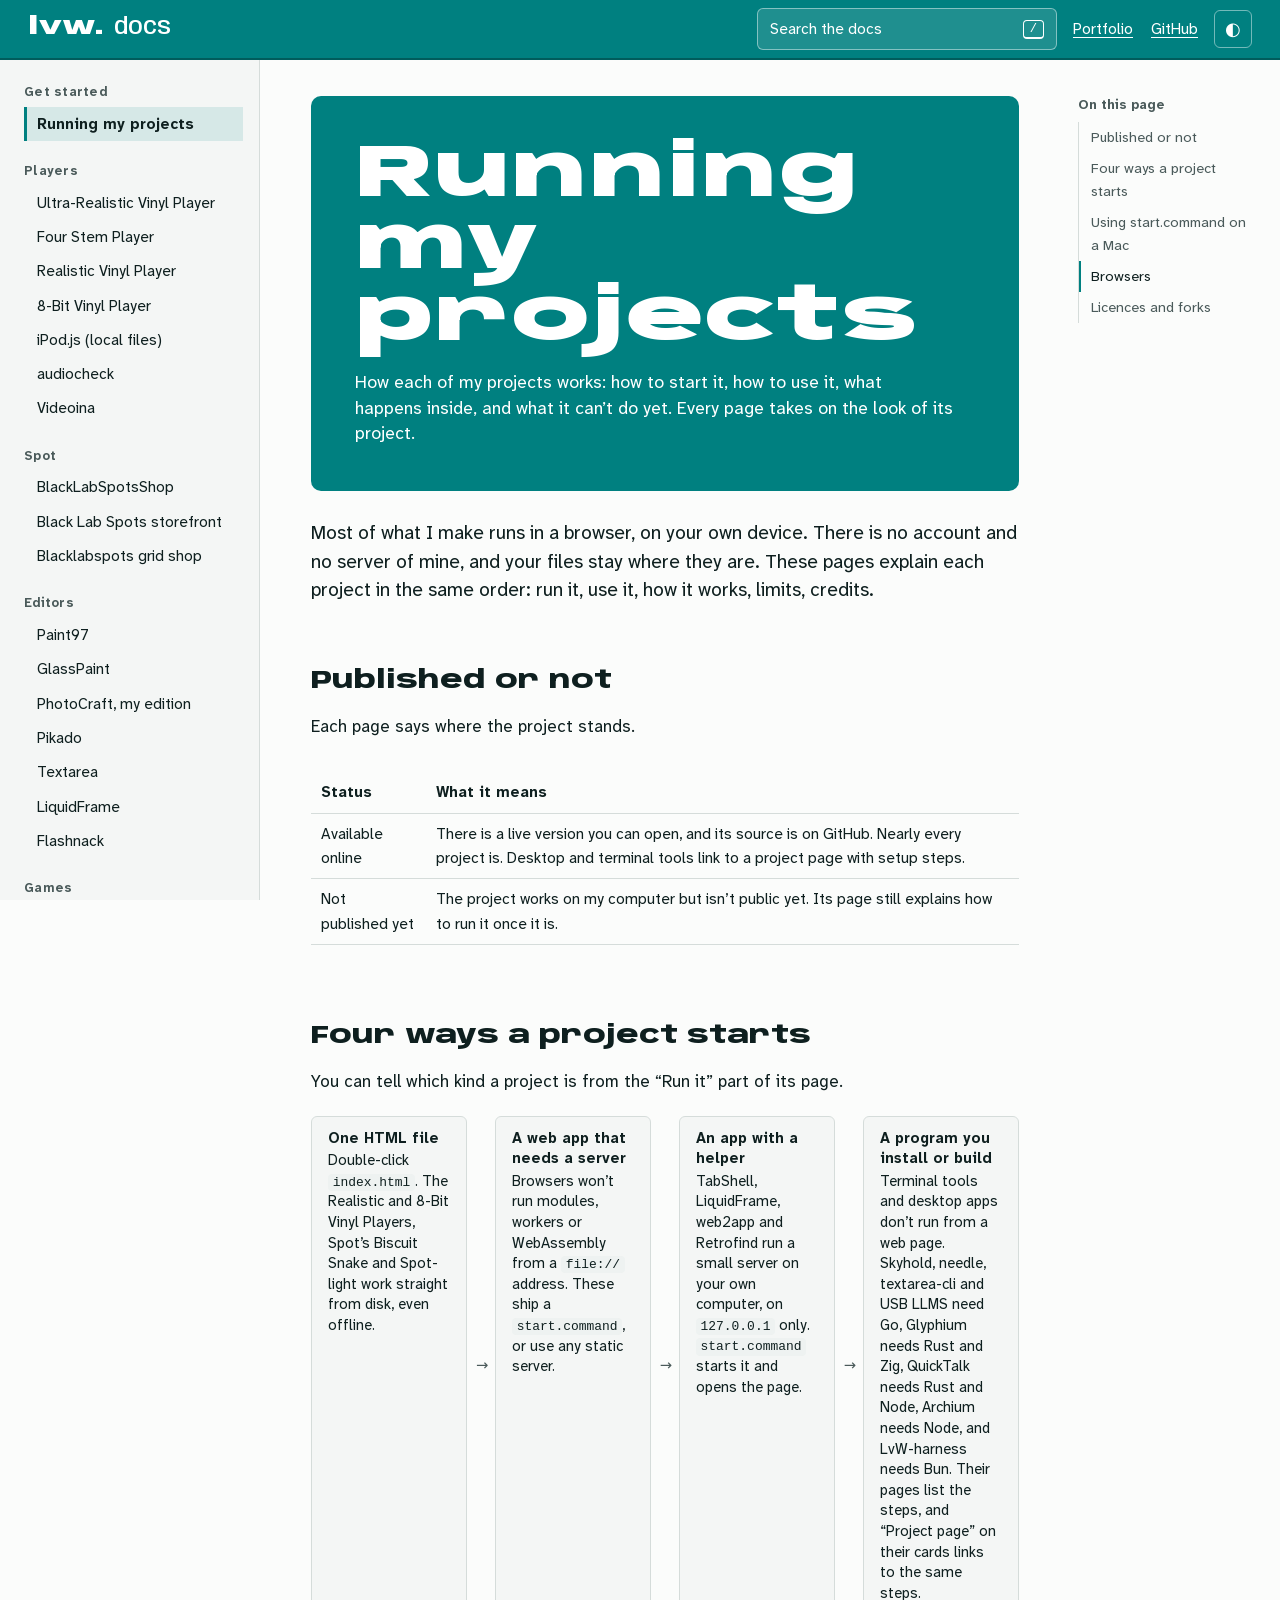
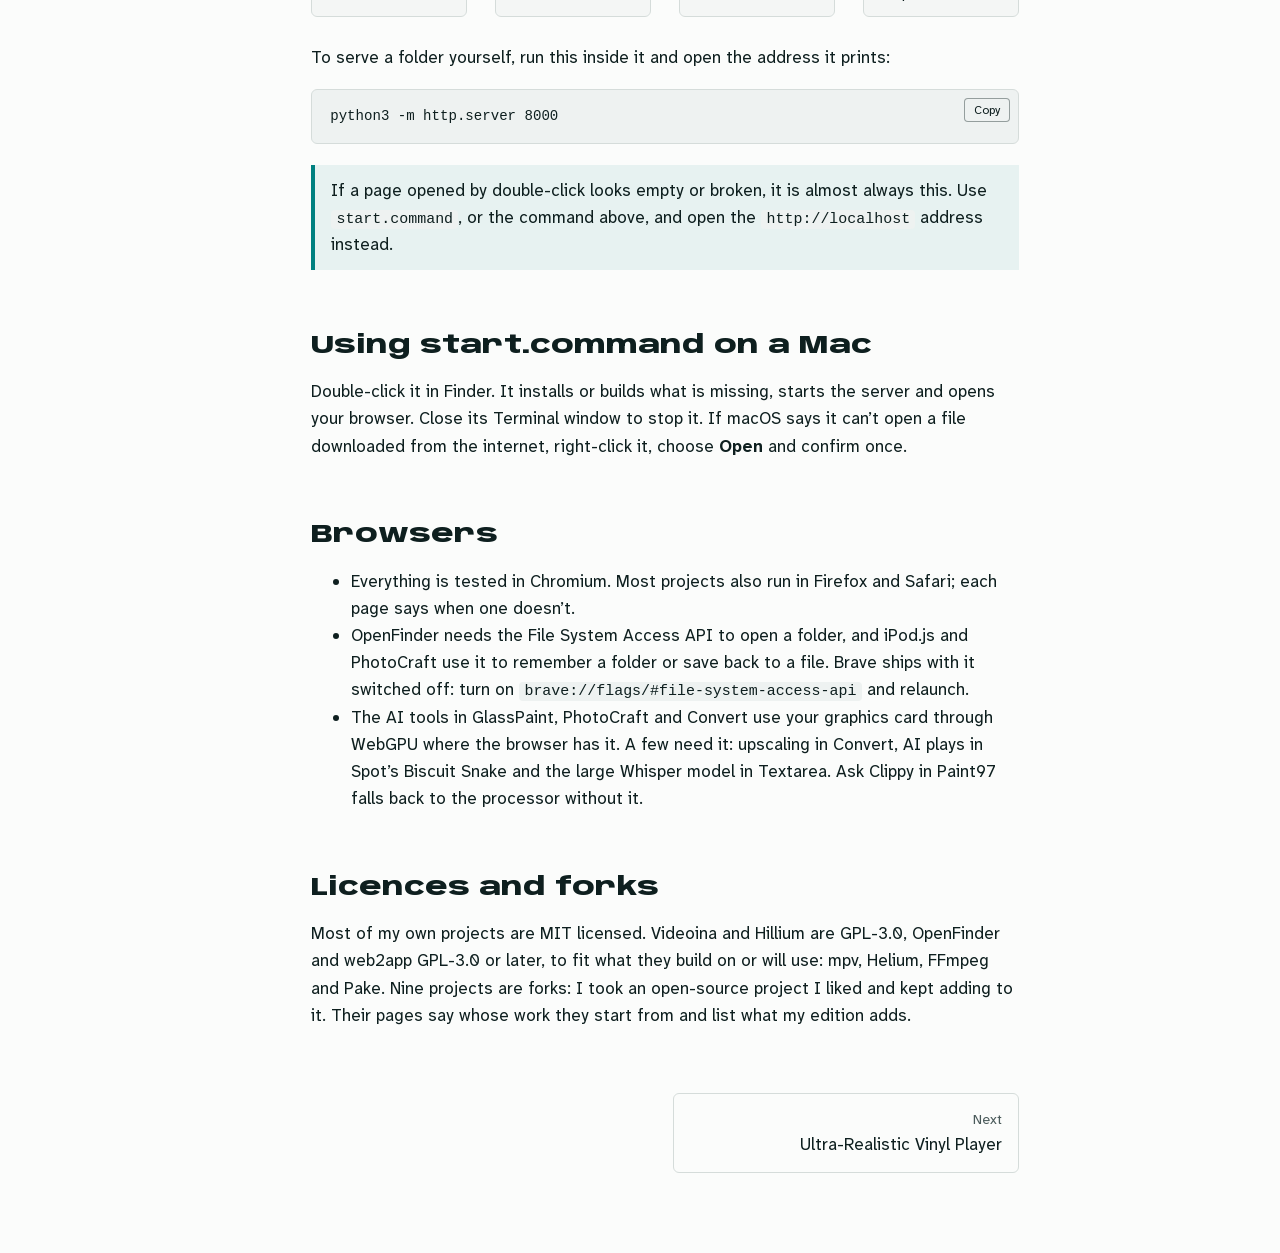
==== docs/index.html @ e8d312ee "Add Spot-light HD and web-pak Cards, docs pages and sidebar entries; check.mjs now expects 51 projec" ====
<!doctype html>
<html lang="en">
<head>
<meta charset="utf-8">
<meta name="viewport" content="width=device-width, initial-scale=1">
<title>Docs · Lucas van de Weerd</title>
<meta name="description" content="How each of Lucas van de Weerd's projects works: how to run it, how to use it, what happens inside, and its limits.">
<meta name="color-scheme" content="light dark">
<meta name="theme-color" content="#008080">
<link rel="canonical" href="https://gitguy268.github.io/docs/">
<link rel="icon" href="../favicon.svg" type="image/svg+xml">
<link rel="stylesheet" href="docs.css?v=20261102-1">
<script>try{const m=localStorage.getItem('lucas-docs-mode');if(m==='light'||m==='dark')document.documentElement.dataset.mode=m}catch{}</script>
</head>
<body>
<a class="skip" href="#main">Skip to the page</a>
<header class="topbar">
  <a class="brand" href="index.html">lvw. <span>docs</span></a>
  <button class="search-open" type="button" aria-label="Search the docs" aria-keyshortcuts="/ Control+K Meta+K" hidden><span>Search the docs</span> <kbd>/</kbd></button>
  <nav class="top-links" aria-label="Elsewhere"><a href="../index.html?view=website">Portfolio</a><a href="https://github.com/Gitguy268">GitHub</a></nav>
  <button class="mode" type="button" hidden></button>
</header>

<div class="layout">
<nav class="sidebar" aria-label="All pages">
  <details open>
    <summary>All pages</summary>
    <div>
      <h2>Get started</h2>
      <ul><li><a href="#start">Running my projects</a></li></ul>
      <h2>Players</h2>
      <ul>
        <li><a href="#ultra-realistic-vinyl-player">Ultra-Realistic Vinyl Player</a></li>
        <li><a href="#stem-player">Four Stem Player</a></li>
        <li><a href="#realistic-vinyl-player">Realistic Vinyl Player</a></li>
        <li><a href="#8-bit-vinyl-player">8-Bit Vinyl Player</a></li>
        <li><a href="#ipod">iPod.js (local files)</a></li>
        <li><a href="#audiocheck">audiocheck</a></li>
        <li><a href="#videoina">Videoina</a></li>
      </ul>
      <h2>Spot</h2>
      <ul>
        <li><a href="#blacklabspotsshop">BlackLabSpotsShop</a></li>
        <li><a href="#blacklabspots-storefront">Black Lab Spots storefront</a></li>
        <li><a href="#blacklab-store-yeezy">Blacklabspots grid shop</a></li>
      </ul>
      <h2>Editors</h2>
      <ul>
        <li><a href="#paint97">Paint97</a></li>
        <li><a href="#glasspaint">GlassPaint</a></li>
        <li><a href="#photocraft">PhotoCraft, my edition</a></li>
        <li><a href="#pikado">Pikado</a></li>
        <li><a href="#textarea">Textarea</a></li>
        <li><a href="#liquidframe">LiquidFrame</a></li>
        <li><a href="#flashnack">Flashnack</a></li>
      </ul>
      <h2>Games</h2>
      <ul>
        <li><a href="#retro-zip">retro-zip</a></li>
        <li><a href="#spot-fetch">Spot apporteert</a></li>
        <li><a href="#spot-snake">Spot’s Biscuit Snake</a></li>
        <li><a href="#spot-light">Spot-light</a></li>
        <li><a href="#spot-light-hd">Spot-light HD</a></li>
        <li><a href="#rubber-hose-revue">The Rubber Hose Revue</a></li>
      </ul>
      <h2>Tools</h2>
      <ul>
        <li><a href="#edu-code-camp">edu-code-camp</a></li>
        <li><a href="#xiao">Xiao</a></li>
        <li><a href="#archium">Archium</a></li>
        <li><a href="#web-pak">web-pak</a></li>
        <li><a href="#hillium">Hillium</a></li>
        <li><a href="#skyhold">Skyhold</a></li>
        <li><a href="#openfinder">OpenFinder</a></li>
        <li><a href="#convert">Convert to it!</a></li>
        <li><a href="#retrofind">Retrofind</a></li>
        <li><a href="#web2app">web2app</a></li>
        <li><a href="#qrer">Qrer</a></li>
        <li><a href="#qrcodeforeveryone">QRcodeforeveryone</a></li>
        <li><a href="#htmltopng">htmltopng</a></li>
        <li><a href="#better-aiko">Better Aiko</a></li>
        <li><a href="#clippy-choppy">Clippy Choppy</a></li>
      </ul>
      <h2>Terminal &amp; AI</h2>
      <ul>
        <li><a href="#lvw-harness">LvW-harness</a></li>
        <li><a href="#usb-llms">USB LLMS</a></li>
        <li><a href="#tabshell">TabShell</a></li>
        <li><a href="#needle">needle</a></li>
        <li><a href="#quicktalk">QuickTalk</a></li>
        <li><a href="#glyphium">Glyphium</a></li>
        <li><a href="#textarea-cli">textarea-cli</a></li>
        <li><a href="#opencode">opencode, my edition</a></li>
        <li><a href="#superfile">superfile, my edition</a></li>
        <li><a href="#container">container, my edition</a></li>
      </ul>
      <h2>Experiments</h2>
      <ul>
        <li><a href="#cozy-christmas-lab">Cozy Christmas Lab</a></li>
        <li><a href="#vinyl-player">Vinyl Player</a></li>
        <li><a href="#vinyl-player-for-spotify">Vinyl Player for Spotify</a></li>
      </ul>
    </div>
  </details>
</nav>

<main id="main" tabindex="-1">

<!-- ================================================================ Get started -->
<article class="doc" id="start" data-look="home">
  <header class="banner">
    <h1>Running my projects</h1>
    <p class="tagline">How each of my projects works: how to start it, how to use it, what happens inside, and what it can’t do yet. Every page takes on the look of its project.</p>
  </header>

  <p class="lede">Most of what I make runs in a browser, on your own device. There is no account and no server of mine, and your files stay where they are. These pages explain each project in the same order: run it, use it, how it works, limits, credits.</p>

  <h2 id="start-status">Published or not</h2>
  <p>Each page says where the project stands.</p>
  <div class="table-wrap"><table>
    <tr><th>Status</th><th>What it means</th></tr>
    <tr><td>Available online</td><td>There is a live version you can open, and its source is on GitHub. Nearly every project is. Desktop and terminal tools link to a project page with setup steps.</td></tr>
    <tr><td>Not published yet</td><td>The project works on my computer but isn’t public yet. Its page still explains how to run it once it is.</td></tr>
  </table></div>

  <h2 id="start-kinds">Four ways a project starts</h2>
  <p>You can tell which kind a project is from the “Run it” part of its page.</p>
  <ol class="flow">
    <li><strong>One HTML file</strong>Double-click <code>index.html</code>. The Realistic and 8-Bit Vinyl Players, Spot’s Biscuit Snake and Spot-light work straight from disk, even offline.</li>
    <li><strong>A web app that needs a server</strong>Browsers won’t run modules, workers or WebAssembly from a <code>file://</code> address. These ship a <code>start.command</code>, or use any static server.</li>
    <li><strong>An app with a helper</strong>TabShell, LiquidFrame, web2app and Retrofind run a small server on your own computer, on <code>127.0.0.1</code> only. <code>start.command</code> starts it and opens the page.</li>
    <li><strong>A program you install or build</strong>Terminal tools and desktop apps don’t run from a web page. Skyhold, needle, textarea-cli and USB LLMS need Go, Glyphium needs Rust and Zig, QuickTalk needs Rust and Node, Archium needs Node, and LvW-harness needs Bun. Their pages list the steps, and “Project page” on their cards links to the same steps.</li>
  </ol>
  <p>To serve a folder yourself, run this inside it and open the address it prints:</p>
  <pre><code>python3 -m http.server 8000</code></pre>
  <p class="note">If a page opened by double-click looks empty or broken, it is almost always this. Use <code>start.command</code>, or the command above, and open the <code>http://localhost</code> address instead.</p>

  <h2 id="start-start-command">Using start.command on a Mac</h2>
  <p>Double-click it in Finder. It installs or builds what is missing, starts the server and opens your browser. Close its Terminal window to stop it. If macOS says it can’t open a file downloaded from the internet, right-click it, choose <strong>Open</strong> and confirm once.</p>

  <h2 id="start-browsers">Browsers</h2>
  <ul>
    <li>Everything is tested in Chromium. Most projects also run in Firefox and Safari; each page says when one doesn’t.</li>
    <li>OpenFinder needs the File System Access API to open a folder, and iPod.js and PhotoCraft use it to remember a folder or save back to a file. Brave ships with it switched off: turn on <code>brave://flags/#file-system-access-api</code> and relaunch.</li>
    <li>The AI tools in GlassPaint, PhotoCraft and Convert use your graphics card through WebGPU where the browser has it. A few need it: upscaling in Convert, AI plays in Spot’s Biscuit Snake and the large Whisper model in Textarea. Ask Clippy in Paint97 falls back to the processor without it.</li>
  </ul>

  <h2 id="start-licences">Licences and forks</h2>
  <p>Most of my own projects are MIT licensed. Videoina and Hillium are GPL-3.0, OpenFinder and web2app GPL-3.0 or later, to fit what they build on or will use: mpv, Helium, FFmpeg and Pake. Nine projects are forks: I took an open-source project I liked and kept adding to it. Their pages say whose work they start from and list what my edition adds.</p>
</article>

<article class="doc" id="ultra-realistic-vinyl-player" data-look="vinyl" style="--accent:#d4893a">
  <header class="banner">
    <div class="banner-art" aria-hidden="true"></div>
    <h1>Ultra-Realistic Vinyl Player</h1>
    <p class="tagline">A Thorens TD 115 MK II in your browser: every part modelled in 3D from photographs, with a physically modelled motor, tonearm and playback chain.</p>
    <ul class="facts"><li>Players</li><li>MIT licence</li><li>Available online</li></ul>
  </header>
  <figure><img src="../images/ultra-realistic-vinyl-player.webp" width="1440" height="900" loading="lazy" alt="A 3D Thorens turntable with a dust cover raised and an orange-label record on the platter, next to panels of VU meters and sound controls"></figure>


  <h2 id="ultra-realistic-vinyl-player-run">Run it</h2>
  <p>Open the <a href="https://gitguy268.github.io/ultra-realistic-vinyl-player/">live version</a>, or run it yourself with Node 22.12 or newer:</p>
  <pre><code>npm ci
npm run dev</code></pre>
  <p>Open <code>http://localhost:5173/</code>, press <strong>Add files</strong>, then <strong>Start</strong>, or drag the headshell onto the record. Adding <code>?demo</code> to the address plays three synthesized tracks without touching your library. <code>npm start</code> builds and serves the production version. Opening <code>index.html</code> by double-click doesn’t work, and the page says so.</p>

  <h2 id="ultra-realistic-vinyl-player-use">Use it</h2>
  <ul>
    <li>The speed plate reads <code>78 45 OFF 33</code>, as on the real deck, and 78 stays locked until you press the pin beside it. Pitch is ±6 %, or ±8 % as an option.</li>
    <li>Strobe slots in the rim stand still under the neon lamp at exact speed, for 50 or 60 Hz mains.</li>
    <li>Your whole queue is laid on one record, with bands by length and loudness, gaps, a lead-in, a run-out and a locked groove. Sides of about 22 minutes turn over in 3D.</li>
    <li>Put a hand on the record to scratch it, forwards or backwards.</li>
    <li>Surface noise goes from Mint to Beat-up, and scratches tick exactly as their drawn mark passes the stylus.</li>
    <li>There is a Winamp ten-band EQ with 17 presets and <code>.eqf</code> import, a visualizer on the label, six finishes, and daylight and dusk lighting.</li>
    <li>The library keeps files in the browser, with tags, cover art and liner notes. It installs as an offline app.</li>
  </ul>

  <h2 id="ultra-realistic-vinyl-player-how">How it works</h2>
  <ol class="flow">
    <li><strong>The source</strong>A decoded file, or a streaming <code>&lt;audio&gt;</code> element for big files</li>
    <li><strong>The worklet</strong>RIAA stage, wow and flutter, scratch ticks and pops. It also holds the record’s true angle</li>
    <li><strong>Tone and EQ</strong>Bass, mid, treble and the ten graphic bands, with a trim so nothing clips</li>
    <li><strong>The cut chain</strong>Mono bass, crosstalk, roll-off and saturation, which you can bypass</li>
    <li><strong>The output</strong>Surface noise joins after the worklet, then volume and your speakers</li>
  </ol>
  <p>The drawn record locks to the worklet’s angle, so what you see and hear stay together. The maths for RIAA, the motor, the strobe and the arm lives in modules without DOM or Web Audio code, and is unit-tested. A check keeps 18 features of the model within 2 % of the plinth width against the reference photograph.</p>

  <h2 id="ultra-realistic-vinyl-player-limits">Limits</h2>
  <ul>
    <li>Scratching needs the file decoded in memory, so it is off for files over 150 MiB or 20 minutes, which play in streaming mode.</li>
    <li>Very slow or very fast hand movement sounds rougher than real vinyl.</li>
    <li>The sub-chassis springs, motor and belt aren’t modelled, because the platter doesn’t lift and nothing below it is ever seen.</li>
    <li>The 3D deck needs WebGL 2. Without it, a 2D deck with every control takes over.</li>
    <li>No real phone has been tested. Phone layouts are checked by emulation.</li>
  </ul>

  <h2 id="ultra-realistic-vinyl-player-credits">Credits</h2>
  <p>MIT licence, with third-party notices in the repository’s NOTICE. Thorens is a trademark of its owner, and this project isn’t affiliated with it. The deck’s name and wordmark appear on the model because this is a study of that object. Source: <a href="https://github.com/Gitguy268/ultra-realistic-vinyl-player">Gitguy268/ultra-realistic-vinyl-player</a>.</p>
</article>

<article class="doc" id="stem-player" data-look="glass" style="--accent:#b45309;--glow-1:#e7d3b3;--glow-2:#f0abfc">
  <header class="banner">
    <div class="pane">
      <h1>Four Stem Player</h1>
      <p class="tagline">An unofficial browser replica of both generations of the four-stem hardware music player, in real-time 3D. It splits any song into stems on your own machine.</p>
      <ul class="facts"><li>Players</li><li>MIT licence</li><li>Available online</li></ul>
    </div>
  </header>
  <figure><img src="../images/stem-player.webp" width="1440" height="900" loading="lazy" alt="A round tan handheld music player in 3D with four grooves of pink and purple lights forming a cross, on a pale background"></figure>


  <h2 id="stem-player-run">Run it</h2>
  <p>Open the <a href="https://gitguy268.github.io/stem-player/">live version</a>, or run it yourself with Node 22.12 or newer. On a Mac, double-click <code>start.command</code>. Elsewhere:</p>
  <pre><code>npm ci
npm start    # http://localhost:8791</code></pre>
  <p>Opening <code>index.html</code> by double-click can’t work, because browsers block the audio workers on local files. The page tells you this.</p>

  <h2 id="stem-player-use">Use it</h2>
  <div class="table-wrap"><table>
    <tr><th></th><th>Handheld (v1)</th><th>Speaker (v2)</th></tr>
    <tr><td>Controls</td><td>4 grooves with 16 lights, centre button, edge buttons</td><td>5 touch points, edge buttons, port panel</td></tr>
    <tr><td>Mix</td><td>Slide or isolate each stem</td><td>Isolate, or swap a stem in from another song</td></tr>
    <tr><td>Loops</td><td>¼ to 16 bars, locked or instant</td><td>¼ to 2 beats, slip or standard</td></tr>
    <tr><td>Speed</td><td>50 to 125 %, forward and reverse</td><td>Speed and pitch set separately, plus a scratch</td></tr>
    <tr><td>Extras</td><td>8 effects, 60 s recordings, 4 slots</td><td>Staged transitions, minimal mode, storage mode</td></tr>
  </table></div>
  <p>Drag the surface to turn the device, and press <kbd>L</kbd> for the library. You can add music by splitting any audio file, by importing four stem files, or with demo tracks that are synthesised when first played. The Help button lists each device’s full controls.</p>

  <h2 id="stem-player-how">How it works</h2>
  <ol class="flow">
    <li><strong>Spec</strong>Every number and mapping for both devices</li>
    <li><strong>Controllers</strong>Pure state machines, with no audio or graphics in them</li>
    <li><strong>Engine</strong>Web Audio: two decks of four stems on one clock, plus effects, pitch and a recorder</li>
    <li><strong>Scene</strong>Procedural geometry and LED shading, with no model files or product images</li>
    <li><strong>Separation</strong>Demucs in a worker through WebGPU, with the model cached in your browser</li>
  </ol>
  <p>Your music never leaves your computer. The first split downloads a model of about 172 MB.</p>

  <h2 id="stem-player-limits">Limits</h2>
  <ul>
    <li>Some details are best guesses, including the names of the 8 handheld effects. The repository’s <code>docs/PARITY.md</code> lists each one.</li>
    <li>Song links, streaming and online sessions are left out, since they need a backend.</li>
    <li>Splitting without WebGPU falls back to the processor, which is slower. On an Apple silicon Mac, 12 s of audio took 5 to 7 s on the graphics card and about 25 s on one processor thread.</li>
    <li>WebKit’s private file storage wasn’t available in testing, so songs may last only for the session there.</li>
    <li>A stem pack of 4 minutes takes around 340 MB of memory while playing, and double in reverse.</li>
  </ul>

  <h2 id="stem-player-credits">Credits</h2>
  <p>MIT licence. Not affiliated with or endorsed by the makers of the original devices, and no logos, product media or commercial music are in the repository. The separation model is downloaded at run time from a repository that states no licence, so it falls outside this project’s licence. Source: <a href="https://github.com/Gitguy268/stem-player">Gitguy268/stem-player</a>.</p>
</article>

<article class="doc" id="realistic-vinyl-player" data-look="vinyl" style="--accent:#d4893a">
  <header class="banner">
    <div class="banner-art" aria-hidden="true"></div>
    <h1>Realistic Vinyl Player</h1>
    <p class="tagline">A turntable in one HTML file. It plays your own audio files and tries to look, move and sound like a real deck.</p>
    <ul class="facts"><li>Players</li><li>MIT licence</li><li>Available online</li></ul>
  </header>
  <figure><img src="../images/realistic-vinyl-player.webp" width="1440" height="900" loading="lazy" alt="A dark turntable playing a record with an orange label, above a tracklist of three demo tracks and the transport buttons"></figure>

  <h2 id="realistic-vinyl-player-run">Run it</h2>
  <p>Open <code>index.html</code> in a browser. There is no build step and nothing to install, and it makes no network requests, so it works offline and from <code>file://</code>.</p>
  <p>Add <code>?demo</code> to the address to load three short synthesised tracks, so you can try it without files of your own. Demo tracks stay in memory and never touch your saved library.</p>

  <h2 id="realistic-vinyl-player-use">Use it</h2>
  <p>Drag audio files onto the page, or a cover image. Then press play, or drag the tonearm onto the record yourself.</p>
  <div class="table-wrap"><table>
    <tr><th>Control</th><th>What it does</th></tr>
    <tr><td>⏻</td><td>Motor on or off. With the stylus down, the music winds up or down with the platter.</td></tr>
    <tr><td>⏮ ▶ ⏭, 🔀 🔁</td><td>Previous, play or pause, next; shuffle; repeat off, one or all</td></tr>
    <tr><td>33⅓ / 45 / 78</td><td>Platter speed. The pitch follows it.</td></tr>
    <tr><td>Tonearm</td><td>Drag it and drop it on a groove to play from there, on a gap for the next track, or off the record to park it.</td></tr>
    <tr><td>Hand on the record</td><td>Scrub. With <strong>Scratch</strong> on you hear the track forwards and backwards under your hand.</td></tr>
    <tr><td>Pitch</td><td>±8%. Double-click to reset.</td></tr>
    <tr><td>Condition</td><td>Mint, Good, Worn or Beat-up: hiss, crackle, scratches, dust and treble loss.</td></tr>
    <tr><td>Theme</td><td>Minimal, Wood or Clear, in light or dark, or your own colours.</td></tr>
    <tr><td>Deck settings</td><td>Wow and flutter, auto-return, record sides of about 22 minutes, record size following speed.</td></tr>
    <tr><td>Side A ⇄</td><td>Flips the record when Record sides is on and the playlist needs more than one side</td></tr>
    <tr><td>Focus</td><td>A larger deck with a floating control bar</td></tr>
    <tr><td>♫ Visualizer</td><td>Off, MilkDrop or spectrum bars on the record label, upright as the record turns</td></tr>
  </table></div>
  <p>Keys: <kbd>Space</kbd> plays or pauses, <kbd>←</kbd> <kbd>→</kbd> skip 5 s, <kbd>↑</kbd> <kbd>↓</kbd> set the volume, <kbd>S</kbd> shuffles, <kbd>R</kbd> cycles repeat, <kbd>F</kbd> and <kbd>Esc</kbd> enter and leave focus mode. Media keys work too.</p>

  <h2 id="realistic-vinyl-player-how">How it works</h2>
  <ol class="flow">
    <li><strong>Your files</strong>Decoded into memory, two tracks at a time</li>
    <li><strong>The record</strong>Each track becomes a groove band sized by its length</li>
    <li><strong>Platter physics</strong>Spin-up, coast-down, wow and flutter set the playback rate</li>
    <li><strong>Cut-record sound</strong>EQ, mono bass, crosstalk, roll-off, generated surface noise</li>
  </ol>
  <ul>
    <li>Platter speed is exact: 33⅓ rpm is 200° per second. The motor takes about 1.4 s to reach speed and the platter coasts for about 3 s.</li>
    <li>The tonearm is a pivoted arm. Its angle comes from the pivot geometry, so the stylus traces the arc a real arm would.</li>
    <li>Surface noise is generated, not looped. Each record has its own scratches, which tick once per turn where they are drawn.</li>
    <li>The strobe marks on the platter stand still at the right speed and drift when the pitch is off. All textures are generated; there are no image files.</li>
  </ul>

  <h2 id="realistic-vinyl-player-limits">Limits</h2>
  <ul>
    <li>Formats the browser can’t decode into memory play through a plain media element: they follow the pitch but scrub silently and can’t play backwards.</li>
    <li>A decoded track takes about 0.18 MB of memory per second of stereo audio.</li>
    <li>Playing on with a locked phone screen hasn’t been confirmed on a real phone yet.</li>
  </ul>

  <h2 id="realistic-vinyl-player-credits">Credits</h2>
  <p>A remake of my earlier <a href="#vinyl-player">Vinyl Player</a>, with new materials, physics and sound. The MilkDrop visualiser is butterchurn by Jordan Berg (MIT). The bars visualiser follows Musializer by Alexey Kutepov (MIT).</p>
</article>

<article class="doc" id="8-bit-vinyl-player" data-look="pixel" style="--accent:#e4002b">
  <header class="banner">
    <div class="banner-art" aria-hidden="true"></div>
    <h1>8-Bit Vinyl Player</h1>
    <p class="tagline">A pixel-art turntable in one HTML file. It plays your own audio files in the colours of an NES, a Game Boy or a C64.</p>
    <ul class="facts"><li>Players</li><li>MIT licence</li><li>Available online</li></ul>
  </header>
  <figure><img src="../images/8-bit-vinyl-player.webp" width="1440" height="1777" loading="lazy" alt="The same turntable as pixel art in the NES palette, with a tracklist under it"></figure>

  <h2 id="8-bit-vinyl-player-run">Run it</h2>
  <p>Open <code>index.html</code>. Like the Realistic Vinyl Player it needs no build, makes no network requests and works from <code>file://</code>. <code>?demo</code> loads three synthesised tracks.</p>

  <h2 id="8-bit-vinyl-player-use">Use it</h2>
  <div class="table-wrap"><table>
    <tr><th>Control</th><th>What it does</th></tr>
    <tr><td>PWR</td><td>Motor on or off</td></tr>
    <tr><td>&lt;&lt; PLAY &gt;&gt;</td><td>Previous, play or pause, next</td></tr>
    <tr><td>33 / 45 / 78</td><td>Platter speed</td></tr>
    <tr><td>Palette</td><td>NES, Game Boy or C64, each with a light and a dark page</td></tr>
    <tr><td>Crush</td><td>8-bit sound: from 8 bits at 22 kHz down to 4 bits at 5.5 kHz. Zero leaves the signal untouched.</td></tr>
    <tr><td>FOCUS</td><td>A larger deck with a floating control bar</td></tr>
    <tr><td>VIZ</td><td>Off, MilkDrop, or spectrum bars on the record label</td></tr>
  </table></div>

  <h2 id="8-bit-vinyl-player-how">How it works</h2>
  <ol class="flow">
    <li><strong>Same deck</strong>The physics and sound chain of the Realistic Vinyl Player</li>
    <li><strong>Deck pixels</strong>An 84-pixel platter. Each deck pixel is 4 screen pixels on a desktop, 6 in focus mode and 3 on a phone</li>
    <li><strong>Five colours</strong>Four shades and one accent per palette</li>
  </ol>
  <p>The record is never a rotated picture. Its grooves are rings, which look the same at every angle, so they stay put. Only the cover, the label print, scratches and dust move, to one of 64 angles per turn, so no pixel is ever drawn tilted. Mechanical sounds are square waves, triangle waves and noise, like the channels of a sound chip.</p>

  <h2 id="8-bit-vinyl-player-credits">Credits</h2>
  <p>Text is set in Press Start 2P (SIL Open Font License), embedded in the file. Visualisers as in the Realistic Vinyl Player.</p>
</article>

<article class="doc" id="ipod" data-look="ipod" style="--accent:#2f7fd8">
  <header class="banner">
    <div class="screen">
      <div class="screen-top" aria-hidden="true">iPod</div>
      <div class="screen-body">
        <h1>iPod.js (local files)</h1>
        <p class="tagline">The iPod Classic, playing the music on your own computer. Point it at a folder and browse it with the click wheel.</p>
        <ul class="facts"><li>Players</li><li>Fork</li><li>MIT licence</li><li>Available online</li></ul>
      </div>
    </div>
    <div class="wheel" aria-hidden="true"></div>
  </header>
  <figure><img src="../images/ipod.webp" width="1440" height="697" loading="lazy" alt="The iPod in its Massive display mode, playing First Light, with the songs up next below the cover"></figure>

  <h2 id="ipod-run">Run it</h2>
  <p>You need Node.js and pnpm. From a copy of the repository:</p>
  <pre><code>pnpm install
pnpm dev        # then open http://localhost:3000/ipod</code></pre>
  <p><code>pnpm build</code> writes a static site to <code>out/</code>, meant to be served from the <code>/ipod</code> path. It has to be served from <code>https://</code> or <code>localhost</code>; it doesn’t work opened as a file.</p>

  <h2 id="ipod-use">Use it</h2>
  <ul>
    <li>Choose a folder from the iPod’s menu, the button at the top of the page, or by dragging it onto the window. Every audio file in it and its subfolders is added: mp3, m4a, aac, flac, wav, ogg, opus, aiff.</li>
    <li>Artist, album and track come from the tags. Untagged files fall back to <code>Artist/Album/01 Title.mp3</code> folder names. Artwork comes from the files, or from a <code>cover</code>, <code>folder</code>, <code>front</code> or <code>album</code> image beside them.</li>
    <li><code>.m3u</code> and <code>.m3u8</code> playlists in the folder appear under Playlists. Hold the centre button on a song for Play Next and Play Later.</li>
    <li>Media keys and the system’s now-playing panel control playback, and a reload puts back the song you were on.</li>
    <li>Albums have their own pages, and you can search the library or browse it by genre.</li>
    <li>Three display modes: Compact, which can pop out into a small window that stays on top, Full and Massive. The MilkDrop and Bars visualisers play along on the screen.</li>
  </ul>
  <div class="table-wrap"><table>
    <tr><th>Browser</th><th>Folder access</th></tr>
    <tr><td>Chrome, Edge</td><td>The folder is remembered. Later visits need one click to allow it again.</td></tr>
    <tr><td>Safari, Firefox, Brave</td><td>Choose or drag the folder in on each visit. The browser calls it an “upload”, but nothing leaves the computer.</td></tr>
  </table></div>

  <h2 id="ipod-how">How it works</h2>
  <ol class="flow">
    <li><strong>Your folder</strong>Read in the browser with the File System Access API</li>
    <li><strong>Tags and art</strong>music-metadata reads them; results are cached so only new files are read again</li>
    <li><strong>The iPod</strong>The original interface, now browsing your library</li>
  </ol>

  <h2 id="ipod-credits">Credits</h2>
  <p>Fork of <a href="https://github.com/tvillarete/ipod-classic-js">tvillarete/ipod-classic-js</a> by Tanner Villarete (MIT), with the Apple Music and Spotify integrations replaced by a local library. iPod is a trademark of Apple; this fan-made tribute is not affiliated with Apple.</p>
</article>

<article class="doc" id="audiocheck" data-look="spectrum" style="--accent:#f97316">
  <header class="banner">
    <div class="banner-art" aria-hidden="true"></div>
    <h1>audiocheck</h1>
    <p class="tagline">Checks whether a music file is as good as it claims: an MP3 dressed up as FLAC, or a hi-res file that is upsampled CD audio. No file leaves your device.</p>
    <ul class="facts"><li>Players</li><li>MIT licence</li><li>Available online</li></ul>
  </header>
  <figure><img src="../images/audiocheck.webp" width="1280" height="1422" loading="lazy" alt="A spectrogram with a dashed line where the sound stops at 16.6 kHz, with the findings for that file beside it"></figure>

  <h2 id="audiocheck-run">Run it</h2>
  <p>Needs Node 24 or newer. From a copy of the repository:</p>
  <pre><code>npm ci
npm run dev        # http://localhost:5173</code></pre>
  <p><code>npm run build</code> makes a static bundle in <code>dist/</code> that works from any path.</p>

  <h2 id="audiocheck-use">Use it</h2>
  <p>Drop files or a whole folder on the page, or use <strong>Choose files</strong> or <strong>Choose folder</strong>. Click a file name to see its spectrogram and findings. It analyses what your browser can decode: FLAC, WAV and MP3 are covered by the tests, other formats depend on the browser. For files it can’t decode, such as ALAC in Chromium, APE, WavPack or DSD, it still shows what the header says.</p>
  <div class="table-wrap"><table>
    <tr><th>Verdict</th><th>Meaning</th></tr>
    <tr><td>No problems found</td><td>Nothing tripped. This isn’t proof of a lossless source.</td></tr>
    <tr><td>Suspicious source</td><td>A lossless file with an encoder-style cutoff below 19.5 kHz</td></tr>
    <tr><td>Possibly lossy</td><td>A sharp cutoff between 19.5 and 21 kHz</td></tr>
    <tr><td>Fake hi-res</td><td>Upsampled, or 16-bit audio padded to 24 bits</td></tr>
    <tr><td>Clipping</td><td>Five or more flat tops</td></tr>
    <tr><td>Peaks over full scale</td><td>The true peak goes above 0 dBTP</td></tr>
    <tr><td>Damaged</td><td>Cut short, samples missing, checksum mismatch, or it won’t decode</td></tr>
  </table></div>

  <h2 id="audiocheck-how">How it works</h2>
  <ol class="flow">
    <li><strong>Decode</strong>The browser decodes at the file’s own sample rate, so nothing is resampled</li>
    <li><strong>Spectrum</strong>8192-sample FFT frames, averaged into 50 Hz bands</li>
    <li><strong>Find the edge</strong>A drop of 20 dB with nothing above it marks a lossy encoder</li>
    <li><strong>Verdict</strong>Worded as evidence, beside the numbers and the spectrogram</li>
  </ol>
  <ul>
    <li>The cutoff is matched against LAME’s low-pass per bitrate (128 kbps cuts at 17 kHz, 320 at 20.5 kHz), so the bitrate it names is an indication.</li>
    <li>Bit depth: every sample is turned back into an integer and all of them are OR-ed together. Low bits that stay zero were never used.</li>
    <li>For FLAC, the MD5 of the decoded samples is compared with the one stored in the file. A self-test at startup checks that the browser returns exact samples first.</li>
    <li>Loudness, loudness range and true peak follow ITU-R BS.1770, through loudness-worklet.</li>
  </ul>

  <h2 id="audiocheck-limits">Limits</h2>
  <ul>
    <li>A clean result is not proof: MP3 at LAME’s V0 preset has no low-pass, so there is no edge to find.</li>
    <li>Thresholds were set on generated noise. Quiet or treble-poor music can be misjudged, which is why the spectrogram is always shown.</li>
    <li>Brave scales decoded audio by a tiny random factor, so the bit-depth and checksum checks are skipped there.</li>
    <li>A file is decoded fully into memory: about 20 MB per minute of CD-quality stereo.</li>
    <li>Tested in Chromium and Brave. Firefox and Safari haven’t been tried yet.</li>
  </ul>

  <h2 id="audiocheck-credits">Credits</h2>
  <p>Built on music-metadata, fft.js, loudness-worklet and @noble/hashes (all MIT). The cutoff search follows the method of fakeflac by Maurits van der Schee.</p>
</article>

<article class="doc" id="videoina" data-look="glass" style="--accent:#7c3aed;--glow-1:#60a5fa;--glow-2:#fdba74">
  <header class="banner">
    <div class="pane">
      <h1>Videoina</h1>
      <p class="tagline">An IINA-style video player for Windows and Linux. It plays what mpv plays, with IINA’s shortcuts, under controls of liquid glass that bend the video behind them.</p>
      <ul class="facts"><li>Players</li><li>GPL-3.0 licence</li><li>Available online</li></ul>
    </div>
  </header>
  <figure><img src="../images/videoina.webp" width="1440" height="810" loading="lazy" alt="Videoina playing a colour-bar test video under a frosted glass control bar"></figure>

  <h2 id="videoina-run">Run it</h2>
  <div class="table-wrap"><table>
    <tr><th>System</th><th>File</th><th>How to run</th></tr>
    <tr><td>Windows 10/11 (x64)</td><td><code>Videoina-win64.zip</code></td><td>Unzip and run <code>videoina.exe</code>. It is unsigned, so SmartScreen may ask you to confirm.</td></tr>
    <tr><td>Linux (x86_64)</td><td><code>Videoina-x86_64.AppImage</code></td><td><code>chmod +x</code> it and run it</td></tr>
  </table></div>
  <p>The builds will be on the GitHub releases page once the repository is public. To build it yourself you need CMake 3.21+, Qt 6.5 or newer and libmpv:</p>
  <pre><code>cmake -S . -B build -G Ninja -DCMAKE_BUILD_TYPE=Release
cmake --build build
./build/videoina video.mkv</code></pre>
  <p>On macOS it builds for development only; Mac users should use IINA itself.</p>

  <h2 id="videoina-use">Use it</h2>
  <p>Drop files on the window or press Ctrl+O. Several files make a playlist. Controls and the cursor hide after 2.5 seconds without mouse movement. Double-click toggles full screen and the scroll wheel sets the volume. The playlist sidebar jumps to any file, and the subtitle and audio menus list every track with its language and codec.</p>
  <div class="table-wrap"><table>
    <tr><th>Key</th><th>Action</th></tr>
    <tr><td>Space</td><td>Play or pause</td></tr>
    <tr><td>← / →</td><td>Seek 5 s</td></tr>
    <tr><td>↑ / ↓</td><td>Volume ±5</td></tr>
    <tr><td>f, Enter / Esc</td><td>Full screen toggle, on, off</td></tr>
    <tr><td>Ctrl+← / Ctrl+→</td><td>Previous or next in the playlist</td></tr>
    <tr><td>. / ,</td><td>One frame forward or back</td></tr>
    <tr><td>Ctrl+[ / Ctrl+]</td><td>Half or double speed</td></tr>
    <tr><td>v</td><td>Show or hide subtitles</td></tr>
    <tr><td>Shift+Z / Shift+X</td><td>Subtitle delay −/+ 0.5 s</td></tr>
    <tr><td>Ctrl+Shift+S / Ctrl+Shift+A</td><td>Next subtitle or audio track</td></tr>
    <tr><td>Ctrl+s</td><td>Screenshot</td></tr>
  </table></div>
  <p>These are IINA’s default bindings with ⌘ mapped to Ctrl. The full list is in <code>config/input.conf</code>.</p>

  <h2 id="videoina-how">How it works</h2>
  <ol class="flow">
    <li><strong>libmpv</strong>Decodes and renders each frame through its OpenGL render API</li>
    <li><strong>Qt Quick scene</strong>The frame lands in Qt’s scene graph, not a separate window</li>
    <li><strong>Glass shader</strong>Each panel captures what is behind it, blurs and bends it at the edge</li>
  </ol>
  <p>Because the video is part of the scene, the glass reacts to it frame by frame. Key presses go to mpv as <code>keypress</code> commands, so <code>input.conf</code> decides what they do. CI builds on Windows and Linux, plays a generated test video in each build and keeps a screenshot.</p>

  <h2 id="videoina-limits">Limits</h2>
  <ul>
    <li>No plugins, picture-in-picture, online video or seek-bar thumbnails yet.</li>
    <li>Hardware decoding and HDR haven’t been tested on real Windows or Linux hardware. CI tests every build headlessly with software OpenGL.</li>
    <li>x86_64 only, and the builds are not code-signed.</li>
  </ul>

  <h2 id="videoina-credits">Credits</h2>
  <p>A separate project inspired by <a href="https://github.com/iina/iina">IINA</a>, sharing only its key-binding file, and not affiliated with IINA or Apple. Playback is <a href="https://mpv.io">mpv</a>, the interface is Qt.</p>
</article>

<article class="doc" id="blacklabspotsshop" data-look="spot" style="--accent:#d7263d;--banner-bg:linear-gradient(135deg, #1c1b20, #3b3a48)">
  <header class="banner">
    <div class="card">
      <h1>BlackLabSpotsShop</h1>
      <p class="tagline">A shop site for T-shirts and hoodies with Spot on them.</p>
      <ul class="facts"><li>Spot</li><li>MIT licence</li><li>Available online</li></ul>
    </div>
  </header>
  <figure><img src="../images/blacklabspotsshop.webp" width="1440" height="900" loading="lazy" alt="The shop's front page, headed Spot-powered style"></figure>

  <h2 id="blacklabspotsshop-run">Open it</h2>
  <p>Try it at <a href="https://blacklabspotsshop.lovable.app/">blacklabspotsshop.lovable.app</a>. The source is at <a href="https://github.com/Gitguy268/BlackLabSpotsShop">Gitguy268/BlackLabSpotsShop</a>.</p>
  <pre><code>git clone https://github.com/Gitguy268/BlackLabSpotsShop.git
cd BlackLabSpotsShop
npm install
npm run dev</code></pre>

  <h2 id="blacklabspotsshop-use">Use it</h2>
  <ul>
    <li>Browse product cards, then open Quick View for sizes and details.</li>
    <li>Save favourites to the wishlist; the count shows how many you have.</li>
    <li>Minecraft mode switches the whole look.</li>
  </ul>

  <h2 id="blacklabspotsshop-how">How it works</h2>
  <ol class="flow">
    <li><strong>React and Vite</strong>TypeScript, Tailwind CSS and shadcn-ui</li>
    <li><strong>Contexts</strong>Wishlist and Minecraft mode, memoised</li>
    <li><strong>Scroll hooks</strong>Progress bar, back to top and the floating Shop button, throttled</li>
  </ol>
  <p>A particle background sits behind the products. The wishlist is kept in <code>localStorage</code>.</p>
</article>

<article class="doc" id="blacklabspots-storefront" data-look="paper" style="--accent:#0f766e">
  <header class="banner">
    <h1>Black Lab Spots storefront</h1>
    <p class="tagline">A custom storefront for Black Lab Spots: the existing catalogue and Printify fulfilment, a Stripe checkout, and a fast Next.js site in warm paper and black type.</p>
    <ul class="facts"><li>Spot</li><li>MIT licence</li><li>Available online</li></ul>
  </header>
  <figure><img src="../images/blacklabspots-storefront.webp" width="1200" height="630" loading="lazy" alt="The Black Lab Spots share image: the headline Good things for good dogs in heavy black type on warm paper, with one teal dot"></figure>


  <h2 id="blacklabspots-storefront-run">Run it</h2>
  <p>There is no public shop at this address. To try it, install Node 22 or newer and pnpm, then:</p>
  <pre><code>pnpm install
cp .env.example .env.local
pnpm dev</code></pre>
  <p>Open <code>http://localhost:3000/</code>. Without Stripe keys the checkout validates the bag and shows a confirmation, but charges nobody. Without Printify keys, paid orders are logged and not forwarded.</p>

  <h2 id="blacklabspots-storefront-use">Use it</h2>
  <ul>
    <li>Browse the full catalogue with search and sorting, or by collection: apparel, home, accessories and personalized.</li>
    <li>Every current product accepts a free-text personalization request, shown in the cart, the order summary and the Stripe line item.</li>
    <li>Checkout collects a shipping address and charges a flat $6.95, free over $75.</li>
    <li><code>pnpm catalog:scrape</code> and <code>pnpm catalog:sync</code> refresh <code>data/catalog.json</code> from the public store and Printify.</li>
  </ul>

  <h2 id="blacklabspots-storefront-how">How it works</h2>
  <ol class="flow">
    <li><strong>Next.js</strong>App Router pages for the shop, products, cart and checkout</li>
    <li><strong>Stripe Checkout</strong>The server validates prices and creates the session</li>
    <li><strong>Webhook</strong>A paid order creates a Printify order and an optional confirmation email</li>
    <li><strong>Printify</strong>Orders start as drafts for review, until you turn on sending to production</li>
  </ol>

  <h2 id="blacklabspots-storefront-limits">Limits</h2>
  <ul>
    <li>It isn’t live. The repository’s checklist still lists a test purchase, tax handling, shipping rates and a legal review.</li>
    <li>Stripe Tax isn’t turned on.</li>
    <li>A failed Printify call is logged, not retried. A durable queue is still to be added.</li>
    <li>The flat shipping rate applies to every allowed country.</li>
  </ul>

  <h2 id="blacklabspots-storefront-credits">Credits</h2>
  <p>MIT licence for the code. Product photography and product names belong to Black Lab Spots. The design is inspired by minimal direct-to-consumer shops and uses no code, copy or assets from them. Source: <a href="https://github.com/Gitguy268/blacklabspots-storefront">Gitguy268/blacklabspots-storefront</a>.</p>
</article>

<article class="doc" id="blacklab-store-yeezy" data-look="note" style="--accent:#6b7280">
  <header class="banner">
    <h1>Blacklabspots grid shop</h1>
    <p class="tagline">A separate, buildless storefront inspired by a minimal product grid, with all 35 Black Lab Spots products as seen on 22 October 2026.</p>
    <ul class="facts"><li>Spot</li><li>MIT licence</li><li>Available online</li></ul>
  </header>
  <figure><img src="../images/blacklab-store-yeezy.webp" width="1440" height="900" loading="lazy" alt="A white product grid with mono labels showing a T-shirt, a hoodie and a cap with Spot on it, in three columns"></figure>


  <h2 id="blacklab-store-yeezy-run">Run it</h2>
  <p>Open the <a href="https://gitguy268.github.io/blacklab-store-yeezy/">live version</a>, or serve the <code>dist</code> folder yourself:</p>
  <pre><code>python3 -m http.server 8000 --directory dist</code></pre>

  <h2 id="blacklab-store-yeezy-use">Use it</h2>
  <ul>
    <li>Filter by category, search, and open a product in a dialog.</li>
    <li>To edit it, change <code>dist/products.json</code> for names, prices and links, <code>dist/style.css</code> for the layout, and <code>dist/app.js</code> for the behaviour.</li>
  </ul>

  <h2 id="blacklab-store-yeezy-how">How it works</h2>
  <p>It is static HTML, CSS and JavaScript with no build step. Product images are bundled locally, and there is no tracking or backend. The layout is an independent implementation of patterns visible on the public page that inspired it.</p>

  <h2 id="blacklab-store-yeezy-limits">Limits</h2>
  <ul>
    <li>The catalogue and prices are a snapshot, not live inventory.</li>
    <li>There is no cart or payment. Options, availability and purchases stay on the original store.</li>
  </ul>

  <h2 id="blacklab-store-yeezy-credits">Credits</h2>
  <p>MIT licence for the code. Products and photographs belong to Black Lab Spots. It contains none of the source, imagery, branding or backend of the Yeezy site it takes its look from, and isn’t affiliated with it. Source: <a href="https://github.com/Gitguy268/blacklab-store-yeezy">Gitguy268/blacklab-store-yeezy</a>.</p>
</article>

<article class="doc" id="paint97" data-look="win98" style="--accent:#1084d0">
  <header class="banner">
    <div class="window">
      <div class="titlebar"><span>Paint97</span><span aria-hidden="true"><i>_</i><i>□</i><i>×</i></span></div>
      <div class="window-body">
        <h1>Paint97</h1>
        <p class="tagline">A Windows 9x desktop in the browser, built around an Excalidraw whiteboard, with a Start menu, Notepad, Minesweeper, Calculator and Clippy.</p>
        <ul class="facts"><li>Editors</li><li>MIT licence</li><li>Available online</li></ul>
      </div>
    </div>
  </header>
  <figure><img src="../images/paint97.webp" width="1440" height="900" loading="lazy" alt="A teal Windows 9x desktop with a drawing program open on a flowchart, Minesweeper and Calculator in front of it, and Clippy in the corner"></figure>

  <h2 id="paint97-run">Run it</h2>
  <p>Needs Node 20.19 or newer, and git the first time. From a copy of the repository:</p>
  <pre><code>npm ci
npm run dev        # http://localhost:7891</code></pre>
  <p>The first run fetches JS Paint at a pinned commit into <code>public/jspaint/</code> (about 13 MB). <code>npm run build</code> makes a static, installable site that reloads offline.</p>

  <h2 id="paint97-use">What’s on the desktop</h2>
  <div class="table-wrap"><table>
    <tr><th>App</th><th>What it does</th></tr>
    <tr><td>Paint97</td><td>Excalidraw behind a Win98 tool strip and 28-colour palette. Save <code>.excalidraw</code>, export PNG or SVG, copy a share link that carries the whole drawing, or send it to another device on the same Wi-Fi.</td></tr>
    <tr><td>JS Paint</td><td>Isaiah Odhner’s remake of MS Paint, for pixels, served from this site and working offline</td></tr>
    <tr><td>My Drawings</td><td>Folders, rename, move, a Recycle Bin, undo, and previous versions of each drawing</td></tr>
    <tr><td>Notepad, Calculator, Minesweeper, Clock</td><td>Small apps, each in its own window</td></tr>
    <tr><td>PC Emulator</td><td>An x86 PC on v86 that boots FreeDOS, or a disk image of your own</td></tr>
    <tr><td>Control Panel</td><td>Wallpaper, volume, Liquid Glass, English or Dutch, Clippy’s personality and size, reduced motion, and one JSON backup of all local data</td></tr>
    <tr><td>Ask Clippy</td><td>Chat with MiniCPM-V 4.7 1B, on your graphics card or else the processor. Tick <strong>Look at my drawing</strong> and Clippy sees the canvas. <strong>Diagram</strong> turns a description such as “login flow” into a Mermaid diagram that lands on the canvas as shapes. Nothing is drawn until you press Apply.</td></tr>
  </table></div>
  <p>Windows drag, resize, snap, minimise and maximise. Alt+Tab (or Alt+`) switches windows and the Win key opens Start.</p>

  <h2 id="paint97-how">How it works</h2>
  <ol class="flow">
    <li><strong>App registry</strong>One table drives icons, the Start menu, taskbar and windows</li>
    <li><strong>Window manager</strong>One store for every window, its layout restored on reload</li>
    <li><strong>Local storage</strong>BrowserFS and IndexedDB hold drawings and notes</li>
  </ol>
  <p>Clippy is meant to look like 1998, so his engine holds “choppy rules” as constants: 8 to 12 frames per second, no tweens or CSS transitions, integer pixel scale, five teleport jumps to move. Clippy’s model runs through a bundled build of wllama. It downloads from Hugging Face at a pinned revision in 64 MiB pieces, each checked against its SHA-256 before it is cached, so a download can be paused and resumed. Send to a device connects two tabs directly over WebRTC with no server between them, paired by scanning QR codes, and the receiver accepts before anything is sent.</p>

  <h2 id="paint97-limits">Limits</h2>
  <ul>
    <li>Ask Clippy downloads a 1573 MB model from Hugging Face once. Without WebGPU it runs on the processor, which is much slower.</li>
    <li>Send to a device works only between devices on the same network, and hasn’t been tried on a real phone yet.</li>
  </ul>

  <h2 id="paint97-credits">Credits</h2>
  <p>Excalidraw (MIT), JS Paint by Isaiah Odhner (MIT), v86 (BSD-2-Clause), wllama (MIT), MiniCPM-V 4.7 by OpenBMB (Apache-2.0). Clippy’s artwork, animations and sounds belong to Microsoft and aren’t covered by the MIT licence; this project isn’t affiliated with Microsoft.</p>
</article>

<article class="doc" id="glasspaint" data-look="glass" style="--accent:#0284c7;--glow-1:#a5f3fc;--glow-2:#c4b5fd">
  <header class="banner">
    <div class="pane">
      <h1>GlassPaint</h1>
      <p class="tagline">miniPaint with a glass interface, and tools that run a model on your own device: background removal, object selection and upscaling.</p>
      <ul class="facts"><li>Editors</li><li>Fork</li><li>MIT licence</li><li>Available online</li></ul>
    </div>
  </header>
  <figure><img src="../images/glasspaint.webp" width="1440" height="900" loading="lazy" alt="An image editor with translucent glass toolbars and panels around an empty canvas"></figure>

  <h2 id="glasspaint-run">Run it</h2>
  <pre><code>npm install
npm run server     # development server, opens the browser
npm run build      # production build in dist/</code></pre>

  <h2 id="glasspaint-use">What my edition adds</h2>
  <div class="table-wrap"><table>
    <tr><th>Where</th><th>What</th></tr>
    <tr><td>AI › Remove Background</td><td>U-2-Netp (5 MB) or IS-Net (179 MB), with feather and decontaminate sliders. Gives a cut-out and a mask layer as one undo step.</td></tr>
    <tr><td>AI › Select Object</td><td>Click an object to get its mask with SlimSAM. Shift+click adds a point, Alt+click excludes one.</td></tr>
    <tr><td>AI › Upscale 2x</td><td>Swin2SR, in tiles. Up to 1280 px with WebGPU, 768 px with WebAssembly.</td></tr>
    <tr><td>Open a PSD</td><td>Each layer with pixels becomes a layer with its name, position, opacity and blend mode</td></tr>
    <tr><td>Image › White Balance</td><td>Automatic, from a picked neutral colour, or by hand</td></tr>
    <tr><td>History panel</td><td>Every undoable step; click one to jump to it</td></tr>
  </table></div>
  <p>Tool settings are remembered between visits. The <code>auto</code> theme follows your system’s light or dark setting.</p>

  <h2 id="glasspaint-how">How it works</h2>
  <ol class="flow">
    <li><strong>First use</strong>Transformers.js loads, then the model downloads once from Hugging Face</li>
    <li><strong>Cache Storage</strong>The model is kept, so later runs need no network</li>
    <li><strong>WebGPU</strong>Runs on the graphics card, or WebAssembly on the processor</li>
  </ol>
  <p>The glass is all in <code>src/css/glass.css</code>, driven by CSS variables, with SVG displacement-map refraction on the toolbar and dialog rims in Chromium. Firefox and Safari get plain blur. Reduced transparency gives opaque panels.</p>

  <h2 id="glasspaint-credits">Credits</h2>
  <p>Fork of <a href="https://github.com/viliusle/miniPaint">viliusle/miniPaint</a> (MIT). Every model’s source, licence and size is listed in <code>MODELS.md</code>; all are Apache-2.0.</p>
</article>

<article class="doc" id="photocraft" data-look="glass" style="--accent:#2563eb;--glow-1:#1e3a8a;--glow-2:#93c5fd">
  <header class="banner">
    <div class="pane">
      <h1>PhotoCraft, my edition</h1>
      <p class="tagline">PhotoCraft is an open-source image editor written in Rust, with layers, masks and real PSD files. This is its web version with my additions; the PhotoCraft team doesn’t publish or endorse it.</p>
      <ul class="facts"><li>Editors</li><li>Fork</li><li>MIT licence</li><li>Available online</li></ul>
    </div>
  </header>
  <figure><img src="../images/photocraft.webp" width="1440" height="900" loading="lazy" alt="An image editor with Hokusai's Great Wave open, a caption card over it, and a curves editor drawn over the histogram"></figure>

  <h2 id="photocraft-run">Run it</h2>
  <p>Double-click <code>start.command</code>: it builds the web version if needed, serves it on port 8780 and opens the browser. By hand, with Rust’s wasm32 target and trunk installed:</p>
  <pre><code>cd apps/photocraft-web
trunk build --release
python3 -m http.server 8780 -d ../../dist/web</code></pre>

  <h2 id="photocraft-use">What my edition adds</h2>
  <div class="table-wrap"><table>
    <tr><th>Feature</th><th>How to use it</th></tr>
    <tr><td>Liquid Glass theme</td><td>The default, dark and light. Panels show a blurred view of your image. Reduce transparency in Preferences › Interface.</td></tr>
    <tr><td>Remove Background</td><td>Layer menu, Properties, the task bar or the command palette. The app asks before downloading the 4.4 MB model.</td></tr>
    <tr><td>AI Upscale 2x / 4x</td><td>Filter › AI › AI Upscale, with Real-ESRGAN</td></tr>
    <tr><td>AI Denoise</td><td>Filter › AI › AI Denoise, with SCUNet</td></tr>
    <tr><td>Object Selection by clicking</td><td>With MobileSAM installed; ⇧ adds, ⌥ subtracts</td></tr>
    <tr><td>Remove tool</td><td>With LaMa installed, fills what you paint over</td></tr>
    <tr><td>Plain-language commands</td><td>Edit › Search (⌘F): “blur 5” or “make it brighter”, in English or Dutch</td></tr>
    <tr><td>Autosave</td><td>Unsaved documents survive a crash or reload</td></tr>
    <tr><td>Save back to the file</td><td>Where the browser has the File System Access API</td></tr>
    <tr><td>Contextual Task Bar</td><td>Under the canvas: Remove Background, Select Subject, AI Upscale and AI Denoise. Window › Contextual Task Bar hides it.</td></tr>
    <tr><td>AI model manager</td><td>Filter › AI › AI Models installs and removes the models</td></tr>
  </table></div>
  <p>On 17 October 2026 the fork merged upstream 0.9.0. That brought in, among much else, playing Photoshop action sets (<code>.atn</code>), Krita (<code>.kra</code>) import, CMYK TIFF and JPEG export, and the Pro Light and Soft Dark and Light themes beside Liquid Glass.</p>

  <h2 id="photocraft-how">How it works</h2>
  <ol class="flow">
    <li><strong>Rust engine</strong>The same editor as the desktop app</li>
    <li><strong>WebAssembly</strong>Compiled with trunk to run in the browser</li>
    <li><strong>Local models</strong>Downloaded only after you agree, then run on your device</li>
    <li><strong>IndexedDB</strong>Keeps autosaves; a service worker makes it work offline</li>
  </ol>

  <h2 id="photocraft-limits">Limits</h2>
  <p>The AI tools are slow on large images in the browser: LaMa takes 10 to 25 seconds per stroke and about 2 GB of memory. Without a model, each tool falls back to the built-in method.</p>

  <h2 id="photocraft-credits">Credits</h2>
  <p>Fork of <a href="https://github.com/storytold/photocraft">storytold/photocraft</a>, which is MIT OR Apache-2.0; this edition takes the MIT option. I keep it up to date with upstream by merging.</p>
</article>

<article class="doc" id="pikado" data-look="glass" style="--accent:#db2777;--glow-1:#fbcfe8;--glow-2:#a78bfa">
  <header class="banner">
    <div class="pane">
      <h1>Pikado</h1>
      <p class="tagline">A raster and vector image editor in the spirit of Photopea. My fork gives the menus and dialogs a glass look.</p>
      <ul class="facts"><li>Editors</li><li>Fork</li><li>MIT licence</li><li>Available online</li></ul>
    </div>
  </header>
  <figure><img src="../images/pikado.webp" width="1440" height="900" loading="lazy" alt="An image editor with a photo open: tools down the left, the canvas in the middle, and layer and colour panels on the right"></figure>

  <h2 id="pikado-run">Run it</h2>
  <pre><code>npm install
npm run dev      # http://localhost:5173
npm run build    # production bundle in dist/</code></pre>
  <p>Or with Docker, which serves the bundle from nginx:</p>
  <pre><code>docker build -t pikado .
docker run --rm -p 8080:80 pikado</code></pre>

  <h2 id="pikado-how">How it works</h2>
  <ol class="flow">
    <li><strong>Plain ES modules</strong>No framework and no TypeScript; Vite bundles them</li>
    <li><strong>One dependency</strong>The HEIC decoder, downloaded only when you open a HEIC</li>
    <li><strong>Glass</strong>The design tokens of LiquidGlass-UI, as one CSS file</li>
  </ol>
  <p>Three things reach the network, and only these: Generative Fill (off until you supply your own API key, and it asks first), Google web fonts when you use one, and an image you drag in from another tab.</p>

  <h2 id="pikado-credits">Credits</h2>
  <p>Fork of <a href="https://github.com/koneb71/pikado">koneb71/pikado</a> by Neiell Care L. Paradiang (MIT). Its CHANGELOG lists everything the fork changes.</p>
</article>

<article class="doc" id="textarea" data-look="note" style="--accent:#7c3aed">
  <header class="banner">
    <h1>Textarea</h1>
    <p class="tagline">A minimalist text editor. Notes live in the URL, in your own document library, or in a file you export.</p>
    <ul class="facts"><li>Editors</li><li>Fork</li><li>MIT licence</li><li>Available online</li></ul>
  </header>
  <figure><img src="../images/textarea.webp" width="1440" height="1032" loading="lazy" alt="A note with headings, nested bullets and a link, highlighted as Markdown, with a menu open beside it"></figure>

  <h2 id="textarea-run">Run it</h2>
  <p>There is no build step. Double-click <code>start.command</code>, which serves it and opens the browser, or serve the folder with any static server. It installs as an app and works offline. You can also use it online at <a href="https://gitguy268.github.io/textarea/">gitguy268.github.io/textarea</a>, or <a href="https://gitguy268.github.io/textarea-plus/">Textarea Plus</a> with tasks, databases and meetings. The online copies leave out the large Whisper and MiniCPM models, which are too big for GitHub; run it locally to have them.</p>

  <h2 id="textarea-use">Use it</h2>
  <h3>Where a note lives</h3>
  <ul>
    <li>In the URL: the text is compressed with deflate into the address, so copying the URL shares the note.</li>
    <li>In My documents, a searchable library in this browser, with pins, tags, a trash that keeps notes for 30 days, and an activity calendar.</li>
    <li>In a folder you pick, mirrored both ways as Markdown files.</li>
    <li>Behind a password, as an encrypted link (AES-256-GCM).</li>
  </ul>
  <h3>Writing</h3>
  <ul>
    <li>Find and replace with Ctrl/⌘+F; a quick switcher on Ctrl/⌘+K.</li>
    <li><code>[[Link]]</code> to another note by title, with backlinks; <code>- [ ]</code> becomes a checkbox; <code>#tag</code> is counted and filterable.</li>
    <li>Writing tools (improve, shorten, summarise, fix, make casual) and speech to text with Whisper, both on models that run on your machine.</li>
    <li>Every action in one filterable list on Ctrl/⌘+Shift+P, once the command palette is switched on in Settings.</li>
  </ul>
  <h3>Models</h3>
  <div class="table-wrap"><table>
    <tr><th>Model</th><th>Size</th><th>For</th></tr>
    <tr><td>Gemma 3 270M</td><td>253 MB</td><td>Quick rewrites; the default</td></tr>
    <tr><td>MiniCPM5 2B</td><td>1.56 GB</td><td>The best writing of the three</td></tr>
    <tr><td>MiniCPM-V 4.7 1B</td><td>1.57 GB</td><td>Reads pictures: adds <strong>Describe image</strong> and <strong>Read text from image</strong></td></tr>
    <tr><td>Whisper small</td><td>249 MB</td><td>Speech to text, runs everywhere</td></tr>
    <tr><td>Whisper large v3 turbo</td><td>1.65 GB</td><td>More accurate speech to text, on the graphics card</td></tr>
  </table></div>
  <h3>In and out</h3>
  <p>Open text, ZIP and PDF files. Save as text, Markdown, HTML, JSON, CSV, XML, RTF, LaTeX or YAML. Export to a QR code, a ZIP, or straight to another device on the same Wi-Fi: Send to a device pairs the two by QR code and connects them over WebRTC with no server between them.</p>

  <h2 id="textarea-how">How it works</h2>
  <ol class="flow">
    <li><strong>You type</strong>In one textarea, highlighted as Markdown</li>
    <li><strong>Deflate</strong>The text is compressed into the URL hash</li>
    <li><strong>Library</strong>Each note is also kept in browser storage, and in your folder if you chose one</li>
  </ol>
  <p>Nothing is uploaded and there is no account or server. The models ship with the app in checksum-verified pieces and are cached after the first use, so they work offline.</p>

  <h2 id="textarea-credits">Credits</h2>
  <p>Fork of <a href="https://github.com/antonmedv/textarea">antonmedv/textarea</a> by Anton Medvedev (MIT).</p>
</article>

<article class="doc" id="liquidframe" data-look="finder" style="--accent:#0a84ff;--glow-1:#bfdbfe;--glow-2:#fde68a">
  <header class="banner">
    <div class="mac-window">
      <div class="mac-side" aria-hidden="true">Library<br>Favorites<br>People &amp; Pets<br>Places<br>Memories</div>
      <div class="mac-main">
        <h1>LiquidFrame</h1>
        <p class="tagline">A photo and video library in the style of Photos. Your pictures, reversible edits, AI tools and catalogue all stay on your computer.</p>
        <ul class="facts"><li>Editors</li><li>MIT licence</li><li>Development preview 0.2</li><li>Available online</li></ul>
      </div>
    </div>
  </header>
  <figure><img src="../images/liquidframe.webp" width="1440" height="900" loading="lazy" alt="A photo library with a sidebar of library sections and a grid of twelve pictures"></figure>

  <h2 id="liquidframe-run">Run it</h2>
  <p>You need 64-bit Python 3.11 or newer and Node.js 22 for the first build. Set it up once, then start it with the launcher for your system:</p>
  <pre><code>python3 scripts/setup.py
./start.command    # macOS; start.cmd on Windows, ./start.sh on Linux</code></pre>
  <p>It opens at <code>http://127.0.0.1:4320</code>. Optional tools add more formats: FFmpeg, Tesseract, ExifTool, ImageMagick 7, and darktable for RAW files.</p>

  <h2 id="liquidframe-use">Use it</h2>
  <ul>
    <li>Connect a folder or paste its path. Subfolders are indexed and originals stay where they are.</li>
    <li>Click selects, double-click or Enter opens the viewer, and <strong>Edit</strong> opens the editor.</li>
    <li>Browse by Years, Months or All Photos; rate, flag, favourite, add keywords, make albums and smart albums.</li>
    <li>Edits are reversible recipes: light and colour, curves, black and white, crop and perspective, retouching, and presets.</li>
    <li>Local AI: background removal, cleanup, upscaling, and optional search by description, people, pets and text in photos.</li>
    <li>RAW files are developed with LibRaw. Live Photos and RAW+JPEG pairs become stacks, with Loop, Bounce and Long Exposure effects.</li>
    <li>Video trimming and speed, slideshows, an offline map and contact sheets.</li>
    <li>Photobooks: send up to 100 selected photos to the Ente Photobook companion, which opens in a new tab and exports a PDF or a ZIP of PNGs.</li>
  </ul>

  <h2 id="liquidframe-how">How it works</h2>
  <ol class="flow">
    <li><strong>Browser</strong>The Photos-style interface with Liquid Glass controls</li>
    <li><strong>Helper on 127.0.0.1</strong>A Python server that only works inside your connected folders</li>
    <li><strong>Catalogue</strong>SQLite, recipes, previews and models in a data folder</li>
  </ol>
  <p>Exports make new copies by default. Replacing an original needs your confirmation and a verified backup first. Removed items wait 30 days in the catalogue trash, and source files are never deleted automatically. Private views lock with a local passcode.</p>

  <h2 id="liquidframe-limits">Limits</h2>
  <p>A development preview: some advanced workflows aren’t finished, and it doesn’t claim to match everything Photos does. The setup and the first model downloads need internet; after that it works offline. Photos are limited to 160 megapixels.</p>

  <h2 id="liquidframe-credits">Credits</h2>
  <p>LiquidFrame’s own code is MIT. The photobook companion is <a href="https://github.com/ente-toys/photobook">Ente Photobook</a>, a separate program under AGPL-3.0; its source and my changes to it are kept apart in <code>companions/photobook/</code>.</p>
</article>

<article class="doc" id="flashnack" data-look="reel" style="--accent:#b45309">
  <header class="banner">
    <h1>Flashnack</h1>
    <p class="tagline">Develop your Flashback ONE35 photos in the browser. Drop a roll, pick a film look, export.</p>
    <ul class="facts"><li>Editors</li><li>GPL-3.0 licence</li><li>Port of LoFi Logic</li><li>Available online</li></ul>
  </header>
  <figure><img src="../images/flashnack.webp" width="1440" height="900" loading="lazy" alt="Flashnack showing a viaduct photo in the Rangefinder look, five film looks on the right and a strip of negatives below"></figure>

  <h2 id="flashnack-run">Run it</h2>
  <p>Open <a href="https://gitguy268.github.io/flashnack/">gitguy268.github.io/flashnack</a>. To run it yourself you need Node.js 20 or newer:</p>
  <pre><code>npm ci
npm run build
npx vite preview --port 5292    # or double-click start.command on a Mac</code></pre>

  <h2 id="flashnack-use">Use it</h2>
  <ul>
    <li>Drop ONE35 V2 DNG files, a V1 negatives .zip from the Flashback app, other RAWs or JPEGs. A whole folder works too.</li>
    <li>Pick one of five looks: Disposable, Point &amp; Shoot, Rangefinder, Monochrome and Flashback Classic. Keys 1 to 5 switch.</li>
    <li>Exposure, warmth, tint and push/pull per photo; grain, halation, bloom and the other film effects under Fine-tune the look.</li>
    <li>Click the tick on a frame in the film strip to leave it out, then export a zip of JPEGs.</li>
    <li>Hold Space to compare, Z for full screen with drag gestures, Cmd+C and Cmd+V to copy settings between photos.</li>
  </ul>

  <h2 id="flashnack-how">How it works</h2>
  <ol class="flow">
    <li><strong>Develop</strong>A worker turns the RAW into a linear ACEScg image with halation baked in</li>
    <li><strong>Render</strong>LoFi Logic's WGSL shaders on WebGPU, or the same stages in JavaScript without it</li>
    <li><strong>Export</strong>MozJPEG in WebAssembly, zipped in the browser</li>
  </ol>
  <p>On four ONE35 V2 DNGs the renders match the desktop app to within 0.00001 in all five looks.</p>

  <h2 id="flashnack-credits">Credits</h2>
  <p>A GPL-3.0 port of <a href="https://github.com/lofilogic/flashback-raw-editor">LoFi Logic</a>: its colour pipeline, shaders, LUTs, grain and look settings. Not affiliated with LoFi Logic or Flashback.</p>
</article>

<article class="doc" id="retro-zip" data-look="pixel" style="--accent:#db2777;--banner-bg:#1e1b4b">
  <header class="banner">
    <div class="banner-art" aria-hidden="true"></div>
    <h1>retro-zip</h1>
    <p class="tagline">A retro game library with two modes: emulated games in the browser, and six original games in a real terminal or on a CRT-style screen.</p>
    <ul class="facts"><li>Games</li><li>GPL-3.0 licence</li><li>Available online</li></ul>
  </header>
  <figure><img src="../images/retro-zip.webp" width="1280" height="860" loading="lazy" alt="A neon pink and purple arcade page with a pixel-art retro-zip wordmark, a game on a small screen and a line-up of games to play"></figure>


  <h2 id="retro-zip-run">Run it</h2>
  <p>On a Mac, double-click <code>start.command</code>. Elsewhere, with Node 22 or newer:</p>
  <pre><code>npm install
npm run vendor    # downloads about 310 MB, keeps about 85 MB
npm start         # http://127.0.0.1:8642</code></pre>
  <p>Terminal mode, from the repository folder, in a window of at least 80×24:</p>
  <pre><code>node bin/retro-zip.mjs              # menu
node bin/retro-zip.mjs play rocks   # one game</code></pre>

  <h2 id="retro-zip-use">Use it</h2>
  <div class="table-wrap"><table>
    <tr><th>What you can play</th><th>Where it comes from</th></tr>
    <tr><td>Rocks, Snake, Swarm, Bricks, Paddle, Hop</td><td>Built in</td></tr>
    <tr><td>Doom shareware episode</td><td>Built into the Doom engine</td></tr>
    <tr><td>36 homebrew and free arcade games, including Freedoom</td><td>Each author’s permitted source</td></tr>
    <tr><td>Your own files, including the Top 500 list</td><td>Your copies, kept in your browser</td></tr>
  </table></div>
  <p>retro-zip doesn’t download commercial games. They are listed so you can add your own copy. Doom III runs as a native Mac app through dhewm3 with your own game files.</p>

  <h2 id="retro-zip-how">How it works</h2>
  <ol class="flow">
    <li><strong>Local server</strong>Listens on <code>127.0.0.1</code> only, and accepts a catalogue ID, never an address</li>
    <li><strong>Downloads</strong>HTTPS from approved hosts, with exact size and SHA-256 checked</li>
    <li><strong>Games</strong>Run in a sandboxed iframe with no origin, so they can’t reach your library or other sites</li>
  </ol>
  <p>The emulators need <code>unsafe-eval</code>, so that permission exists only inside the sandbox. Zip files are unpacked in memory with caps on count and size, and program files are refused.</p>

  <h2 id="retro-zip-limits">Limits</h2>
  <ul>
    <li>The browser Doom engine has no sound.</li>
    <li>Nintendo 64, Saturn, DS, Dreamcast, PSP and PlayStation 2 aren’t supported, and GameCube and Wii files are refused.</li>
    <li>PlayStation games may need BIOS files that aren’t included.</li>
    <li>Your library lives in one browser’s storage, so clearing site data deletes it.</li>
    <li>Several emulator cores restrict commercial use, so retro-zip must not be sold.</li>
  </ul>

  <h2 id="retro-zip-credits">Credits</h2>
  <p>GPL-3.0 licence, with the emulators and game sources listed in the repository’s NOTICE. Built on EmulatorJS and doom.wasm. Not affiliated with any game publisher. Source: <a href="https://github.com/Gitguy268/retro-zip">Gitguy268/retro-zip</a>.</p>
</article>

<article class="doc" id="spot-fetch" data-look="spot" style="--accent:#d7263d">
  <header class="banner">
    <div class="card">
      <h1>Spot apporteert</h1>
      <p class="tagline">A fetch game. Throw a ball across a park for Spot, a black labrador, and look after him: he gets tired, hungry and thirsty.</p>
      <ul class="facts"><li>Games</li><li>In Dutch</li><li>MIT licence</li><li>Available online</li></ul>
    </div>
  </header>
  <figure><img src="../images/spot-fetch.webp" width="1440" height="810" loading="lazy" alt="Spot, a black labrador, running back across the grass with a tennis ball in his mouth"></figure>

  <h2 id="spot-fetch-run">Run it</h2>
  <p>Needs Node 20.19 or newer. From a copy of the repository:</p>
  <pre><code>npm ci
npm run dev</code></pre>
  <p><code>npm run build</code> makes a static bundle in <code>dist/</code> for any static host.</p>

  <h2 id="spot-fetch-use">Play</h2>
  <p>Drag the ball upwards and let go to throw. Aim for the flag: a throw scores up to 100 points, more the closer its first bounce lands, and nothing beyond 6 m. Tap Spot to pet him.</p>
  <div class="table-wrap"><table>
    <tr><th>Button</th><th>What it does</th></tr>
    <tr><td>Zit, Blijf, Bring, Aus</td><td>Sit, stay, fetch, drop. The bar under each shows how well Spot has learnt it.</td></tr>
    <tr><td>Beloon</td><td>Reward him</td></tr>
    <tr><td>Voer, Water</td><td>Fill his bowls</td></tr>
    <tr><td>Foto</td><td>Photo mode: move around Spot, set a lens from 14 to 200 mm and the exposure from −2 to +2 EV, pick one of five filters, save a PNG</td></tr>
    <tr><td>Geluid, Volledig scherm</td><td>Sound on or off, full screen on or off. The full-screen button hides where the browser can’t do it, as on an iPhone.</td></tr>
  </table></div>
  <p>The four bars in the corner are his energy, hunger, thirst and trust. He listens better the more he trusts you. The park has a day and night cycle and weather; <code>?tijd=18</code> fixes the hour, <code>?weer=helder</code>, <code>regen</code> or <code>sneeuw</code> the weather, and <code>?reset</code> starts without the saved game.</p>

  <h2 id="spot-fetch-how">How it works</h2>
  <ol class="flow">
    <li><strong>three.js</strong>Draws the park, Spot and his fur, all generated in code</li>
    <li><strong>Physics</strong>The throw, the bounces and Spot’s run are unit tested</li>
    <li><strong>localStorage</strong>Keeps Spot’s state and your best throw; no network requests</li>
  </ol>
</article>

<article class="doc" id="spot-snake" data-look="spot" style="--accent:#d7263d;--banner-bg:repeating-conic-gradient(#7cc057 0 25%, #6aac48 0 50%) 0 0 / 44px 44px">
  <header class="banner">
    <div class="card">
      <h1>Spot’s Biscuit Snake</h1>
      <p class="tagline">A snake game in one HTML file. Spot licks up biscuits to grow, and has to mind the fence, the flowers and his own tail.</p>
      <ul class="facts"><li>Games</li><li>MIT licence</li><li>Available online</li></ul>
    </div>
  </header>
  <figure><img src="../images/spot-snake.webp" width="1272" height="1298" loading="lazy" alt="Spot, a black labrador with a red collar, winding across a lawn towards a biscuit"></figure>

  <h2 id="spot-snake-run">Run it</h2>
  <p>Open <code>index.html</code> in a browser. There is nothing to install or build.</p>

  <h2 id="spot-snake-use">Controls</h2>
  <div class="table-wrap"><table>
    <tr><th>Input</th><th>What it does</th></tr>
    <tr><td><kbd>↑</kbd> <kbd>↓</kbd> <kbd>←</kbd> <kbd>→</kbd> or <kbd>W</kbd> <kbd>A</kbd> <kbd>S</kbd> <kbd>D</kbd></td><td>Steer</td></tr>
    <tr><td><kbd>Space</kbd></td><td>Pause and resume</td></tr>
    <tr><td><kbd>M</kbd></td><td>Sound: all, effects only, off</td></tr>
    <tr><td>Gamepad</td><td>D-pad or left stick; A or Start pauses. It rumbles on a crash and on a golden biscuit.</td></tr>
    <tr><td>Phone</td><td>Swipe on the lawn, or use the on-screen pad</td></tr>
    <tr><td>AI plays</td><td>Spot steers himself. Any steering key, a swipe or a second press takes over again.</td></tr>
  </table></div>
  <p>Pick a speed first: Puppy, Normal or Zoomies. Spot speeds up as the biscuits add up, and gold ones score 5.</p>

  <h2 id="spot-snake-how">How it works</h2>
  <ol class="flow">
    <li><strong>Input queue</strong>Turns wait their turn; reversing into yourself is refused</li>
    <li><strong>Tile grid</strong>The tail leaves a cell before the head arrives</li>
    <li><strong>Biscuits</strong>Dropped only on empty cells, with crumbs flying off</li>
  </ol>
  <p>The best score per speed and your settings stay in <code>localStorage</code>. Until you press AI plays, the only request is for two Google Fonts, with fonts on your device as the fallback.</p>

  <h2 id="spot-snake-ai">AI plays</h2>
  <p>The moves come from <a href="https://huggingface.co/convaiinnovations/laya">Laya</a>, a small decision model by Convai Innovations that scores a list of options instead of writing text. Each step the game keeps the moves that don’t crash Spot and leave him room, describes each one (“goes toward the biscuit, leaves 212 open squares”) and lets Laya pick. On its own Laya tends to walk in circles, which is why the game narrows the options first.</p>
  <ul>
    <li>It needs WebGPU. Without it the button is greyed out.</li>
    <li>The first press downloads the model, about 851 MB, from Hugging Face and loads ONNX Runtime Web and tokenizers.js from jsDelivr. The model stays in Cache Storage, so later presses start in a few seconds.</li>
    <li>Spot waits on each square while Laya thinks, so the speed buttons don’t apply.</li>
  </ul>

  <h2 id="spot-snake-credits">Credits</h2>
  <p>Ideas from epidemian/snake (Unlicense), janbodnar/Java-Snake-Game (BSD-2-Clause) and Phaser (MIT), written from scratch. Fonts: Press Start 2P and VT323 (SIL Open Font License). AI plays runs Laya by Convai Innovations (Apache-2.0) on ONNX Runtime Web (MIT), with tokenizers.js (Apache-2.0).</p>
</article>

<article class="doc" id="spot-light" data-look="spot" style="--accent:#d7263d;--banner-bg:repeating-linear-gradient(#c8925a 0 34px, #a87645 34px 36px)">
  <header class="banner">
    <div class="card">
      <h1>Spot-light</h1>
      <p class="tagline">Spot chases a laser dot around the living room, and you keep it out of his paws. Three games, in 2D or 3D, and in 8-bit if you like.</p>
      <ul class="facts"><li>Games</li><li>MIT licence</li><li>Available online</li></ul>
    </div>
  </header>
  <figure><img src="../images/spot-light.webp" width="1440" height="900" loading="lazy" alt="Spot, a black labrador with a red collar, chasing a red laser dot across a rug on a wooden floor"></figure>

  <h2 id="spot-light-run">Run it</h2>
  <p>Double-click <code>index.html</code>. It is one file with three.js beside it in <code>vendor/</code>, so it runs from disk with nothing to install.</p>

  <h2 id="spot-light-use">Play</h2>
  <p>The pointer is the laser. Move it and Spot runs after the dot.</p>
  <div class="table-wrap"><table>
    <tr><th>Game</th><th>Goal</th></tr>
    <tr><td>Dodge</td><td>60 seconds and 3 lives. Keep the dot out of his paws. He gets faster as the clock runs down.</td></tr>
    <tr><td>Endless</td><td>No clock. Count how often he gets it, and beat your longest dodge streak.</td></tr>
    <tr><td>Lure</td><td>90 seconds to steer him into the cup, the sock and the ball.</td></tr>
  </table></div>
  <div class="table-wrap"><table>
    <tr><th>Key</th><th>What it does</th></tr>
    <tr><td><kbd>V</kbd></td><td>Switch between 2D and 3D</td></tr>
    <tr><td><kbd>B</kbd></td><td>Switch between Normal and 8-bit</td></tr>
    <tr><td><kbd>Esc</kbd></td><td>Pause</td></tr>
  </table></div>

  <h2 id="spot-light-how">How it works</h2>
  <ol class="flow">
    <li><strong>The dot</strong>Follows your pointer across the room</li>
    <li><strong>Spot</strong>Chases it, faster with time in Dodge</li>
    <li><strong>Two renderers</strong>A 2D canvas and a three.js 3D room show the same game</li>
  </ol>
  <p>8-bit draws at a fifth of the resolution and scales up without smoothing; in 2D it also snaps every colour to a 16-colour palette.</p>

  <h2 id="spot-light-limits">Limits</h2>
  <p>No sound, touch controls or saved high scores yet. The fonts come from Google Fonts, with fonts on your device as the fallback when offline.</p>
</article>

<article class="doc" id="spot-light-hd" data-look="spot" style="--accent:#d7263d;--banner-bg:repeating-linear-gradient(#8a5a32 0 34px, #6e4526 34px 36px)">
  <header class="banner">
    <div class="card">
      <h1>Spot-light HD</h1>
      <p class="tagline">The realistic Spot-light: a furred Spot chases your laser dot through a living room, a garden and a snowy cabin.</p>
      <ul class="facts"><li>Games</li><li>MIT licence</li><li>Available online</li></ul>
    </div>
  </header>
  <figure><img src="../images/spot-light-hd.webp" width="1440" height="900" loading="lazy" alt="Spot, a furred black labrador with a red collar, running across a wooden floor in a living room at dusk"></figure>

  <h2 id="spot-light-hd-run">Run it</h2>
  <p>Double-click <code>index.html</code>: the whole game is built into that one file. <code>start.command</code> serves it locally so the browser can install it for offline play.</p>

  <h2 id="spot-light-hd-use">Play</h2>
  <p>Mouse, finger, keyboard or gamepad steer the dot. Every game ends with a treat for Spot.</p>
  <div class="table-wrap"><table>
    <tr><th>Game</th><th>Goal</th></tr>
    <tr><td>Dodge</td><td>60 seconds and 3 lives.</td></tr>
    <tr><td>Endless</td><td>Count his catches and your longest dodge.</td></tr>
    <tr><td>Lure</td><td>Knock over the cup, the sock and the ball.</td></tr>
    <tr><td>Fetch</td><td>Point at a ball, then lead him to his bed. Five balls.</td></tr>
    <tr><td>Zoomies</td><td>Lead him through eight rings against the clock.</td></tr>
    <tr><td>Hide &amp; seek</td><td>Keep the dot where he can't see it.</td></tr>
    <tr><td>Relax</td><td>No score; he naps when he is tired.</td></tr>
  </table></div>
  <div class="table-wrap"><table>
    <tr><th>Key</th><th>What it does</th></tr>
    <tr><td><kbd>Space</kbd></td><td>Laser on or off</td></tr>
    <tr><td><kbd>C</kbd></td><td>Camera: room, follow, low, top</td></tr>
    <tr><td><kbd>P</kbd></td><td>Photo mode</td></tr>
    <tr><td><kbd>T</kbd></td><td>Day, evening, night</td></tr>
    <tr><td><kbd>B</kbd></td><td>8-bit look</td></tr>
  </table></div>

  <h2 id="spot-light-hd-how">How it works</h2>
  <ol class="flow">
    <li><strong>His body</strong>Tubes with shell fur and IK legs that plant on the floor, from Spot apporteert</li>
    <li><strong>His brain</strong>Grip per floor, line of sight around furniture, pounces, barking, energy and naps</li>
    <li><strong>The rooms</strong>Textures painted in code, real-time shadows, ambient occlusion and bloom</li>
  </ol>

  <h2 id="spot-light-hd-limits">Limits</h2>
  <p>It needs WebGL 2 and wants a recent GPU on High; the Auto preset steps down by itself. The original game lives on in <code>classic/</code>.</p>
</article>

<article class="doc" id="web-pak" data-look="finder" style="--accent:#c9781f">
  <header class="banner">
    <div class="card">
      <h1>web-pak</h1>
      <p class="tagline">A file archiver in the browser: compress, extract, encrypt, browse, preview, edit and convert archives. Nothing is uploaded.</p>
      <ul class="facts"><li>Tools</li><li>MIT licence (7-Zip: LGPL)</li><li>Available online</li></ul>
    </div>
  </header>
  <figure><img src="../images/web-pak.webp" width="1440" height="900" loading="lazy" alt="web-pak with an encrypted 7z archive open and a preview of a packing list"></figure>

  <h2 id="web-pak-run">Run it</h2>
  <p>Use the live site, or double-click <code>start.command</code>, which serves the built <code>app/</code> folder on localhost. Opening <code>index.html</code> straight from disk doesn't work: browsers only run its WebAssembly engine from a web address.</p>

  <h2 id="web-pak-use">Use it</h2>
  <p>Drop files or folders to compress them, drop an archive to open it. It makes 7z, zip, tar, tar.gz/bz2/xz/zst/br/lz4, wim, gz, bz2, xz, zst, br, lz4 and age, and opens everything 7-Zip reads, including rar, iso, dmg and split volumes.</p>
  <div class="table-wrap"><table>
    <tr><th>Key</th><th>What it does</th></tr>
    <tr><td><kbd>c</kbd></td><td>Compress view</td></tr>
    <tr><td><kbd>o</kbd></td><td>Open an archive</td></tr>
    <tr><td><kbd>x</kbd></td><td>Extract all</td></tr>
    <tr><td><kbd>/</kbd></td><td>Search in the archive</td></tr>
    <tr><td><kbd>?</kbd></td><td>All shortcuts</td></tr>
  </table></div>

  <h2 id="web-pak-how">How it works</h2>
  <ol class="flow">
    <li><strong>7-Zip in WebAssembly</strong>A fresh instance per job, reading your files lazily in a worker</li>
    <li><strong>Extra codecs</strong>zstd, brotli, lz4 and age, which 7-Zip lacks</li>
    <li><strong>The app</strong>A queue of workers, previews that never trust the archive, saving to a folder or as downloads</li>
  </ol>

  <h2 id="web-pak-limits">Limits</h2>
  <p>What 7-Zip writes is held in browser memory until you save it, so very large archives suit the terminal version, pakket, better. Saving into a folder needs a Chromium browser.</p>
</article>

<article class="doc" id="rubber-hose-revue" data-look="reel" style="--accent:#b45309">
  <header class="banner">
    <h1>The Rubber Hose Revue</h1>
    <p class="tagline">A programme in two parts: a rooftop cartoon with a musical saw, and Cannonball Capers, an asteroids game drawn the same way.</p>
    <ul class="facts"><li>Games</li><li>MIT licence</li><li>Available online</li></ul>
  </header>

  <h2 id="rubber-hose-revue-run">Run it</h2>
  <p>Open <code>index.html</code> and pick the picture or the game. Everything, including the music and the crackle, is made in the page; there are no image or sound files.</p>

  <h2 id="rubber-hose-revue-use">Controls</h2>
  <div class="table-wrap"><table>
    <tr><th>Key</th><th>The picture</th><th>The game</th></tr>
    <tr><td>Click</td><td>Start</td><td></td></tr>
    <tr><td>Arrows</td><td></td><td>Steer and thrust</td></tr>
    <tr><td>Space</td><td></td><td>Fire</td></tr>
    <tr><td>P</td><td></td><td>Pause</td></tr>
    <tr><td>M</td><td>Mute</td><td>Mute</td></tr>
    <tr><td>S</td><td>Sepia on or off</td><td>Sepia on or off</td></tr>
    <tr><td>F</td><td>Steady the picture</td><td>Steady the picture</td></tr>
  </table></div>
  <p>The game has buttons on touch screens, and a gamepad works too.</p>

  <h2 id="rubber-hose-revue-how">How it works</h2>
  <ol class="flow">
    <li><strong>Drawing</strong>Rubber-hose characters drawn in code</li>
    <li><strong>Film</strong>Sepia and a wobbling picture, which F steadies</li>
    <li><strong>Sound</strong>A narrow band like a gramophone horn, over surface crackle</li>
  </ol>
</article>

<article class="doc" id="edu-code-camp" data-look="win98" style="--accent:#0f766e">
  <header class="banner">
    <div class="window">
      <div class="titlebar"><span>edu-code-camp</span><span aria-hidden="true"><i>_</i><i>□</i><i>×</i></span></div>
      <div class="window-body">
        <h1>edu-code-camp</h1>
        <p class="tagline">Learn to code by writing real code. Short lessons, hidden tests, XP and a local AI tutor, all offline in your browser.</p>
        <ul class="facts"><li>Tools</li><li>MIT licence</li><li>Available online</li></ul>
      </div>
    </div>
  </header>
  <figure><img src="../images/edu-code-camp.webp" width="1440" height="900" loading="lazy" alt="A Windows 98 style learning dashboard on a teal background, with XP progress, daily quests, a streak, and courses in JavaScript, Python, SQL and Linux"></figure>


  <h2 id="edu-code-camp-run">Run it</h2>
  <p>Open the <a href="https://gitguy268.github.io/edu-code-camp/">live version</a>. On a Mac, you can also double-click <code>start.command</code>. With Node 20 or newer:</p>
  <pre><code>npm ci
npm run build
npx vite preview   # http://localhost:5281</code></pre>
  <p>Opening <code>index.html</code> by double-click doesn’t work, because browsers block the code runners on <code>file://</code> pages. The page tells you so.</p>

  <h2 id="edu-code-camp-use">Use it</h2>
  <div class="table-wrap"><table>
    <tr><th>Track</th><th>Lessons</th><th>Runs on</th></tr>
    <tr><td>JavaScript basics</td><td>8</td><td>A Web Worker, stopped after 4 s if a loop never ends</td></tr>
    <tr><td>Python basics</td><td>8</td><td>Pyodide</td></tr>
    <tr><td>SQL basics</td><td>6</td><td>sql.js, with a fresh database per run</td></tr>
    <tr><td>Linux command line</td><td>6</td><td>Alpine Linux in v86, booted in the tab</td></tr>
    <tr><td>Project: camp to-do list</td><td>5 steps</td><td>Python</td></tr>
    <tr><td>Project: shell scavenger hunt</td><td>4 steps</td><td>Linux</td></tr>
  </table></div>
  <p>Passing earns XP, keeps your streak going and fills your chest. There are also 17 badges and three daily quests, and <strong>Settings</strong> has eight looks plus export and import of your progress.</p>
  <p><strong>Spot the tutor</strong> is a black labrador with a red collar who gives hints, not answers. His model is a 672 MB download, made only when you press <strong>Download Spot</strong>.</p>

  <h2 id="edu-code-camp-how">How it works</h2>
  <ol class="flow">
    <li><strong>Lessons</strong>A folder each: <code>lesson.md</code>, a starter file, hidden tests and a solution</li>
    <li><strong>Runners</strong>One Web Worker per language. A run that takes too long is stopped by ending the worker</li>
    <li><strong>Linux</strong>Alpine i386 in v86. Checks go over the serial port, so they never show in your terminal</li>
    <li><strong>Spot</strong>MiniCPM-V 4.7 1B through wllama, with every 64 MiB part checked against a pinned SHA-256</li>
    <li><strong>Offline</strong>A service worker precaches the app, Pyodide and sql.js on the first visit</li>
  </ol>

  <h2 id="edu-code-camp-limits">Limits</h2>
  <ul>
    <li>Building it yourself without the Linux image (<code>npm run image</code>, needs Docker) leaves out the Linux lessons and the scavenger hunt.</li>
    <li>Your code, progress and the Linux VM stay in this browser until you clear it, so export a backup to move them.</li>
    <li>The leaderboard only lists campers on this device.</li>
  </ul>

  <h2 id="edu-code-camp-credits">Credits</h2>
  <p>MIT licence, and all lessons are original. Pyodide is MPL-2.0, the Linux image contains GPL software, and Spot’s model is Apache-2.0 and not part of the MIT grant. Not affiliated with freeCodeCamp, boot.dev or Microsoft. Source: <a href="https://github.com/Gitguy268/edu-code-camp">Gitguy268/edu-code-camp</a>.</p>
</article>

<article class="doc" id="xiao" data-look="paper" style="--accent:#b91c1c">
  <header class="banner">
    <h1>Xiao</h1>
    <p class="tagline">A calm, private browser built on Zen: ad and tracker blocking built into the browser, stricter privacy settings, Tor tabs, and a search of your own.</p>
    <ul class="facts"><li>Tools</li><li>MPL-2.0 licence</li><li>Available online</li></ul>
  </header>
  <figure><img src="../images/xiao.webp" width="1440" height="900" loading="lazy" alt="A dark file library with a search box, a sidebar of downloads, notes and collections, and a long list of PDF, image and archive files"></figure>


  <h2 id="xiao-run">Install</h2>
  <p>Xiao comes as a kit that makes its own copy of the Zen you already have, with a profile of its own. Your normal Zen isn’t touched. Download <code>xiao-kit.zip</code> from the <a href="https://github.com/Gitguy268/xiao/releases/latest">latest release</a>, unzip it and run:</p>
  <pre><code>sh install.sh --tor --search                    # macOS and Linux
powershell -ExecutionPolicy Bypass -File install.ps1 -Tor   # Windows</code></pre>
  <p>Then open <strong>Xiao</strong> from your applications. <code>--uninstall</code> removes everything it added.</p>

  <h2 id="xiao-use">Use it</h2>
  <ul>
    <li>Blocking is built into the browser, with a per-site switch on the Xiao button.</li>
    <li>82 settings are hardened, and strict mode adds 10 more, including fingerprinting resistance.</li>
    <li>Tor tabs are a container with a circuit per site. If Tor stops they fail, and never fall back to a direct connection.</li>
    <li>Search goes through SearXNG by default, or through your own local copy with Xiao Search.</li>
    <li>Silent mode makes the browser connect to nothing by itself. A 10-minute idle test logs every connection and finds none.</li>
    <li>Optional features stay off until you add them: a Library of your files built from OpenFinder, a sticky note, Send to a device, a reader, a converter and PDF tools.</li>
    <li>The start page has four styles: Normal, Liquid glass, Terminal and Retrofind.</li>
  </ul>

  <h2 id="xiao-how">How it works</h2>
  <ol class="flow">
    <li><strong>The kit</strong>Copies Zen, adds the loader and Xiao’s code, and swaps the name and icons</li>
    <li><strong>The loader</strong>Firefox’s AutoConfig loads Xiao’s code from the app folder before any window opens</li>
    <li><strong>The blocker</strong>Matches every request against Ghostery’s engine in the parent process</li>
    <li><strong>The launcher</strong>Rebuilds the copy when Zen updates, starts Tor and search, and stops them when Xiao quits</li>
  </ol>
  <p>Updates are signed with Xiao’s own key, installed at the next start, and undone if that start fails.</p>

  <h2 id="xiao-limits">Limits</h2>
  <ul>
    <li>It isn’t anonymity. Tor tabs hide your address, but Xiao doesn’t look like Tor Browser. Use Tor Browser when that matters.</li>
    <li>Fingerprint noise isn’t invisibility, and web workers aren’t covered.</li>
    <li>Silent mode has a cost: new bad sites and revoked certificates stop being caught, and security fixes wait until you check.</li>
    <li>Windows is tested only by CI, and has no Xiao Search. NixOS and Alpine aren’t supported.</li>
    <li>Full builds from Zen’s source are set up, but none has been compiled yet.</li>
  </ul>

  <h2 id="xiao-credits">Credits</h2>
  <p>Mozilla Public License 2.0, built on <a href="https://github.com/zen-browser/desktop">Zen Browser</a> and Firefox. Blocking is <a href="https://github.com/ghostery/adblocker">Ghostery’s engine</a>, and Xiao Search is <a href="https://github.com/searxng/searxng">SearXNG</a>. Not affiliated with or endorsed by Zen, Mozilla, Mullvad, the Tor Project, Ghostery, SearXNG or The Browser Company. Source: <a href="https://github.com/Gitguy268/xiao">Gitguy268/xiao</a>.</p>
</article>

<article class="doc" id="archium" data-look="glass" style="--accent:#7c3aed;--glow-1:#c4b5fd;--glow-2:#fbcfe8">
  <header class="banner">
    <div class="pane">
      <h1>Archium</h1>
      <p class="tagline">An Arc and Zen style browser with Helium’s privacy defaults, for Linux (Arch) and macOS. It runs on Electron’s Chromium rather than a Helium build.</p>
      <ul class="facts"><li>Tools</li><li>MIT licence</li><li>Available online</li></ul>
    </div>
  </header>
  <figure><img src="../images/archium.webp" width="1440" height="900" loading="lazy" alt="A browser with a purple sidebar of tabs and spaces next to a Wikipedia article about liquids"></figure>


  <h2 id="archium-run">Run it</h2>
  <p>With Node 24 or newer. On a Mac you can double-click <code>app/start.command</code>. The first run installs Electron and the ad blocker, about 350 MB.</p>
  <pre><code>cd app
npm ci
npm start</code></pre>
  <p>On Arch Linux, <code>npm run dist:linux</code> builds a package that <code>makepkg -si</code> in <code>packaging/arch</code> installs. Spaces import from Arc or Zen, and bookmarks from Chrome, Brave, Helium, Vivaldi or Chromium.</p>

  <h2 id="archium-use">Use it</h2>
  <ul>
    <li><strong>Spaces</strong> each have a name, an emoji and a colour gradient, and can have their own cookies and logins. Favourites sit on top, with pinned tabs and folders under them.</li>
    <li><strong>Today</strong> tabs go to an archive after 12 hours, a day or a week.</li>
    <li><kbd>⌘T</kbd> opens a command bar that searches tabs in every space, history, the archive and commands.</li>
    <li>Also: Glance and Peek, split view of up to four pages, compact mode, and Boosts and Zap for changing a site.</li>
    <li>Four looks: Arc, Zen, Liquid Glass and Retro 98.</li>
    <li>Turn on Settings › Agents, and the <code>archium-cli</code> command and an MCP server let AI apps list, open and read your tabs. Private windows stay invisible to them.</li>
  </ul>

  <h2 id="archium-how">How it works</h2>
  <p>A transparent window holds the interface, with one Chromium view per visible tab placed in the card. A single request filter runs per session.</p>
  <ul>
    <li>Blocking uses Ghostery’s engine with EasyList, EasyPrivacy, uBlock Origin’s lists and cookie notices.</li>
    <li>68 tracking parameters are removed before a page loads, and http addresses are tried over HTTPS first.</li>
    <li>Third parties get no cookies, and caches, connections and storage are kept per site.</li>
    <li>On a subset of privacytests.org’s tests it passes 67 of 76. Electron with its defaults passes 11 of 63.</li>
  </ul>

  <h2 id="archium-limits">Limits</h2>
  <ul>
    <li>It is Electron, not Helium, so Chromium updates arrive with Electron releases.</li>
    <li>There is no fingerprint noise. Use Tor Browser when you need to be anonymous.</li>
    <li>No Chrome extensions, password saving or sync yet.</li>
    <li>It is unsigned on macOS, so right-click and choose Open the first time.</li>
    <li>Arc wasn’t decompiled. Its features are rebuilt from how Arc behaves.</li>
  </ul>

  <h2 id="archium-credits">Credits</h2>
  <p>MIT licence. Files from <a href="https://github.com/zen-browser/desktop">Zen</a> stay MPL-2.0, and the glass is by Archis Vaze (MIT). The repository’s NOTICE lists everything it uses. Not affiliated with The Browser Company, Zen, imputnet, Brave or Ghostery. Source: <a href="https://github.com/Gitguy268/archium">Gitguy268/archium</a>.</p>
</article>

<article class="doc" id="hillium" data-look="glass" style="--accent:#6b3fa0;--glow-1:#c4b5fd;--glow-2:#5eead4">
  <header class="banner">
    <div class="pane">
      <h1>Hillium</h1>
      <p class="tagline">A privacy layer for the Helium browser: an offline new tab, search that runs on your own Mac, a Tor switch with a kill switch, and a URL cleaner. Plus Hillium Browser, a runnable browser with the same protection, three looks, Glance and a local assistant.</p>
      <ul class="facts"><li>Tools</li><li>GPL-3.0 licence</li><li>macOS</li><li>Available online</li></ul>
    </div>
  </header>
  <figure><img src="../images/hillium.webp" width="1440" height="855" loading="lazy" alt="A browser new tab page with a clock, a search box and quick links"></figure>
  <p class="note">Hillium is a companion kit for now: an extension and scripts on top of a stock <a href="https://helium.computer">Helium</a> release, not a browser you download. Its own builds are planned.</p>

  <h2 id="hillium-run">Install</h2>
  <p>You need macOS, Helium and Homebrew.</p>
  <ol>
    <li>Start local search: double-click <code>searxng/install.command</code>. SearXNG starts now and at every login, on <code>127.0.0.1:8888</code>, without Docker.</li>
    <li>In Helium open <code>chrome://extensions</code>, turn on Developer mode, click Load unpacked and choose the <code>extension</code> folder.</li>
    <li>Add a search engine with the URL <code>http://127.0.0.1:8888/search?q=%s</code> and make it the default.</li>
    <li>For Tor, run <code>brew install tor &amp;&amp; brew services start tor</code>, then pick Tor in the Hillium popup.</li>
  </ol>

  <h2 id="hillium-use">Features</h2>
  <div class="table-wrap"><table>
    <tr><th>Feature</th><th>What it does</th></tr>
    <tr><td>Offline new tab</td><td>Clock, search box and quick links, with no network requests</td></tr>
    <tr><td>Private search</td><td>SearXNG on your Mac, with a public instance as the fallback</td></tr>
    <tr><td>URL cleaner</td><td>27 rules strip <code>utm_*</code>, <code>fbclid</code>, <code>gclid</code> and other tracking parameters</td></tr>
    <tr><td>Tor or proxy switch</td><td>One click routes all traffic through your own Tor or a proxy</td></tr>
    <tr><td>Kill switch</td><td>When Tor stops, pages fail to load; they never fall back to a direct connection</td></tr>
    <tr><td>WebRTC block</td><td>Stops WebRTC leaking your address, forced on while proxied</td></tr>
    <tr><td>Own Helium services</td><td>Optional: <code>services/run-local.sh</code> runs Helium’s services server on your Mac, so filter lists, !bangs and extensions never come through imputnet’s servers. Needs Docker and mkcert.</td></tr>
  </table></div>

  <h2 id="hillium-how">How it works</h2>
  <ol class="flow">
    <li><strong>Popup</strong>Your choices go into extension storage</li>
    <li><strong>Background worker</strong>Applies the proxy, WebRTC policy and redirect rules</li>
    <li><strong>Chromium</strong>Never falls back to a direct connection from a fixed proxy</li>
  </ol>
  <p>Chromium never sends loopback traffic through a proxy, so in Tor mode a redirect rule sends local searches to the public instance, through Tor. The extension asks for access to all sites only because redirect rules need it; it has no content scripts and never reads pages.</p>

  <h2 id="hillium-limits">Limits</h2>
  <ul>
    <li>Tor through a Chromium browser is not Tor Browser. It hides your IP from sites, but your browser fingerprint still identifies you.</li>
    <li>Local SearXNG queries Google, Bing and others from your IP outside Tor mode.</li>
    <li>Nothing is compiled into the browser yet, so the extension can be switched off.</li>
  </ul>

  <h2 id="hillium-credits">Credits</h2>
  <p>Builds on <a href="https://github.com/imputnet/helium">Helium</a> by imputnet, which builds on ungoogled-chromium. Search is SearXNG. Not affiliated with any of them, Google or the Tor Project.</p>
</article>

<article class="doc" id="skyhold" data-look="glass" style="--accent:#0369a1;--glow-1:#bae6fd;--glow-2:#fde68a">
  <header class="banner">
    <div class="pane">
      <h1>Skyhold</h1>
      <p class="tagline">Stage files, back them up to any cloud, then drop the local copies. One Go binary with a command line, a terminal UI and a web UI.</p>
      <ul class="facts"><li>Tools</li><li>MIT licence</li><li>Available online</li></ul>
    </div>
  </header>
  <figure><img src="../images/skyhold.webp" width="1440" height="900" loading="lazy" alt="The Skyhold web interface with a cloud remote configured, a list of photo files ticked for staging and an Add to vault button"></figure>


  <h2 id="skyhold-run">Install</h2>
  <p>You need Go 1.27 or newer. The first build downloads the rclone backends and takes a few minutes.</p>
  <pre><code>go install github.com/Gitguy268/skyhold/cmd/skyhold@latest</code></pre>
  <p>A first backup:</p>
  <pre><code>skyhold init                                # release password, then write down the cloud key
skyhold remote add b2 b2:my-bucket/skyhold  # any rclone remote
skyhold add ~/Documents/Taxes
skyhold push
skyhold verify
skyhold release                             # lists every file, then asks for the password</code></pre>

  <h2 id="skyhold-use">Use it</h2>
  <ul>
    <li>Run <code>skyhold</code> with no command for the terminal UI, or <code>skyhold serve</code> for the web UI on <code>127.0.0.1:7480</code>.</li>
    <li>S3, Backblaze B2, Google Drive, OneDrive, Dropbox, WebDAV, SFTP and about 60 more work through rclone.</li>
    <li><code>skyhold restore</code> brings files back to their original paths. <code>skyhold recover</code> restores everything on a new machine with only the cloud key and the remote.</li>
  </ul>

  <h2 id="skyhold-how">How it works</h2>
  <ol class="flow">
    <li><strong>Stage</strong>Each file is encrypted into the vault with its path, size, mode and SHA-256 recorded</li>
    <li><strong>Upload</strong>Files go to every cloud, encrypted again with the cloud key</li>
    <li><strong>Verify</strong>Each cloud copy is downloaded and compared</li>
    <li><strong>Release</strong>After your password and another check, the vault key, the vault and the originals are deleted</li>
  </ol>
  <p>Two keys are kept apart. The vault key lives only in the OS keychain, and release destroys it. The cloud key is separate, so destroying the vault key can’t lock you out of your backup. Nothing is deleted unless every file is verified on every cloud at the moment of release, and an original that changed since you added it is kept.</p>

  <h2 id="skyhold-limits">Limits</h2>
  <ul>
    <li>Originals are deleted normally, and on SSDs a deleted file can’t be guaranteed unrecoverable. Release checks for full-disk encryption and warns if it’s off.</li>
    <li>Time Machine and other snapshots may still hold the originals.</li>
    <li>After release, the cloud copy is the only copy. Without the cloud key, encrypted copies can’t be decrypted by you or anyone else.</li>
    <li>Verifying encrypted copies downloads them, which costs money on clouds that charge for it.</li>
    <li>The SMB backend is left out because of its licence. Use SFTP or WebDAV for a NAS.</li>
  </ul>

  <h2 id="skyhold-credits">Credits</h2>
  <p>MIT licence. Skyhold compiles in <a href="https://rclone.org">rclone</a> and other libraries under their own licences, listed in the repository’s NOTICE. Encryption uses <a href="https://age-encryption.org">age</a>. Source: <a href="https://github.com/Gitguy268/skyhold">Gitguy268/skyhold</a>.</p>
</article>

<article class="doc" id="openfinder" data-look="finder" style="--accent:#0a84ff;--glow-1:#a5b4fc;--glow-2:#f9a8d4">
  <header class="banner">
    <div class="mac-window">
      <div class="mac-side" aria-hidden="true">Favorites<br>Desktop<br>Documents<br>Sandbox<br>Tags</div>
      <div class="mac-main">
        <h1>OpenFinder</h1>
        <p class="tagline">A file manager that runs in your browser, styled after the Finder with liquid glass. It works on real folders on your computer, and inside the <a href="#xiao">Xiao</a> browser it is the Library.</p>
        <ul class="facts"><li>Tools</li><li>GPL-3.0-or-later licence</li><li>Available online</li></ul>
      </div>
    </div>
  </header>
  <figure><img src="../images/openfinder.webp" width="1280" height="800" loading="lazy" alt="A Finder-style window with a glass sidebar of favourites, and folders shown as icons"></figure>

  <h2 id="openfinder-run">Run it</h2>
  <pre><code>npm install
npm run build
npm start        # then open http://localhost:4627</code></pre>
  <p>On a Mac, <code>start.command</code> does all three and opens the browser. Use Chrome, Edge, Brave, Opera or Arc.</p>

  <h2 id="openfinder-use">Use it</h2>
  <p>Click <strong>Allow File Access…</strong>, pick a folder and start working. There is no account, database or config file, and your files never leave your computer. The <strong>Sandbox</strong> is private storage inside the browser, for trying it without your own files.</p>
  <div class="table-wrap"><table>
    <tr><th>Milestone</th><th>Contents</th><th>State</th></tr>
    <tr><td>1</td><td>Window, glass sidebar and toolbar, folder access, Sandbox, light and dark</td><td>Done</td></tr>
    <tr><td>2</td><td>Icon, List, Column and Gallery views, Quick Look, Get Info, tags, file operations</td><td>Next</td></tr>
    <tr><td>3–7</td><td>Search, archives, conversion, sharing, offline app</td><td>Planned</td></tr>
  </table></div>

  <h2 id="openfinder-how">How it works</h2>
  <ol class="flow">
    <li><strong>Folder picker</strong>You grant one folder through the File System Access API</li>
    <li><strong>The page</strong>Reads and lists it directly; nothing is uploaded</li>
    <li><strong>Glass</strong>Edge refraction adapted from Liquid Glass Studio</li>
  </ol>

  <h2 id="openfinder-limits">Limits</h2>
  <ul>
    <li>Chromium browsers only: Firefox and Safari don’t offer folder access.</li>
    <li>Brave ships with folder access off; enable <code>brave://flags/#file-system-access-api</code>.</li>
    <li>Browsers refuse Home, Desktop, Documents and Downloads themselves. Pick a folder inside one.</li>
    <li>Permission is asked again after a browser restart.</li>
  </ul>

  <h2 id="openfinder-credits">Credits</h2>
  <p>Not affiliated with Apple. Feature ideas from FileBrowser Quantum (no code used). Icons from Lucide (ISC).</p>
</article>

<article class="doc" id="convert" data-look="glass" style="--accent:#0d9488;--glow-1:#99f6e4;--glow-2:#fde68a">
  <header class="banner">
    <div class="pane">
      <h1>Convert to it!</h1>
      <p class="tagline">A file converter that works between almost any two formats without uploading anything. My fork adds output settings for each conversion, and much more.</p>
      <ul class="facts"><li>Tools</li><li>Fork</li><li>GPL-2.0 licence</li><li>Available online</li></ul>
    </div>
  </header>
  <figure><img src="../images/convert.webp" width="1440" height="900" loading="lazy" alt="A file converter with an MP4 file loaded and GIF chosen as the output format"></figure>

  <h2 id="convert-run">Run it</h2>
  <p>On a Mac with <a href="https://bun.sh/">Bun</a>, double-click <code>start.command</code>: it builds when needed, serves on <code>http://localhost:4319</code> and opens the browser. <code>bun run start</code> does the same anywhere. Opened straight from disk, the page explains why that can’t work.</p>

  <h2 id="convert-use">Use it</h2>
  <ol>
    <li>Add files. Files of different types can go together, and you can add more to a selection that is already open.</li>
    <li>Pick an output for each type, or click one file to choose its own.</li>
    <li>Press <strong>Settings</strong> for options that fit the format: quality, frame rate, bitrate, size, start and end time, metadata removal, a zip password.</li>
    <li>Convert. Several outputs arrive as one zip.</li>
  </ol>
  <h3>What my edition adds</h3>
  <ul>
    <li>A Tools row: read text (OCR), remove background, upscale 2×, contact sheet, check audio, make a video, merge or split PDFs.</li>
    <li>Compress: converts a file to its own format and keeps whichever is smaller.</li>
    <li>Cutting video and audio without re-encoding, the way LosslessCut does.</li>
    <li>PDF tools: pages to keep, rotation, passwords, page numbers, watermarks.</li>
    <li>More formats: 3D models, subtitles, spreadsheets, Outlook messages, vCards and about 65 more image formats, including camera RAW.</li>
    <li>Audio edits: even out loudness to −14 LUFS, fade in and out, mix down to mono, play backwards, trim silence, and change the speed without changing the pitch.</li>
    <li>A liquid glass action bar and dialogs, made with LiquidGlass UI and Liquid Glass Studio.</li>
  </ul>

  <h2 id="convert-how">How it works</h2>
  <ol class="flow">
    <li><strong>Your file</strong>Read in the page, never uploaded</li>
    <li><strong>Route</strong>A chain of tools is found from input to output</li>
    <li><strong>Tools</strong>FFmpeg, ImageMagick, mediabunny, mupdf and others, in WebAssembly</li>
    <li><strong>Download</strong>One file, or one zip, optionally AES-256 encrypted</li>
  </ol>
  <p>When the page is cross-origin isolated, encoding uses several cores: an 8-second 720p clip encodes in 3.1 s instead of 11.5 s. A Content Security Policy keeps converted HTML, SVG or EPUB files from loading anything or running script.</p>

  <h2 id="convert-limits">Limits</h2>
  <ul>
    <li>Output settings are read by six of the conversion tools. When a conversion ends in another one, the result says the settings weren’t applied.</li>
    <li>Upscaling needs WebGPU. OCR downloads about 10 MB and background removal about 58 MB on first use.</li>
    <li>Windows Explorer and macOS Archive Utility can’t open AES-encrypted zips; 7-Zip and Keka can.</li>
  </ul>

  <h2 id="convert-credits">Credits</h2>
  <p>Fork of <a href="https://github.com/p2r3/convert">p2r3/convert</a> (GPL-2.0). Ideas from VERT, Stirling-PDF, LosslessCut, ConvertX and others are named in its README.</p>
</article>

<article class="doc" id="retrofind" data-look="win98" style="--accent:#1084d0;--banner-bg:radial-gradient(ellipse at 20% 30%, #fff 0 10%, transparent 28%), radial-gradient(ellipse at 78% 72%, #fff 0 9%, transparent 26%), linear-gradient(#2f6fd0, #79b0ee)">
  <header class="banner">
    <div class="window">
      <div class="titlebar"><span>Retrofind</span><span aria-hidden="true"><i>_</i><i>□</i><i>×</i></span></div>
      <div class="window-body">
        <h1>Retrofind</h1>
        <p class="tagline">Private web search on your own Mac, in the style of 1998. SearXNG runs underneath without Docker, under a start page modelled on early Google in a Windows 98 window of liquid glass.</p>
        <ul class="facts"><li>Tools</li><li>macOS</li><li>MIT licence</li><li>Available online</li></ul>
      </div>
    </div>
  </header>
  <figure><img src="../images/retrofind.webp" width="1440" height="912" loading="lazy" alt="A Windows 98 window over a cloudy sky showing a 1998-style search page with a multicoloured Retrofind wordmark and an I'm Feeling Lucky button"></figure>

  <h2 id="retrofind-run">Install</h2>
  <p>You need macOS and Homebrew. Run <code>brew install uv</code>, then double-click <code>start.command</code> in a copy of the repository. The first run installs SearXNG, which takes a few minutes; after that it opens <code>http://127.0.0.1:8898/</code>. Both services start again when you log in.</p>
  <p>To make it your browser’s search engine, add a site search with this address:</p>
  <pre><code>http://127.0.0.1:8898/search?q=%s</code></pre>
  <p><code>sh searxng/uninstall.sh</code> stops both services and deletes everything the installer made.</p>

  <h2 id="retrofind-use">Use it</h2>
  <ul>
    <li>The start page has a wordmark with a drop shadow, <strong>I’m Feeling Lucky</strong>, and a choice of Web or News.</li>
    <li>Results come in a blue “Searched the web for…” bar, with green addresses and a “Retroooofind” strip of pages at the bottom.</li>
    <li>The window frame, title bar, taskbar and Start button are liquid glass that bends the sky behind them. Results stay on solid white, so they are easy to read.</li>
  </ul>

  <h2 id="retrofind-how">How it works</h2>
  <ol class="flow">
    <li><strong>The page</strong>Plain HTML, CSS and JavaScript on <code>127.0.0.1:8898</code></li>
    <li><strong>server.py</strong>Python’s standard library only. It passes on the query, the page and the category, nothing else</li>
    <li><strong>SearXNG</strong>On <code>127.0.0.1:8893</code>, asking several search engines at once</li>
  </ol>
  <p>SearXNG lives in a Python environment made with uv and is kept running by two LaunchAgents, so there is no Docker. <code>server.py</code> strips every result down to its title, link, snippet and engine names. Only <code>http</code> and <code>https</code> links reach the page, and results are inserted as text, never as HTML.</p>

  <h2 id="retrofind-limits">Limits</h2>
  <ul>
    <li>No image search, on purpose: 1998 had none, and the thumbnails would load from other servers.</li>
    <li>No result totals, because SearXNG doesn’t report them.</li>
    <li>Search engines sometimes block or slow down your address, so results can come from fewer engines.</li>
    <li>The glass bends only in Chromium browsers; Safari and Firefox get glass that doesn’t bend.</li>
    <li>macOS only, because the installer uses LaunchAgents.</li>
  </ul>

  <h2 id="retrofind-credits">Credits</h2>
  <p>Search is <a href="https://github.com/searxng/searxng">SearXNG</a> (AGPL-3.0), downloaded at a pinned commit and run unchanged as a separate program. Liquid glass from kwlck/liquid-glass-web and the edge highlights of kevinbism/liquid-glass-effect (both MIT). The cloud wallpaper is Qrer’s. The wordmark, icon and Windows chrome are original drawings; Retrofind isn’t affiliated with Google or Microsoft.</p>
</article>

<article class="doc" id="web2app" data-look="paper" style="--accent:#1c5d33">
  <header class="banner">
    <h1>web2app</h1>
    <p class="tagline">Turn any website into a small Mac app. A page on your own Mac for the Pake command-line tool, with a build queue, a history, offline builds and phone pairing.</p>
    <ul class="facts"><li>Tools</li><li>macOS</li><li>GPL-3.0-or-later licence</li><li>Available online</li></ul>
  </header>
  <figure><img src="../images/web2app.webp" width="1440" height="900" loading="lazy" alt="A page headed Turn any website into a Mac app, with buttons for popular apps and a build form"></figure>

  <h2 id="web2app-run">Run it</h2>
  <p>Double-click <code>start.command</code>. It installs Pake the first time, starts the server and opens <code>http://localhost:7417</code>. Building apps needs Rust; web2app tells you if it’s missing.</p>

  <h2 id="web2app-use">Use it</h2>
  <ol>
    <li>Start from a popular app, enter a web address, or choose files on this device.</li>
    <li>Set the name, window size, zoom, title bar, dark mode, tray icon and the other Pake options. The page shows the exact <code>pake</code> command it will run.</li>
    <li>Press <strong>Build app</strong>. Builds wait in a queue and run one at a time.</li>
    <li>Download the <code>.dmg</code> or <code>.app</code>, or install it straight away. Every build stays in History.</li>
  </ol>
  <p><strong>Use on phone</strong> lets a phone on the same Wi-Fi start builds: scan the QR code on the Mac, then type the 6-digit code it shows. It is off until you turn it on. In History you can cancel a build, build it again, open the app or show it in Finder.</p>

  <h2 id="web2app-how">How it works</h2>
  <ol class="flow">
    <li><strong>The page</strong>Your options become Pake flags</li>
    <li><strong>server.js</strong>A plain Node server on 127.0.0.1 queues the build</li>
    <li><strong>Pake</strong>Wraps the site in a Tauri app with Rust</li>
    <li><strong>History</strong>Each build keeps its folder and log</li>
  </ol>
  <p>One file lists every flag the form may set, and both the server and the page read it, so the command shown is always the command run. Builds work offline once Pake and its Rust cache are installed: about 45 seconds for an app.</p>

  <h2 id="web2app-limits">Limits</h2>
  <p>Mac only. Phone access needs the macOS firewall to allow Node.</p>

  <h2 id="web2app-credits">Credits</h2>
  <p>A front end for <a href="https://github.com/tw93/Pake">tw93/Pake</a>. It has its own name because Pake asks derived tools not to use its name or logo.</p>
</article>

<article class="doc" id="qrer" data-look="win98" style="--accent:#1084d0;--banner-bg:radial-gradient(ellipse at 20% 30%, #fff 0 10%, transparent 28%), radial-gradient(ellipse at 78% 72%, #fff 0 9%, transparent 26%), radial-gradient(ellipse at 60% 10%, #fff 0 6%, transparent 20%), linear-gradient(#2f6fd0, #79b0ee)">
  <header class="banner">
    <div class="window">
      <div class="titlebar"><span>Qrer: QR Editor</span><span aria-hidden="true"><i>_</i><i>□</i><i>×</i></span></div>
      <div class="window-body">
        <h1>Qrer</h1>
        <p class="tagline">A QR code editor that looks like Windows 98, with liquid glass on its title bar and taskbar over a cloud desktop. It reads codes as well as making them. Version 2.7 adds an Art look and animated codes, saved as GIF.</p>
        <ul class="facts"><li>Tools</li><li>MIT licence</li><li>Available online</li></ul>
      </div>
    </div>
  </header>
  <figure><img src="../images/qrer.webp" width="1440" height="900" loading="lazy" alt="A Windows 98 window titled Qrer, QR Editor, over a cloud wallpaper, showing a QR code and export buttons"></figure>

  <h2 id="qrer-run">Run it</h2>
  <p>Double-click <code>start.command</code>, or serve the folder:</p>
  <pre><code>python3 serve.py --port 4317    # http://127.0.0.1:4317/</code></pre>
  <p>There is no build step and no runtime dependency. Clipboard and offline use need HTTPS or localhost.</p>

  <h2 id="qrer-use">Use it</h2>
  <div class="table-wrap"><table>
    <tr><th>Tab</th><th>What you set</th></tr>
    <tr><td>Content</td><td>A link, Unicode text, Wi-Fi credentials or an email draft</td></tr>
    <tr><td>Style</td><td>Six presets, module, corner and eye shapes, colours, and a caption, outline or card frame. Photo look puts the code over a picture and checks it still scans.</td></tr>
    <tr><td>Logo</td><td>A local image in the middle; error correction goes up automatically</td></tr>
  </table></div>
  <p>Export PNG or SVG at exactly 512, 1024 or 2048 pixels, copy to the clipboard, or make a 1080 × 1440 share card. Ctrl/⌘+Z undoes up to 30 style changes. <strong>Read QR…</strong> reads a code from an image or the camera and never opens links by itself. <strong>Check this code</strong> scans your export.</p>
  <p>The desktop works like Windows 98: drag the window by its title, minimise to the taskbar, use the Start menu. View › Float export toolbar detaches the export controls.</p>

  <h2 id="qrer-how">How it works</h2>
  <ol class="flow">
    <li><strong>Encode</strong>Your content becomes a QR matrix in the page</li>
    <li><strong>Style</strong>Shapes, colours and frames are drawn on top</li>
    <li><strong>Verify</strong>Photo look decodes the result before it can be exported; any other export is scanned when you press Check this code</li>
  </ol>
  <p>Glass goes only on chrome that sits over the wallpaper, because glass bends what is behind it and a flat grey panel gives it nothing to bend. Chromium refracts the live backdrop; WebKit and Gecko refract a copy of the painted cloud wallpaper. The code itself is never under glass. After the first visit everything works offline.</p>

  <h2 id="qrer-limits">Limits</h2>
  <p>Custom colours, shapes and logos can make a code harder to scan: always test it on the device and at the size you’ll print. Anyone who receives a Wi-Fi code can read the password in it.</p>

  <h2 id="qrer-credits">Credits</h2>
  <p>Clean codes are encoded with Nayuki’s QR Code generator and read with Nimiq QR Scanner (both MIT). Liquid glass from kwlck/liquid-glass-web, gentpan/liquidglass and Liquid Glass Studio (all MIT). The taskbar and controls adapt Windows 98 Web Edition (MIT), and the Start menu follows WIN98-template (Unlicense). The icons and wallpapers are original; no Windows media is bundled.</p>
</article>

<article class="doc" id="qrcodeforeveryone" data-look="note" style="--accent:#0f766e">
  <header class="banner">
    <h1>QRcodeforeveryone</h1>
    <p class="tagline">Free QR codes that don’t expire. Pick the colours and put a logo in the middle.</p>
    <ul class="facts"><li>Tools</li><li>MIT licence</li><li>Available online</li></ul>
  </header>
  <figure><img src="../images/qrcodeforeveryone.webp" width="1440" height="900" loading="lazy" alt="A QR code generator with fields for the content, two colours and a logo"></figure>

  <h2 id="qrcodeforeveryone-run">Open it</h2>
  <p>Use it at <a href="https://qrcodeforeveryone.vercel.app">qrcodeforeveryone.vercel.app</a>. It is one static page. A copy runs from any static server, but it needs an internet connection, because qrcodejs loads from cdnjs:</p>
  <pre><code>git clone https://github.com/Gitguy268/QRcodeforeveryone.git
cd QRcodeforeveryone
python3 -m http.server 8000</code></pre>

  <h2 id="qrcodeforeveryone-use">Use it</h2>
  <ol>
    <li>Type or paste a link or short text. It is encoded as plain text, so a Wi-Fi password won’t make phones offer to join the network.</li>
    <li>Choose the dark and light colours, and add a logo for the centre if you like.</li>
    <li>The code redraws as you type. Right-click it to save the image.</li>
  </ol>

  <h2 id="qrcodeforeveryone-how">How it works</h2>
  <ol class="flow">
    <li><strong>Your text</strong>Stays in the page</li>
    <li><strong>qrcodejs</strong>Draws the code in your browser</li>
    <li><strong>The image</strong>Encodes the content itself, so there is nothing to expire</li>
  </ol>
  <p>There is no redirect service in between: a link in the code keeps working for as long as the website it points to exists.</p>
</article>

<article class="doc" id="htmltopng" data-look="terminal" style="--accent:#f59e0b">
  <header class="banner">
    <p class="prompt" aria-hidden="true">~ $ open page.html --as png</p>
    <h1>htmltopng</h1>
    <p class="tagline">Turns an HTML file into a PNG image.</p>
    <ul class="facts"><li>Tools</li><li>MIT licence</li><li>Available online</li></ul>
  </header>
  <figure><img src="../images/htmltopng.webp" width="1440" height="900" loading="lazy" alt="A code editor beside a preview pane, with a button to capture the preview as a PNG"></figure>

  <h2 id="htmltopng-run">Open it</h2>
  <p>Use it at <a href="https://htmltopngconverter.vercel.app/">htmltopngconverter.vercel.app</a>. The source is at <a href="https://github.com/Gitguy268/htmltopng">Gitguy268/htmltopng</a>.</p>

  <h2 id="htmltopng-use">Use it</h2>
  <ol>
    <li>Paste or write HTML in the editor, or upload local <code>.html</code>, <code>.css</code> and <code>.js</code> files, which are combined into one preview.</li>
    <li>Press <strong>Update Preview</strong> to render it in the pane beside it.</li>
    <li>Press <strong>Capture as PNG</strong> to download the preview as an image.</li>
  </ol>

  <h2 id="htmltopng-how">How it works</h2>
  <ol class="flow">
    <li><strong>Editor</strong>Your HTML</li>
    <li><strong>Sandboxed iframe</strong>Renders it beside the editor. Its scripts run, but they can’t reach the tool’s page</li>
    <li><strong>html-to-image</strong>Runs inside the preview and sends the PNG back to the tool, which saves it</li>
  </ol>
  <p>The picture is drawn by the browser itself, through an SVG copy of the page, so it matches the preview closely. Text previews are drawn with html2canvas.</p>
</article>

<article class="doc" id="better-aiko" data-look="note" style="--accent:#2563eb">
  <header class="banner">
    <h1>Better Aiko</h1>
    <p class="tagline">Refined icons for the AI era. A fork of Aiko with 101 more icons, every icon named, and a page to browse, recolour and download them.</p>
    <ul class="facts"><li>Tools</li><li>Fork</li><li>MIT licence</li><li>Available online</li></ul>
  </header>
  <figure><img src="../images/better-aiko.webp" width="1440" height="900" loading="lazy" alt="A page of line icons in a grid with their names underneath, a search box at the top and a Better Aiko logo"></figure>


  <h2 id="better-aiko-run">Run it</h2>
  <p>Open the <a href="https://gitguy268.github.io/better-aiko/">live page</a>, or serve the folder yourself, because the page loads its icons with <code>fetch</code>. On a Mac, double-click <code>start.command</code>. Elsewhere:</p>
  <pre><code>python3 -m http.server 8794</code></pre>

  <h2 id="better-aiko-use">Use it</h2>
  <ul>
    <li>Search by name, category or tag, and change colours on the fly.</li>
    <li>Copy the SVG code, or download single SVG or PNG files.</li>
    <li>There are new icons in AI (26), Developer (25), Files (25) and UI (25).</li>
    <li>The 132 upstream icons that showed up as “Icon 1a24f4” now have names, categories and search tags.</li>
  </ul>

  <h2 id="better-aiko-how">How it works</h2>
  <p>Icons live as stroked sources in <code>icons-src/</code>. <code>scripts/build-icons.py</code> turns them into the filled paths in <code>assets/icons.svg</code> and the metadata in <code>index.html</code>, and CI checks that the two stay in sync. New icons use upstream’s 20×20 grid with the same 1.33 stroke, round caps and corner radius.</p>

  <h2 id="better-aiko-limits">Limits</h2>
  <ul>
    <li>The page needs a web server, so it won’t work from a <code>file://</code> address.</li>
    <li>Many upstream glyphs appear to derive from OpenAI’s icon assets, and the sprite includes OpenAI and Y Combinator marks. Those are outside the MIT grant.</li>
  </ul>

  <h2 id="better-aiko-credits">Credits</h2>
  <p>Fork of <a href="https://github.com/tw93/aiko">tw93/aiko</a> by Tw93, under its MIT licence. Not affiliated with OpenAI or Tw93. Source: <a href="https://github.com/Gitguy268/better-aiko">Gitguy268/better-aiko</a>.</p>
</article>

<article class="doc" id="clippy-choppy" data-look="win98" style="--accent:#1084d0">
  <header class="banner">
    <div class="window">
      <div class="titlebar"><span>Clippy Choppy</span><span aria-hidden="true"><i>_</i><i>□</i><i>×</i></span></div>
      <div class="window-body">
        <h1>Clippy Choppy</h1>
        <p class="tagline">Clippy on your web page, in plain JavaScript. An unofficial fan project, not affiliated with or endorsed by Microsoft.</p>
        <ul class="facts"><li>Tools</li><li>MIT licence</li><li>Available online</li></ul>
      </div>
    </div>
  </header>

  <h2 id="clippy-choppy-run">Run it</h2>
  <p>Copy <code>clippy-choppy.js</code>, <code>style.css</code> and the <code>assets</code> folder into your site, then add them to your page:</p>
  <pre><code>&lt;link rel=&quot;stylesheet&quot; href=&quot;style.css&quot;&gt;
&lt;script src=&quot;clippy-choppy.js&quot;&gt;&lt;/script&gt;</code></pre>
  <p>Serve the folder, because the animation data loads over HTTP:</p>
  <pre><code>python3 -m http.server 8000</code></pre>

  <h2 id="clippy-choppy-use">Use it</h2>
  <p>Once the script is on a page, Clippy appears on it. There is nothing to install and no framework involved.</p>

  <h2 id="clippy-choppy-how">How it works</h2>
  <p>It is one JavaScript file and one stylesheet. The animation data and the character artwork load from the <code>assets</code> folder.</p>

  <h2 id="clippy-choppy-limits">Limits</h2>
  <ul>
    <li>It has to be served over HTTP, so it won’t work from a <code>file://</code> address.</li>
    <li>The MIT licence doesn’t cover the Clippy artwork in <code>assets/clippy/</code>.</li>
  </ul>

  <h2 id="clippy-choppy-credits">Credits</h2>
  <p>MIT licence for the code. The Clippy character artwork belongs to its owner. Not affiliated with or endorsed by Microsoft. Source: <a href="https://github.com/Gitguy268/clippy-choppy">Gitguy268/clippy-choppy</a>.</p>
</article>

<article class="doc" id="lvw-harness" data-look="terminal" style="--accent:#34d399">
  <header class="banner">
    <p class="prompt" aria-hidden="true">~ $ lvw model pull hf:owner/model:Q4_K_M</p>
    <h1>LvW-harness</h1>
    <p class="tagline">A local-first AI agent with a one-command model manager for Hugging Face, GitHub and GitLab.</p>
    <ul class="facts"><li>Terminal &amp; AI</li><li>MIT licence</li><li>Available online</li></ul>
  </header>
  <figure><img src="../images/lvw-harness.webp" width="1440" height="900" loading="lazy" alt="The LvW web interface on its Skills page, with an install box and a list of installed skills such as code review, research and test-driven development"></figure>


  <h2 id="lvw-harness-run">Install</h2>
  <p>You need Bun 1.4 or newer on macOS (Apple silicon) or Linux. On a Mac you can also double-click <code>start.command</code> for the web UI.</p>
  <pre><code>bun install
bun link     # puts lvw on your PATH
lvw setup    # downloads llama-server, offers a starter model
lvw doctor   # checks disk, memory, runtimes, browser and tokens</code></pre>

  <h2 id="lvw-harness-use">Use it</h2>
  <pre><code>lvw chat                           # terminal chat; asks before it changes anything
lvw run "add a --verbose flag and run the tests"
lvw research "how do llama.cpp quant types compare?"
lvw serve                          # web UI on http://127.0.0.1:7878</code></pre>
  <ul>
    <li><code>lvw model pull</code> takes Hugging Face, GitHub and GitLab releases, any URL or Ollama. <code>lvw model rm</code> removes a model with every file it brought.</li>
    <li>Downloads resume, check sha256 where the host publishes it, and refuse to leave less than 2 GB free.</li>
    <li>By default it asks before writes and commands that change things. <code>--auto</code>, <code>--readonly</code> and <code>--sandbox docker</code> change that.</li>
    <li>18 skills are bundled, and tasks, routines, approvals, MCP servers and plugins are built in.</li>
  </ul>

  <h2 id="lvw-harness-how">How it works</h2>
  <ol class="flow">
    <li><strong>Models</strong>Run locally through llama.cpp or Ollama. Cloud models work if you add a key</li>
    <li><strong>Agent</strong>File, shell, web, browser, memory and skill tools, with budgets per run</li>
    <li><strong>Memory</strong>Markdown notes with full-text search, plus <code>AGENTS.md</code> or <code>CLAUDE.md</code> as project rules</li>
    <li><strong>Web UI</strong>Chat, Models, Tasks, Memory, Skills and Compare. It loads nothing from the internet</li>
  </ol>
  <p>The server listens on <code>127.0.0.1</code> unless you say otherwise, and any other address needs a login token.</p>

  <h2 id="lvw-harness-limits">Limits</h2>
  <ul>
    <li>Small local models handle short tasks well, but get unreliable over long chains of tool calls.</li>
    <li>Only GGUF models run locally. Other formats are stored, not run.</li>
    <li><code>--sandbox docker</code> covers shell commands only, and file tools still work directly in your folder.</li>
    <li>The Telegram bot and <code>lvw improve</code> are experimental.</li>
  </ul>

  <h2 id="lvw-harness-credits">Credits</h2>
  <p>MIT licence. Bundled skills keep their own MIT licences, and models keep theirs. Ideas from other projects are credited in the repository’s NOTICE.md. Not affiliated with Hugging Face, GitHub, GitLab, Telegram or Ollama. Source: <a href="https://github.com/Gitguy268/LvW-harness">Gitguy268/LvW-harness</a>.</p>
</article>

<article class="doc" id="usb-llms" data-look="terminal" style="--accent:#22c55e">
  <header class="banner">
    <p class="prompt" aria-hidden="true">~ $ usb-llms setup --model llama-3.2-3b</p>
    <h1>USB LLMS</h1>
    <p class="tagline">Run AI models from a USB stick on macOS, Windows and Linux, with or without the internet.</p>
    <ul class="facts"><li>Terminal &amp; AI</li><li>MIT licence</li><li>Available online</li></ul>
  </header>
  <figure><img src="../images/usb-llms.webp" width="1180" height="760" loading="lazy" alt="The USB LLMS model manager in a browser, listing the models on the drive with sizes and a catalogue of suggested models to add"></figure>


  <h2 id="usb-llms-run">Start</h2>
  <ol>
    <li>Format the stick as exFAT, so all three systems can use it. Plan for at least 16 GB.</li>
    <li>Copy the release folder onto it.</li>
    <li>While online, open <code>start.command</code> (macOS), <code>start.bat</code> (Windows) or <code>sh start.sh</code> (Linux), and choose <strong>Set up this computer</strong>.</li>
  </ol>
  <p>Each computer type needs its engine once, and models are shared between all of them. To build it yourself, with Go 1.24 or newer:</p>
  <pre><code>go build -o usb-llms .
./usb-llms --home ./drive setup --lean --model smollm2-135m</code></pre>

  <h2 id="usb-llms-use">Use it</h2>
  <div class="table-wrap"><table>
    <tr><th>Interface</th><th>Command</th></tr>
    <tr><td>Terminal menus</td><td><code>usb-llms</code></td></tr>
    <tr><td>Chat and models in a browser</td><td><code>usb-llms web</code></td></tr>
    <tr><td>The same page in its own window</td><td><code>usb-llms app</code></td></tr>
    <tr><td>The real Ollama commands, against the drive</td><td><code>usb-llms run</code>, <code>list</code>, <code>ps</code></td></tr>
    <tr><td>Ollama’s API on port 11435</td><td><code>usb-llms serve</code></td></tr>
    <tr><td>The full Open WebUI, kept on the drive</td><td><code>usb-llms webui install</code></td></tr>
  </table></div>
  <p><code>usb-llms pull</code> takes a catalogue id, <code>hf:</code> and <code>gh:</code> names, a link, a local file or the Ollama library. <code>usb-llms mode offline</code> blocks outside connections, and it can also carry <a href="#lvw-harness">LvW-harness</a>. Stop the engine before you eject the stick.</p>

  <h2 id="usb-llms-how">How it works</h2>
  <p>The program finds the folder from its own location, so the drive letter doesn’t matter. The drive holds launchers, a program per system, an Ollama engine per system, shared models and your data. The engine’s home and temp files stay on the drive, so it leaves no files on the computer.</p>
  <p>Offline mode refuses USB LLMS’s own requests, turns off Ollama’s cloud features, and gives the engine, Open WebUI and LvW-harness a dead proxy address. For remote services, only the name of the key’s variable is saved, so a lost stick can’t leak it.</p>

  <h2 id="usb-llms-limits">Limits</h2>
  <ul>
    <li><strong>Windows and Linux</strong> build and have CI jobs, but have never been run.</li>
    <li>It has been tested on an exFAT disk image, not a real USB stick. Real sticks are slower.</li>
    <li>Intel Macs and NVIDIA and AMD GPUs are untested, because no such hardware was available.</li>
    <li>The drive isn’t encrypted.</li>
    <li>Offline mode isn’t a firewall. It stops programs that respect proxy settings.</li>
    <li>Only GGUF models run. Models labelled uncensored have had safety refusals removed, and can produce harmful or false text.</li>
  </ul>

  <h2 id="usb-llms-credits">Credits</h2>
  <p>MIT licence, written from scratch to replace USB-Uncensored-LLM and Portable-AI-USB by techjarves. Ollama, Open WebUI and the models keep their own licences and are downloaded separately. Source: <a href="https://github.com/Gitguy268/usb-llms">Gitguy268/usb-llms</a>.</p>
</article>

<article class="doc" id="tabshell" data-look="terminal" style="--accent:#4ade80">
  <header class="banner">
    <p class="prompt" aria-hidden="true">~ $ apk add python3</p>
    <h1>TabShell</h1>
    <p class="tagline">A real Linux terminal in a browser tab. Install packages, play terminal games, then press Reset and it’s as if nothing happened.</p>
    <ul class="facts"><li>Terminal &amp; AI</li><li>MIT licence</li><li>Available online</li></ul>
  </header>
  <figure><img src="../images/tabshell.webp" width="1440" height="864" loading="lazy" alt="A Linux terminal in a browser tab showing uname and the Alpine release, with Browser VM, Docker and Reset buttons above it"></figure>

  <h2 id="tabshell-run">Run it</h2>
  <p>On a Mac, double-click <code>start.command</code>. It starts Docker Desktop, builds what’s missing (a few minutes the first time), serves TabShell on <code>http://localhost:8686</code> and opens it. Elsewhere, with Node.js 20+ and Docker:</p>
  <pre><code>npm ci
npm run image                           # Alpine VM image
docker build -t tabshell-ubuntu docker  # Ubuntu image for Docker mode
npm run build
npm start                               # http://localhost:8686</code></pre>

  <h2 id="tabshell-use">Use it</h2>
  <div class="table-wrap"><table>
    <tr><th></th><th>Browser VM</th><th>Docker</th></tr>
    <tr><td>Linux</td><td>Alpine 3.21, 32-bit</td><td>Ubuntu 24.04, 64-bit</td></tr>
    <tr><td>Runs in</td><td>Your browser, on v86</td><td>A container on your computer</td></tr>
    <tr><td>Install packages</td><td><code>apk add python3</code></td><td><code>sudo apt install python3</code>, Homebrew</td></tr>
    <tr><td>Kept until Reset</td><td>Saved in IndexedDB</td><td>The container stays</td></tr>
  </table></div>
  <pre><code>apk add python3        # about 30 s through the default relay
snek                   # arrow keys to steer, q to quit</code></pre>
  <p><strong>Reset</strong> throws the machine away and starts a fresh one. <strong>Clear</strong> only clears the screen. <strong>Network</strong> sets the relay the Browser VM uses.</p>

  <h2 id="tabshell-how">How it works</h2>
  <ol class="flow">
    <li><strong>xterm.js</strong>One terminal for both modes, drawn with WebGL</li>
    <li><strong>Browser VM</strong>v86 runs Alpine from a 9p filesystem, fetched file by file</li>
    <li><strong>Docker</strong>server.mjs proxies to ttyd and bash in Ubuntu</li>
  </ol>
  <ul>
    <li>The VM saves its whole state (memory, devices, changed files) 5 seconds after the screen goes quiet, and when the tab is hidden.</li>
    <li>The VM reaches the internet through a Wisp relay over a WebSocket.</li>
    <li>The Docker server listens on 127.0.0.1 only, refuses other Host headers and origins, and adds a random per-container password for ttyd. The container has no access to your files.</li>
  </ul>

  <h2 id="tabshell-limits">Limits</h2>
  <ul>
    <li>No Homebrew in the Browser VM: v86 emulates a 32-bit PC.</li>
    <li>It’s an emulator, so compiling or installing large packages is slow.</li>
    <li>A saved VM with Python is about 150 MB of browser storage.</li>
  </ul>

  <h2 id="tabshell-credits">Credits</h2>
  <p>Built on xterm.js, v86 and ttyd. The VM’s default relay is Mercury Workshop’s public Wisp server.</p>
</article>

<article class="doc" id="needle" data-look="terminal" style="--accent:#e0af68">
  <header class="banner">
    <p class="prompt" aria-hidden="true">~ $ needle play ~/Music/Jazz</p>
    <h1>needle</h1>
    <p class="tagline">A terminal music player with a full-screen TUI, a no-TUI mode that keeps your shell, a background daemon and a JSON-lines interface for scripts.</p>
    <ul class="facts"><li>Terminal &amp; AI</li><li>MIT licence</li><li>Available online</li></ul>
  </header>
  <figure><img src="../images/needle.webp" width="1440" height="850" loading="lazy" alt="A dark terminal music player with columns of artists, albums and tracks, half-block cover art and a progress bar"></figure>


  <h2 id="needle-run">Install</h2>
  <p>needle needs mpv. On a Mac it can also play through the built-in <code>afplay</code>, with fewer controls. Then install it with Go 1.27 or newer:</p>
  <pre><code>brew install mpv          # or: sudo apt install mpv
go install github.com/Gitguy268/needle@latest</code></pre>

  <h2 id="needle-use">Use it</h2>
  <div class="table-wrap"><table>
    <tr><th>Mode</th><th>Command</th><th>What you get</th></tr>
    <tr><td>TUI</td><td><code>needle</code></td><td>Library in three columns, queue, live search, cover art</td></tr>
    <tr><td>Inline</td><td><code>needle play &lt;files&gt;</code></td><td>A few live lines under your prompt</td></tr>
    <tr><td>Plain</td><td><code>needle play &lt;files&gt; | cat</code></td><td>One line per track, for pipes and logs</td></tr>
    <tr><td>Daemon</td><td><code>needle daemon --background</code></td><td>No UI. <code>needle next</code>, <code>status</code>, <code>seek</code> and <code>vol</code> control it</td></tr>
    <tr><td>JSON lines</td><td><code>needle --headless</code></td><td>Commands on stdin, events on stdout</td></tr>
  </table></div>
  <p>The control commands reach whichever needle is running. Optional Pedalboard effects (<code>--fx bass</code>, <code>vocal</code>, <code>warm</code>, <code>loud</code>) start Python only when you ask for them. Nujabes and Ye: Graduation themes are built in, as unofficial tributes.</p>

  <h2 id="needle-how">How it works</h2>
  <ol class="flow">
    <li><strong>core</strong>Owns the queue, shuffle, repeat and events, and knows nothing about terminals</li>
    <li><strong>Backends</strong>mpv as a child process, or afplay per track, behind one interface</li>
    <li><strong>proto</strong>The JSON-lines protocol, used by the daemon socket, <code>--headless</code> and <code>--raw</code></li>
    <li><strong>Library</strong>SQLite through pure Go, indexed in parallel and incrementally</li>
  </ol>
  <p>Tags and stream titles are stripped of control characters before they reach the screen.</p>

  <h2 id="needle-limits">Limits</h2>
  <ul>
    <li>macOS and Linux only.</li>
    <li>No gapless playback.</li>
    <li>The afplay fallback can’t seek or play URLs, and volume changes apply from the next track.</li>
    <li>Effects are rendered before a track plays, so the first play is slower. Streams play without them.</li>
    <li>Kitty, iTerm2 and Sixel art is limited to <code>needle art</code>, and hasn’t been tried in those terminals yet.</li>
  </ul>

  <h2 id="needle-credits">Credits</h2>
  <p>MIT licence. The design borrows ideas, not code, from cliamp, musikcube, listnr, Kronos and haskell-player, credited in the repository’s NOTICE. Pedalboard is GPL-3.0 and is only used as a separate, optional Python program. Source: <a href="https://github.com/Gitguy268/needle">Gitguy268/needle</a>.</p>
</article>

<article class="doc" id="quicktalk" data-look="note" style="--accent:#0891b2">
  <header class="banner">
    <h1>QuickTalk</h1>
    <p class="tagline">A quiet place for your voice. Local-first desktop dictation and meeting notes, built with Rust, Tauri 2 and Svelte 5.</p>
    <ul class="facts"><li>Terminal &amp; AI</li><li>MIT licence</li><li>Available online</li></ul>
  </header>

  <h2 id="quicktalk-run">Run it</h2>
  <p>You need Node 22 or newer, current stable Rust, Python 3, Git, CMake and a C++ toolchain. Then:</p>
  <pre><code>npm ci
python3 scripts/build-engine.py
npm run tauri -- dev</code></pre>
  <p>In the app, choose <strong>Settings → Speech models → Everyday → Download</strong>.</p>

  <h2 id="quicktalk-use">Use it</h2>
  <ul>
    <li>Press <kbd>Cmd/Ctrl+Shift+Space</kbd> to start and stop dictation. QuickTalk only inserts text if the original app is still active, and the transcript is always saved.</li>
    <li><strong>Meetings</strong> records the microphone and, optionally, computer audio. Transcription runs after you finish.</li>
    <li>Import 16-bit WAV audio, and export Markdown, text, SRT or JSON.</li>
    <li>Add Whisper GGML models from Hugging Face, checked by size and SHA-256.</li>
    <li>Optional summaries and meeting questions use Ollama or a service you choose. Only text you submit is sent.</li>
  </ul>

  <h2 id="quicktalk-how">How it works</h2>
  <ol class="flow">
    <li><strong>Capture</strong>A bounded queue writes audio to disk</li>
    <li><strong>Chunks</strong>Transcription reads 30 seconds at a time, in a separate model process for each</li>
    <li><strong>Unload</strong>Models leave memory right after processing, and silence is skipped</li>
    <li><strong>Storage</strong>Transcripts go in SQLite in the app-data folder</li>
  </ol>
  <p>There is no telemetry or account. Keys and tokens use the OS credential store.</p>

  <h2 id="quicktalk-limits">Limits</h2>
  <ul>
    <li>This is a 0.1 development build. There is no live meeting transcript, pause and resume, or editable speaker names yet.</li>
    <li>Local transcripts aren’t encrypted by QuickTalk.</li>
    <li>Windows and Linux builds are automated, but CI isn’t evidence of a completed test on them.</li>
    <li>On Wayland, text isn’t inserted automatically, so you copy the transcript yourself.</li>
    <li>Calendar connections need your own OAuth registration and live account testing.</li>
  </ul>

  <h2 id="quicktalk-credits">Credits</h2>
  <p>Original code is MIT licensed, and the repository’s THIRD_PARTY_NOTICES.md lists its dependencies. Speech runs on whisper.cpp. Source: <a href="https://github.com/Gitguy268/quicktalk">Gitguy268/quicktalk</a>.</p>
</article>

<article class="doc" id="glyphium" data-look="terminal" style="--accent:#7dd3fc">
  <header class="banner">
    <p class="prompt" aria-hidden="true">~ $ cargo run --release -p glyphium</p>
    <h1>Glyphium</h1>
    <p class="tagline">A GPU-rendered terminal emulator in Rust, built on libghostty-vt. Early development.</p>
    <ul class="facts"><li>Terminal &amp; AI</li><li>MIT licence</li><li>Available online</li></ul>
  </header>

  <h2 id="glyphium-run">Run it</h2>
  <p>You need Rust and Zig, which builds the terminal core. Then, from the repository:</p>
  <pre><code>git clone https://github.com/ghostty-org/ghostty.git .tools/ghostty
git -C .tools/ghostty checkout cec8b92
(cd .tools/ghostty &amp;&amp; zig build -Demit-lib-vt -Doptimize=ReleaseFast)
cargo run --release -p glyphium</code></pre>
  <p>The first build takes several minutes. Close the window to quit.</p>

  <h2 id="glyphium-use">Use it</h2>
  <p>It opens as a desktop terminal window. There is no packaged release yet, so for now you build it to try it.</p>

  <h2 id="glyphium-how">How it works</h2>
  <ol class="flow">
    <li><strong>libghostty-vt</strong>Ghostty’s terminal core, built with Zig at a pinned commit</li>
    <li><strong>Rust</strong>The desktop app around it, drawn on the GPU</li>
  </ol>
  <p>The repository’s <code>docs/adr/0001-core.md</code> records why it uses this core, and <code>docs/PROGRESS.md</code> records where the work stands.</p>

  <h2 id="glyphium-limits">Limits</h2>
  <ul>
    <li>This is early development. Milestone 1 is closed, which means the app builds, passes real-window end-to-end scripts, and the core passes fuzz tests.</li>
    <li>You have to build it from source.</li>
  </ul>

  <h2 id="glyphium-credits">Credits</h2>
  <p>MIT licence, with third-party notices in the repository’s NOTICE. The terminal core comes from <a href="https://github.com/ghostty-org/ghostty">Ghostty</a>. Source: <a href="https://github.com/Gitguy268/glyphium">Gitguy268/glyphium</a>.</p>
</article>

<article class="doc" id="textarea-cli" data-look="terminal" style="--accent:#a78bfa">
  <header class="banner">
    <p class="prompt" aria-hidden="true">~ $ text buy milk #home</p>
    <h1>textarea-cli</h1>
    <p class="tagline">Textarea in the terminal. Type text for a menu, or text buy milk to jot something down without opening anything.</p>
    <ul class="facts"><li>Terminal &amp; AI</li><li>MIT licence</li><li>Available online</li></ul>
  </header>
  <figure><img src="../images/textarea-cli.webp" width="1440" height="597" loading="lazy" alt="A terminal menu for textarea with numbered rows for a new note, quick capture, today, search, tasks, tags, sync and settings"></figure>


  <h2 id="textarea-cli-run">Install</h2>
  <p>With Go 1.27 or newer. It is pure Go, so it also cross-compiles for Linux, macOS and Windows.</p>
  <pre><code>go install github.com/Gitguy268/textarea-cli/cmd/text@latest</code></pre>

  <h2 id="textarea-cli-use">Use it</h2>
  <pre><code>text                          # the menu
text buy milk #home           # capture a note
echo "from a script" | text - # capture from stdin
text today called the bank    # a timestamped line in today's note</code></pre>
  <ul>
    <li>Open notes with a fuzzy filter, and edit them in the built-in editor or <code>$EDITOR</code>.</li>
    <li>Search with words, <code>#tag</code>, <code>on:2026-10-25</code>, <code>is:pinned</code> and <code>is:archived</code>.</li>
    <li><code>text tasks</code> lists every open <code>- [ ]</code> across your notes, and <kbd>x</kbd> ticks one.</li>
    <li>Share a note as a link, optionally with a password, and export it to nine formats.</li>
    <li>Optional speech to text with whisper.cpp, and writing tools with llama.cpp, a llamafile or Ollama, all on your machine.</li>
  </ul>

  <h2 id="textarea-cli-how">How it works</h2>
  <p>The library is a folder, <code>~/Documents/Textarea</code> by default, and each note is a Markdown file with a short front matter block. It uses the format that the web app’s Folder sync writes, so nothing needs converting. Sync follows the same decision table as the web app, translated to Go and tested against it.</p>
  <pre><code>text sync --add folder --path ~/Dropbox/Notes
text sync --add obsidian
text sync --add applenotes
text sync --dry-run</code></pre>
  <p>The newest edit wins. Files that sync never created are only imported, never removed, and the first sync deletes nothing.</p>

  <h2 id="textarea-cli-limits">Limits</h2>
  <ul>
    <li>Apple Notes sync is macOS only, and formatting Markdown can’t express doesn’t survive the round trip.</li>
    <li>Sync runs when you ask, or while <code>text sync --watch</code> is running. There is no background service.</li>
    <li>Speech and writing tools need separate programs, and are untested in CI.</li>
  </ul>

  <h2 id="textarea-cli-credits">Credits</h2>
  <p>MIT licence. Parts are Go translations of textarea’s code, with its copyright lines kept. The repository’s NOTICE lists its libraries and inspirations. Source: <a href="https://github.com/Gitguy268/textarea-cli">Gitguy268/textarea-cli</a>.</p>
</article>

<article class="doc" id="opencode" data-look="terminal" style="--accent:#fab283">
  <header class="banner">
    <p class="prompt" aria-hidden="true">~ $ opencode</p>
    <h1>opencode, my edition</h1>
    <p class="tagline">The opencode coding agent with nine additions for the terminal and the desktop app, from session goals to a shell sandbox.</p>
    <ul class="facts"><li>Terminal &amp; AI</li><li>Fork</li><li>MIT licence</li><li>Available online</li></ul>
  </header>

  <h2 id="opencode-run">Run it</h2>
  <p>Build it like upstream opencode, with Bun. Local builds are versioned <code>0.0.0-&lt;branch&gt;-&lt;date&gt;</code>, which OpenCode Zen’s free tier refuses, so connect your own provider with <code>/connect</code>.</p>

  <h2 id="opencode-use">What my edition adds</h2>
  <div class="table-wrap"><table>
    <tr><th>Feature</th><th>How to use it</th></tr>
    <tr><td>Session goals</td><td><code>/goal &lt;text&gt;</code> sets a goal and starts work. The agent keeps going until it calls <code>goal_complete</code>, you run <code>/goal clear</code>, or 20 unattended turns pass.</td></tr>
    <tr><td>Context breakdown</td><td><code>/context</code> estimates the tokens used by the system prompt, each instruction source, each tool and the messages, with the session cost.</td></tr>
    <tr><td>Transcript search</td><td><code>/find</code> searches the conversation and jumps to the message</td></tr>
    <tr><td>Inline skills</td><td>Type <code>$skill-name</code> in a prompt to load that skill</td></tr>
    <tr><td>Claude Code hooks</td><td>Runs PreToolUse, PostToolUse, UserPromptSubmit and Stop hooks from <code>~/.claude/settings.json</code>. A project’s own hooks run only with <code>"experimental": { "claude_hooks": "all" }</code>.</td></tr>
    <tr><td>Auto mode</td><td><code>"experimental": { "auto_mode": true }</code> lets the model approve routine permission prompts; risky ones still ask</td></tr>
    <tr><td>Subagent cap</td><td><code>"experimental": { "subagent_parallel": 2 }</code></td></tr>
    <tr><td>Shell sandbox (macOS)</td><td><code>"experimental": { "sandbox": true }</code>: shell commands may write only to the project, temp folders and package caches</td></tr>
    <tr><td>SearXNG search</td><td>Set <code>SEARXNG_URL</code> and choose <code>"websearch": { "provider": "searxng" }</code></td></tr>
  </table></div>

  <h2 id="opencode-how">How it works</h2>
  <ol class="flow">
    <li><strong>TUI or app</strong>Both talk to the same local server</li>
    <li><strong>Server</strong>Runs the session, the tools and the permission checks</li>
    <li><strong>Your provider</strong>The model you connected answers</li>
  </ol>

  <h2 id="opencode-limits">Limits</h2>
  <ul>
    <li>Session goals and auto mode were tested with stubbed models only, never against a live model.</li>
    <li>The sandbox covers the shell tool only, and only on macOS.</li>
    <li>A UserPromptSubmit hook can’t block a prompt; its reason is added as context.</li>
  </ul>

  <h2 id="opencode-credits">Credits</h2>
  <p>Fork of <a href="https://github.com/anomalyco/opencode">anomalyco/opencode</a> (MIT). Not built by or affiliated with the OpenCode team.</p>
</article>

<article class="doc" id="superfile" data-look="terminal" style="--accent:#c084fc">
  <header class="banner">
    <p class="prompt" aria-hidden="true">~ $ spf</p>
    <h1>superfile, my edition</h1>
    <p class="tagline">The superfile terminal file manager with eleven fixes and features: six from open upstream pull requests and five of my own.</p>
    <ul class="facts"><li>Terminal &amp; AI</li><li>Fork</li><li>MIT licence</li><li>Available online</li></ul>
  </header>

  <h2 id="superfile-run">Run it</h2>
  <p>Build it from source with Go 1.26 or newer:</p>
  <pre><code>./build.sh
./bin/spf</code></pre>
  <p><code>make build</code> also runs golangci-lint, so it needs that installed.</p>

  <h2 id="superfile-use">What my edition adds</h2>
  <div class="table-wrap"><table>
    <tr><th>Change</th><th>From</th></tr>
    <tr><td>Copy (<kbd>T</kbd>) or move (<kbd>M</kbd>) items straight into the next panel</td><td>New</td></tr>
    <tr><td>A <code>terminal</code> theme that uses your terminal’s 16 colours</td><td>New</td></tr>
    <tr><td>Search and sort show up at once in folders with 300+ files</td><td>New</td></tr>
    <tr><td>Binaries named like man pages (<code>bin.3</code>) are no longer previewed as text</td><td>New</td></tr>
    <tr><td>Docs for the <code>--chooser-file</code> file picker</td><td>New</td></tr>
    <tr><td>Copy and paste files through the system clipboard (<kbd>C</kbd> / <kbd>V</kbd>)</td><td>Upstream PR</td></tr>
    <tr><td><code>theme = "auto"</code> picks light or dark from the terminal background</td><td>Upstream PR</td></tr>
    <tr><td><code>bat_flags</code> option for the bat previewer</td><td>Upstream PR</td></tr>
    <tr><td><code>cd_on_quit</code> works with any install</td><td>Upstream PR</td></tr>
    <tr><td>Cut and paste no longer overwrites a same-named file</td><td>Upstream PR</td></tr>
    <tr><td>The Nix flake builds again</td><td>Upstream PR</td></tr>
  </table></div>
  <p>Merged pull requests keep their original authors on the commits.</p>

  <h2 id="superfile-how">How it works</h2>
  <ol class="flow">
    <li><strong>Panels</strong>Several folders side by side, plus preview and process panels</li>
    <li><strong>Bubble Tea</strong>Go’s terminal UI framework draws them</li>
    <li><strong>Config</strong>TOML files for settings, hotkeys and themes</li>
  </ol>

  <h2 id="superfile-credits">Credits</h2>
  <p>Fork of <a href="https://github.com/yorukot/superfile">yorukot/superfile</a> (MIT). It follows upstream; everything not listed here is upstream’s work.</p>
</article>

<article class="doc" id="container" data-look="terminal" style="--accent:#38bdf8">
  <header class="banner">
    <p class="prompt" aria-hidden="true">~ $ container here alpine uname -a</p>
    <h1>container, my edition</h1>
    <p class="tagline">Apple’s tool for running Linux containers on a Mac, with a VM that lives inside your terminal, a full-screen dashboard, and a set of fixes and new options.</p>
    <ul class="facts"><li>Terminal &amp; AI</li><li>Fork</li><li>macOS 26, Apple silicon</li><li>Apache-2.0 licence</li><li>Available online</li></ul>
  </header>
  <figure><img src="../images/container.webp" width="1100" height="688" loading="lazy" alt="A terminal dashboard listing four containers with their image, state, IP address, CPU and memory, and key hints along the bottom"></figure>

  <h2 id="container-run">Run it</h2>
  <p>You need a Mac with Apple silicon on macOS 26. The Command Line Tools are enough to build it. Keep the copy out of Documents and Desktop, because of a vmnet bug:</p>
  <pre><code>cd ~/container
make all                  # builds and signs into ./bin and ./libexec
bin/container here alpine echo hello</code></pre>

  <h2 id="container-use">What my edition adds</h2>
  <div class="table-wrap"><table>
    <tr><th>Change</th><th>What it does</th></tr>
    <tr><td><code>container here</code></td><td>Runs a container in a VM inside your terminal, with no <code>container system start</code> and no background services. Close the tab and the VM is gone. The tty is detected, pipes work, and the exit code comes back.</td></tr>
    <tr><td><code>container dash</code></td><td>A full-screen dashboard of containers, images, machines, volumes and networks, with live CPU and memory. Start, stop, restart, open a shell, read logs or delete without leaving it.</td></tr>
    <tr><td>Terminal fix</td><td><code>exec -it</code> and <code>run -it</code> no longer break tmux and other full-screen programs</td></tr>
    <tr><td>Safer commands</td><td><code>export -o &lt;dir&gt;</code> no longer deletes the folder, <code>kernel set --force</code> keeps the old kernel until the copy succeeds, and relative mount targets are refused instead of mounted at <code>/</code></td></tr>
    <tr><td>New options</td><td><code>container wait</code>, <code>system prune</code>, <code>ls --filter label=</code>, <code>--pids-limit</code>, <code>--sysctl</code>, a <code>ps</code> alias, and CPU % in <code>stats --format json</code></td></tr>
    <tr><td>Backups</td><td>Image snapshots and root filesystems are left out of Time Machine</td></tr>
  </table></div>
  <p>In the dashboard: <kbd>↑</kbd> <kbd>↓</kbd> or <kbd>j</kbd> <kbd>k</kbd> select, <kbd>Tab</kbd> switches tabs, <kbd>s</kbd> starts or stops, <kbd>e</kbd> opens a shell, <kbd>l</kbd> shows logs, <kbd>d</kbd> deletes after asking, <kbd>/</kbd> filters and <kbd>q</kbd> quits.</p>

  <h2 id="container-how">How it works</h2>
  <ol class="flow">
    <li><strong>Pull</strong>The CLI process fetches and unpacks the image itself</li>
    <li><strong>Boot</strong>Containerization and Virtualization.framework start the VM in that process</li>
    <li><strong>Clean up</strong>The VM and its files go when the command ends or the terminal closes</li>
  </ol>
  <p>For that the <code>container</code> binary is signed with Apple’s virtualization entitlement. <code>here</code> keeps its images in a store of its own, so it never writes at the same time as the API server.</p>

  <h2 id="container-limits">Limits</h2>
  <ul>
    <li><code>container here</code> has no port publishing, named volumes or private registries, and its VMs don’t show up in <code>container ls</code> or the dashboard.</li>
    <li>Images you pulled with <code>container image pull</code> are pulled again the first time <code>here</code> uses them.</li>
  </ul>

  <h2 id="container-credits">Credits</h2>
  <p>Fork of <a href="https://github.com/apple/container">apple/container</a> (Apache-2.0), built on Apple’s <a href="https://github.com/apple/containerization">Containerization</a> package. Not affiliated with or endorsed by Apple.</p>
</article>

<article class="doc" id="cozy-christmas-lab" data-look="pixel" style="--accent:#c81d25;--banner-bg:#0f2a1d">
  <header class="banner">
    <div class="banner-art" aria-hidden="true"></div>
    <h1>Cozy Christmas Lab</h1>
    <p class="tagline">An 8-bit room with a labrador, a Christmas tree and snow falling outside, on a screen of 256 by 144 pixels.</p>
    <ul class="facts"><li>Experiments</li><li>MIT licence</li><li>Available online</li></ul>
  </header>

  <h2 id="cozy-christmas-lab-about">About it</h2>
  <p>A small pixel-art scene: a room at Christmas with a labrador, a tree, and snow falling outside the window, on a screen of 256 × 144 pixels.</p>
  <h2 id="cozy-christmas-lab-run">Run it</h2>
  <p>It is one <code>index.html</code>: double-click it. There is nothing to install or build.</p>
</article>

<article class="doc" id="vinyl-player" data-look="vinyl" style="--accent:#e8562a">
  <header class="banner">
    <div class="banner-art" aria-hidden="true"></div>
    <h1>Vinyl Player</h1>
    <p class="tagline">An earlier record player in one HTML file, for your own audio files: a draggable tonearm, scratching, three speeds and a three-band EQ.</p>
    <ul class="facts"><li>Experiments</li><li>MIT licence</li><li>Available online</li></ul>
  </header>

  <h2 id="vinyl-player-run">Open it</h2>
  <p>Try it at <a href="https://vinyl-player-chi.vercel.app">vinyl-player-chi.vercel.app</a>. The source is at <a href="https://github.com/Gitguy268/Vinyl-Player">Gitguy268/Vinyl-Player</a>. It is one HTML file, but it needs an internet connection the first time, because its styling library loads from a CDN.</p>

  <h2 id="vinyl-player-use">Use it</h2>
  <ul>
    <li>Add audio files with the button or by dragging them onto the page; a cover image can be dropped the same way. Title, artist, album and cover art come from the ID3 tags.</li>
    <li>Drag the tonearm onto the record to play from that point, and lift it to pause. Spin the record with the mouse to scrub, or turn on Scratch mode.</li>
    <li>33⅓, 45 or 78 rpm changes both pitch and spin speed. There is a three-band EQ, vinyl crackle, and a glow ring that pulses with the bass.</li>
    <li>Themes are Minimal, Wood and Clear, in light or dark, or your own colours. Focus mode hides everything but the record and a floating control bar.</li>
  </ul>
  <div class="table-wrap"><table>
    <tr><th>Key</th><th>Action</th></tr>
    <tr><td><kbd>Space</kbd></td><td>Play or pause</td></tr>
    <tr><td><kbd>←</kbd> / <kbd>→</kbd></td><td>Back or forward 5 s</td></tr>
    <tr><td><kbd>↑</kbd> / <kbd>↓</kbd></td><td>Volume</td></tr>
    <tr><td><kbd>S</kbd> / <kbd>R</kbd></td><td>Shuffle, repeat off, one or all</td></tr>
    <tr><td><kbd>F</kbd> / <kbd>Esc</kbd></td><td>Focus mode on or off</td></tr>
  </table></div>

  <h2 id="vinyl-player-how">How it works</h2>
  <ol class="flow">
    <li><strong>Your files</strong>Kept in the browser’s IndexedDB, never uploaded</li>
    <li><strong>Web Audio</strong>Plays them through the EQ and the vinyl noise</li>
    <li><strong>localStorage</strong>Keeps your settings and album notes</li>
  </ol>
  <p>The <a href="#realistic-vinyl-player">Realistic Vinyl Player</a> is its remake, with the same layout, controls and saved library, and new materials, physics and sound. Served from the same address, it picks up this player’s library.</p>
</article>

<article class="doc" id="vinyl-player-for-spotify" data-look="vinyl" style="--accent:#1db954">
  <header class="banner">
    <div class="banner-art" aria-hidden="true"></div>
    <h1>Vinyl Player for Spotify</h1>
    <p class="tagline">An earlier record player that plays your own files or connects to Spotify.</p>
    <ul class="facts"><li>Experiments</li><li>Apache-2.0 licence</li><li>Available online</li></ul>
  </header>

  <h2 id="vinyl-player-for-spotify-run">Open it</h2>
  <p>Try it at <a href="https://vinyl-player-for-spotify.vercel.app">vinyl-player-for-spotify.vercel.app</a>. The source is at <a href="https://github.com/Gitguy268/vinyl-player-for-spotify">Gitguy268/vinyl-player-for-spotify</a>. To host your own copy you need a Spotify developer app and its Client ID.</p>

  <h2 id="vinyl-player-for-spotify-use">Use it</h2>
  <ol>
    <li>Sign in with Spotify. Playback through the Web Playback API needs Spotify Premium.</li>
    <li>Start playing music and watch the record spin, or load your own files instead.</li>
  </ol>

  <h2 id="vinyl-player-for-spotify-how">How it works</h2>
  <ol class="flow">
    <li><strong>Spotify sign-in</strong>Gives the page permission to control playback</li>
    <li><strong>Web Playback API</strong>The browser becomes a Spotify device</li>
    <li><strong>The deck</strong>Shows the current track on a spinning record</li>
  </ol>
  <p>It shares its idea with my other early <a href="#vinyl-player">Vinyl Player</a>. The Realistic Vinyl Player is the remake of that one, for your own files only, with real physics.</p>
</article>

<nav class="pager" aria-label="Previous and next page" hidden></nav>
</main>

<aside class="toc" aria-label="On this page" hidden></aside>
</div>

<dialog class="search" aria-label="Search the docs">
  <label for="docs-search">Search the docs</label>
  <input id="docs-search" type="text" placeholder="Search pages and sections" autocomplete="off" spellcheck="false">
  <ul></ul>
  <p>↑ and ↓ choose, Enter opens, Esc closes.</p>
</dialog>
<script src="../scripts/docs.js?v=20261102-1" defer></script>
</body>
</html>
---- docs/docs.css ----
@font-face {
  font-family: "Anybody";
  src: url("../fonts/anybody-latin.woff2") format("woff2");
  font-weight: 100 900;
  font-stretch: 50% 150%;
  font-display: swap;
}
@font-face {
  font-family: "Atkinson Hyperlegible Next";
  src: url("../fonts/atkinson-hyperlegible-next-latin.woff2") format("woff2");
  font-weight: 200 800;
  font-display: swap;
}

/* The same tokens as the portfolio. Each project page then sets --accent and a data-look. */
:root {
  --teal: #008080;
  --paper: #f4f6f5;
  --ink: #0e1f1f;
  --grey: #c0c0c0;
  --red: #c8102e;
  --bg: #fbfcfb;
  --side: var(--paper);
  --text: var(--ink);
  --quiet: #4a5a5a;
  --rule: #d5dcda;
  --accent: var(--teal);
  --link-base: #000;
  --display: "Anybody", "Arial Black", system-ui, sans-serif;
  --body: "Atkinson Hyperlegible Next", system-ui, sans-serif;
  --mono: ui-monospace, "SF Mono", Menlo, Consolas, monospace;
  --h-font: var(--display);
  --h-stretch: 125%;
  --radius: 6px;
  --code-bg: #eef2f1;
  --code-ink: var(--ink);
  --box-bg: var(--paper);
  --box-ink: var(--text);
  --box-border: 1px solid var(--rule);
  --box-shadow: none;
  color-scheme: light;
}
:root[data-mode="dark"] {
  --bg: #121a1a;
  --side: #0e1515;
  --text: #e3ebe9;
  --quiet: #a5b5b3;
  --rule: #2c3b3b;
  --code-bg: #1b2626;
  --code-ink: #e3ebe9;
  --box-bg: #1b2626;
  --link-base: #fff;
  color-scheme: dark;
}
@media (prefers-color-scheme: dark) {
  :root:not([data-mode="light"]) {
    --bg: #121a1a;
    --side: #0e1515;
    --text: #e3ebe9;
    --quiet: #a5b5b3;
    --rule: #2c3b3b;
    --code-bg: #1b2626;
    --code-ink: #e3ebe9;
    --box-bg: #1b2626;
    --link-base: #fff;
    color-scheme: dark;
  }
}

*, *::before, *::after { box-sizing: border-box; }
html { scroll-padding-top: 84px; }
body {
  margin: 0;
  background: var(--bg);
  color: var(--text);
  font: 400 1.0625rem/1.6 var(--body);
  -webkit-text-size-adjust: 100%;
}
a { color: var(--link, var(--text)); text-underline-offset: 0.18em; }
a:hover { text-decoration-thickness: 2px; }
:focus-visible { outline: 3px solid var(--focus, currentColor); outline-offset: 2px; }
.skip { position: absolute; top: 8px; left: 8px; z-index: 30; padding: 10px 14px; background: var(--bg); color: var(--text); transform: translateY(-200%); }
.skip:focus { transform: none; }
[hidden] { display: none !important; }

/* ------------------------------------------------------------ top bar */
.topbar {
  position: sticky;
  top: 0;
  z-index: 10;
  display: flex;
  align-items: center;
  gap: 16px;
  height: 60px;
  padding: 0 clamp(16px, 3vw, 28px);
  background: var(--teal);
  color: #fff;
  border-bottom: 2px solid #005c5c;
}
.topbar a { color: #fff; }
.brand {
  font: 900 1.45rem/1 var(--display);
  font-stretch: 150%;
  text-decoration: none;
  white-space: nowrap;
}
.brand span { font-stretch: 100%; font-weight: 500; }
.search-open {
  display: flex;
  align-items: center;
  gap: 10px;
  margin-left: auto;
  min-width: min(300px, 40vw);
  padding: 8px 12px;
  border: 1px solid rgb(255 255 255 / 0.45);
  border-radius: 6px;
  background: rgb(255 255 255 / 0.12);
  color: #fff;
  font: inherit;
  font-size: 0.95rem;
  text-align: left;
  cursor: pointer;
}
.search-open:hover { background: rgb(255 255 255 / 0.2); }
.search-open kbd { margin-left: auto; }
kbd {
  padding: 1px 6px;
  border: 1px solid currentColor;
  border-bottom-width: 2px;
  border-radius: 4px;
  font: 0.8em var(--mono);
}
.top-links { display: flex; gap: 18px; font-size: 0.95rem; }
.top-links:first-child { margin-left: auto; }
.mode {
  display: grid;
  place-items: center;
  width: 38px;
  height: 38px;
  border: 1px solid rgb(255 255 255 / 0.45);
  border-radius: 6px;
  background: none;
  color: #fff;
  font-size: 1.1rem;
  cursor: pointer;
}

/* ------------------------------------------------------------ layout */
.layout {
  display: grid;
  grid-template-columns: 260px minmax(0, 1fr) 210px;
  max-width: 1440px;
  margin: 0 auto;
}
.sidebar {
  position: sticky;
  top: 60px;
  height: calc(100vh - 60px);
  overflow-y: auto;
  padding: 24px 16px 40px 24px;
  background: var(--side);
  border-right: 1px solid var(--rule);
  font-size: 0.95rem;
}
.sidebar summary { display: none; }
.sidebar h2 {
  margin: 22px 0 6px;
  color: var(--quiet);
  font: 700 0.8rem/1.3 var(--body);
  letter-spacing: 0.02em;
}
.sidebar h2:first-of-type { margin-top: 0; }
.sidebar ul { margin: 0; padding: 0; list-style: none; }
.sidebar a {
  display: block;
  padding: 5px 10px;
  border-left: 3px solid transparent;
  color: var(--text);
  text-decoration: none;
}
.sidebar a:hover { background: color-mix(in srgb, var(--text) 6%, transparent); }
.sidebar a[aria-current="page"] {
  border-left-color: var(--teal);
  background: color-mix(in srgb, var(--teal) 12%, transparent);
  font-weight: 700;
}

main { min-width: 0; padding: 36px clamp(16px, 4vw, 56px) 80px; }
main:focus { outline: none; }

.toc {
  position: sticky;
  top: 60px;
  align-self: start;
  max-height: calc(100vh - 60px);
  overflow-y: auto;
  padding: 36px 20px 40px 8px;
  font-size: 0.9rem;
}
.toc h2 { margin: 0 0 8px; font: 700 0.85rem/1.3 var(--body); color: var(--quiet); }
.toc ul { margin: 0; padding: 0; list-style: none; border-left: 1px solid var(--rule); }
.toc a { display: block; padding: 4px 12px; color: var(--quiet); text-decoration: none; }
.toc a:hover, .toc a[aria-current="true"] { color: var(--text); }
.toc a[aria-current="true"] { box-shadow: inset 2px 0 0 var(--teal); }

/* ------------------------------------------------------------ article */
.doc {
  --link: color-mix(in oklab, var(--accent) 58%, var(--link-base));
  --focus: var(--link);
  max-width: 76ch;
  margin: 0 auto;
}
.js .doc:not(.current) { display: none; }
/* a page link scrolls to the very top, so the phone menu stays in view */
.js .doc { scroll-margin-top: 100vh; }
.doc + .doc { margin-top: 96px; }
.js .doc + .doc { margin-top: 0; }
.doc h2 {
  margin: 2.4em 0 0.5em;
  font: 800 1.6rem/1.15 var(--h-font);
  font-stretch: var(--h-stretch);
  scroll-margin-top: 84px;
}
.doc h3 { margin: 1.8em 0 0.4em; font-size: 1.1rem; }
.doc p, .doc li { max-width: 68ch; }
.doc .lede { font-size: 1.2rem; line-height: 1.5; }
.doc table { width: 100%; margin: 1em 0; border-collapse: collapse; font-size: 0.95rem; }
.doc th, .doc td { padding: 8px 10px; border-bottom: 1px solid var(--rule); text-align: left; vertical-align: top; }
.doc th { font-weight: 700; }
.table-wrap { overflow-x: auto; }
.doc figure { margin: 28px 0; }
.doc figure img { display: block; width: 100%; height: auto; border: 1px solid var(--rule); border-radius: min(var(--radius), 12px); }
.doc figcaption { margin-top: 8px; color: var(--quiet); font-size: 0.9rem; }
.doc code { padding: 0.1em 0.35em; border-radius: 4px; background: var(--code-bg); color: var(--code-ink); font: 0.88em var(--mono); }
.doc pre {
  position: relative;
  margin: 1em 0;
  padding: 16px 18px;
  overflow-x: auto;
  border-radius: var(--radius);
  background: var(--code-bg);
  color: var(--code-ink);
  border: var(--box-border);
  font: 0.88rem/1.55 var(--mono);
}
.doc pre code { padding: 0; background: none; font-size: 1em; }
.copy {
  position: absolute;
  top: 8px;
  right: 8px;
  padding: 3px 9px;
  border: 1px solid color-mix(in srgb, currentColor 40%, transparent);
  border-radius: 4px;
  background: var(--code-bg);
  color: inherit;
  font: 0.75rem var(--body);
  cursor: pointer;
}
.note {
  margin: 1.2em 0;
  padding: 12px 16px;
  border-left: 4px solid var(--accent);
  background: color-mix(in srgb, var(--accent) 8%, transparent);
}
.facts { display: flex; flex-wrap: wrap; gap: 8px; margin: 18px 0 0; padding: 0; list-style: none; }
.facts li { padding: 3px 10px; border: 1px solid currentColor; border-radius: 999px; font-size: 0.85rem; }

/* "How it works" as a chain of boxes. Each look restyles the boxes. */
.flow {
  display: flex;
  flex-wrap: wrap;
  align-items: stretch;
  gap: 28px;
  margin: 1.2em 0 1.6em;
  padding: 0;
  list-style: none;
  counter-reset: none;
}
.flow li {
  position: relative;
  flex: 1 1 150px;
  max-width: none;
  padding: 12px 16px;
  border: var(--box-border);
  border-radius: min(var(--radius), 20px);
  background: var(--box-bg);
  color: var(--box-ink);
  box-shadow: var(--box-shadow);
  font-size: 0.92rem;
  line-height: 1.4;
}
.flow li strong { display: block; margin-bottom: 2px; }
.flow li + li::before {
  content: "→";
  position: absolute;
  top: 50%;
  left: -24px;
  width: 20px;
  color: var(--quiet);
  text-align: center;
  transform: translateY(-50%);
}

.pager { display: grid; grid-template-columns: 1fr 1fr; gap: 16px; max-width: 76ch; margin: 64px auto 0; }
.pager a {
  display: block;
  padding: 14px 16px;
  border: 1px solid var(--rule);
  border-radius: 6px;
  text-decoration: none;
  color: var(--text);
}
.pager a:hover { border-color: var(--quiet); }
.pager small { display: block; color: var(--quiet); }
.pager .next { grid-column: 2; text-align: right; }

/* ------------------------------------------------------------ banners */
/* Every page opens with a banner drawn in its project's own look. The colours in a
   banner are fixed, like the project's, and never depend on light or dark mode. */
.banner {
  position: relative;
  overflow: hidden;
  margin: 0 0 28px;
  padding: clamp(24px, 5vw, 44px);
  border-radius: 10px;
  background: var(--banner-bg, var(--banner, var(--teal)));
  color: #fff;
}
.banner h1 {
  position: relative;
  margin: 0;
  font: 900 clamp(2.1rem, 6vw, 3.6rem)/0.98 var(--h-font);
  font-stretch: var(--h-stretch);
}
.banner .tagline { position: relative; max-width: 34em; margin: 14px 0 0; font-size: 1.1rem; line-height: 1.45; }
.banner .facts { position: relative; }
.banner-art { position: absolute; pointer-events: none; }

/* Get started: the portfolio's teal hero */
[data-look="home"] .banner { background: var(--teal); }
[data-look="home"] .banner h1 { font-stretch: 150%; font-size: clamp(2.6rem, 8vw, 4.6rem); }

/* Turntables: a record turning under the title */
[data-look="vinyl"] { --h-stretch: 110%; --radius: 999px; --box-border: 2px solid color-mix(in srgb, var(--accent) 60%, transparent); }
[data-look="vinyl"] .doc pre, [data-look="vinyl"] pre { border-radius: 10px; }
[data-look="vinyl"] .banner { --banner: linear-gradient(115deg, #2a1d14, #4a2f1d 60%, #6b4528); padding-right: clamp(24px, 34vw, 300px); }
[data-look="vinyl"] .banner-art {
  right: -60px;
  top: 50%;
  width: 300px;
  aspect-ratio: 1;
  border-radius: 50%;
  transform: translateY(-50%);
  background:
    radial-gradient(circle, #111 0 3%, var(--accent) 3.5% 17%, #0c0c0c 17.5% 19%, transparent 19.5%),
    repeating-radial-gradient(circle, #151515 0 2px, #232323 2px 3px),
    #111;
  box-shadow: 0 0 0 10px rgb(0 0 0 / 0.25), inset 0 0 40px rgb(255 255 255 / 0.06);
}
[data-look="vinyl"] .banner-art::after {
  content: "";
  position: absolute;
  inset: 0;
  border-radius: 50%;
  background: conic-gradient(from 20deg, transparent 0 8%, rgb(255 255 255 / 0.14) 12%, transparent 16% 55%, rgb(255 255 255 / 0.1) 60%, transparent 64%);
}
@media (max-width: 640px) { [data-look="vinyl"] .banner { padding-right: clamp(24px, 5vw, 44px); } [data-look="vinyl"] .banner-art { opacity: 0.35; } }

/* 8-bit: a pixel border and hard shadows */
[data-look="pixel"] { --h-font: var(--mono); --h-stretch: 100%; --radius: 0; --box-border: 3px solid var(--text); --box-shadow: 5px 5px 0 var(--accent); }
[data-look="pixel"] .banner {
  --banner: #1b1b2f;
  border-radius: 0;
  box-shadow: inset 0 0 0 6px var(--accent), inset 0 0 0 12px #1b1b2f, inset 0 0 0 16px #fff;
  padding: 48px clamp(28px, 5vw, 52px);
  padding-right: clamp(28px, 18vw, 160px);
}
[data-look="pixel"] .banner h1 { font-weight: 800; letter-spacing: -0.02em; text-shadow: 4px 4px 0 var(--accent); }
[data-look="pixel"] .banner-art {
  right: 28px;
  bottom: 28px;
  width: 96px;
  height: 96px;
  background: conic-gradient(var(--accent) 25%, #fff 0 50%, var(--accent) 0 75%, #fff 0) 0 0 / 24px 24px;
  opacity: 0.85;
}
@media (max-width: 640px) { [data-look="pixel"] .banner-art { display: none; } }

/* Windows 98: the page opens as a window on the desktop */
[data-look="win98"] { --h-font: Tahoma, Verdana, "Segoe UI", sans-serif; --h-stretch: 100%; --radius: 0; --box-bg: #c0c0c0; --box-ink: #000; --box-border: 2px solid; --box-shadow: inset -1px -1px #0a0a0a, inset 1px 1px #dfdfdf; }
[data-look="win98"] .flow li { border-color: #fff #808080 #808080 #fff; }
[data-look="win98"] .banner { --banner: var(--teal); border-radius: 0; padding: clamp(18px, 4vw, 40px); }
[data-look="win98"] .window {
  position: relative;
  background: #c0c0c0;
  color: #000;
  border: 2px solid;
  border-color: #dfdfdf #0a0a0a #0a0a0a #dfdfdf;
  box-shadow: inset 1px 1px #fff, inset -1px -1px #808080;
}
[data-look="win98"] .titlebar {
  display: flex;
  align-items: center;
  justify-content: space-between;
  gap: 8px;
  margin: 3px;
  padding: 3px 4px 3px 8px;
  background: linear-gradient(90deg, #000080, #1084d0);
  color: #fff;
  font: 700 0.85rem/1.3 Tahoma, Verdana, sans-serif;
}
[data-look="win98"] .titlebar i {
  display: inline-grid;
  place-items: center;
  width: 18px;
  height: 16px;
  margin-left: 2px;
  background: #c0c0c0;
  color: #000;
  font: 700 10px/1 Tahoma, sans-serif;
  font-style: normal;
  box-shadow: inset -1px -1px #0a0a0a, inset 1px 1px #fff, inset -2px -2px #808080;
}
[data-look="win98"] .window-body { padding: clamp(14px, 3vw, 26px); }
[data-look="win98"] .banner .tagline { color: #000; }

/* Terminals: a shell window with a prompt */
[data-look="terminal"] { --h-font: var(--mono); --h-stretch: 100%; --code-bg: #0f1412; --code-ink: #d6e4dc; --box-bg: #0f1412; --box-ink: #d6e4dc; --box-border: 1px solid #2c3a33; }
[data-look="terminal"] .doc h2::before { content: "# "; color: var(--link); }
[data-look="terminal"] .copy { border-color: #4b5b53; }
[data-look="terminal"] .banner { --banner: #0f1412; border: 1px solid #2c3a33; padding-top: 52px; font-family: var(--mono); }
[data-look="terminal"] .banner::before {
  content: "";
  position: absolute;
  top: 0;
  left: 0;
  right: 0;
  height: 32px;
  background: radial-gradient(circle at 18px 16px, #ff5f57 5px, transparent 6px), radial-gradient(circle at 38px 16px, #febc2e 5px, transparent 6px), radial-gradient(circle at 58px 16px, #28c840 5px, transparent 6px), #1d2522;
}
[data-look="terminal"] .prompt { position: relative; margin: 0 0 10px; color: var(--accent); }
[data-look="terminal"] .banner h1 { font-weight: 800; font-size: clamp(1.9rem, 5vw, 3rem); }
[data-look="terminal"] .banner h1::after { content: "▌"; margin-left: 0.1em; color: var(--accent); }
[data-look="terminal"] .banner .tagline { color: #b9c8c0; }

/* Liquid glass: a frosted pane over a colourful field */
[data-look="glass"] { --radius: 14px; --box-bg: color-mix(in srgb, var(--accent) 10%, var(--bg)); --box-border: 1px solid color-mix(in srgb, var(--accent) 35%, transparent); --box-shadow: inset 0 1px 0 rgb(255 255 255 / 0.5), 0 6px 18px rgb(0 0 0 / 0.08); }
[data-look="glass"] .banner { --banner: radial-gradient(circle at 15% 20%, var(--glow-1, #6ee7f9), transparent 45%), radial-gradient(circle at 85% 30%, var(--glow-2, #f472b6), transparent 45%), radial-gradient(circle at 50% 100%, var(--accent), transparent 60%), #1e293b; border-radius: 22px; }
[data-look="glass"] .pane {
  position: relative;
  padding: clamp(20px, 4vw, 34px);
  border: 1px solid rgb(255 255 255 / 0.45);
  border-radius: 18px;
  background: rgb(15 23 42 / 0.52);
  box-shadow: inset 1px 1px 0 rgb(255 255 255 / 0.6), inset -1px -1px 0 rgb(255 255 255 / 0.2), 0 18px 40px rgb(0 0 0 / 0.3);
  -webkit-backdrop-filter: blur(18px) saturate(160%);
  backdrop-filter: blur(18px) saturate(160%);
  text-shadow: 0 1px 2px rgb(0 0 0 / 0.35);
}

/* Spot: his lawn (or floor), with his red collar along the bottom */
[data-look="spot"] { --h-stretch: 120%; --radius: 10px; --box-border: 1px solid var(--rule); --box-shadow: inset 0 -4px 0 var(--red); }
[data-look="spot"] .banner { --banner: linear-gradient(#9ed0f0 0 38%, #69a84f 38% 100%); padding-bottom: 64px; color: #12201a; }
[data-look="spot"] .banner::after {
  content: "";
  position: absolute;
  left: 0;
  right: 0;
  bottom: 18px;
  height: 14px;
  background: radial-gradient(circle at 78% 50%, #e6c229 9px, transparent 10px), #d7263d;
  box-shadow: 0 2px 0 rgb(0 0 0 / 0.2);
}
[data-look="spot"] .card { position: relative; display: inline-block; max-width: 40em; padding: 18px 22px; border-radius: 12px; background: rgb(255 255 255 / 0.92); }
[data-look="spot"] .banner h1 { color: #1c1b20; }

/* iPod: the screen of an iPod Classic, with the click wheel beside it */
[data-look="ipod"] { --h-font: "Helvetica Neue", Helvetica, Arial, sans-serif; --h-stretch: 100%; --radius: 10px; }
[data-look="ipod"] .banner { --banner: linear-gradient(160deg, #f3f3f3, #c9cbcf); color: #111; display: grid; grid-template-columns: minmax(0, 1fr) auto; gap: 28px; align-items: center; }
[data-look="ipod"] .screen { border: 3px solid #2b2b2b; border-radius: 8px; background: linear-gradient(#fdfdfd, #dfe7ef); overflow: hidden; }
[data-look="ipod"] .screen-top { padding: 3px 10px; background: linear-gradient(#f4f6f8, #b9c3cd); border-bottom: 1px solid #8b96a1; font: 700 0.8rem/1.4 "Helvetica Neue", Arial, sans-serif; text-align: center; }
[data-look="ipod"] .screen-body { padding: 16px 18px 20px; }
[data-look="ipod"] .wheel { width: 132px; aspect-ratio: 1; border-radius: 50%; background: radial-gradient(circle, #e8e8e8 0 26%, #9a9a9a 27%, #fafafa 28% 100%); box-shadow: inset 0 0 0 1px #aaa, 0 4px 10px rgb(0 0 0 / 0.15); }
@media (max-width: 640px) { [data-look="ipod"] .banner { grid-template-columns: 1fr; } [data-look="ipod"] .wheel { display: none; } }

/* audiocheck: a spectrogram with the cutoff line */
[data-look="spectrum"] { --h-stretch: 100%; --box-border: 1px solid var(--rule); --box-shadow: inset 4px 0 0 var(--accent); }
[data-look="spectrum"] .banner {
  /* the spectrum is drawn in pixels from the bottom, so wrapped text never reaches it */
  --banner: linear-gradient(to top, rgb(14 14 30 / 0) 0 96px, #0e0e1e 124px), repeating-linear-gradient(90deg, rgb(0 0 0 / 0.25) 0 2px, transparent 2px 7px), linear-gradient(to top, #fde047, #f97316 28px, #be123c 56px, #3b0764 84px, #0e0e1e 124px);
  padding-bottom: 136px;
}
[data-look="spectrum"] .banner-art { left: 0; right: 0; bottom: 60px; border-top: 2px dashed #e0f2fe; }
[data-look="spectrum"] .banner-art::after { content: "16.6 kHz"; position: absolute; right: 12px; top: -26px; color: #e0f2fe; font: 0.8rem var(--mono); }

/* Paper: a quiet serif page */
[data-look="paper"] { --h-font: Charter, "Iowan Old Style", Georgia, serif; --h-stretch: 100%; --radius: 999px; --box-border: 1px solid color-mix(in srgb, var(--accent) 45%, transparent); }
[data-look="paper"] .doc pre { border-radius: 12px; }
[data-look="paper"] .banner { --banner: #f5f4ed; color: var(--accent); border: 1px solid #e3e1d6; }
[data-look="paper"] .banner h1 { font-weight: 400; font-size: clamp(2.4rem, 7vw, 4.4rem); }
[data-look="paper"] .banner .tagline { color: #3a3a33; }

/* A blank note with its caret */
[data-look="note"] { --h-font: var(--body); --h-stretch: 100%; --radius: 4px; }
[data-look="note"] .banner { --banner: #fff; color: #1b1b1b; border: 1px solid #e2e2e2; }
[data-look="note"] .banner h1 { font-weight: 700; }
[data-look="note"] .banner h1::after { content: ""; display: inline-block; width: 3px; height: 0.9em; margin-left: 0.08em; background: var(--accent); vertical-align: -0.08em; }
[data-look="note"] .banner .tagline { color: #444; }

/* An intertitle card from a 1930s cartoon */
[data-look="reel"] { --h-font: Georgia, "Times New Roman", serif; --h-stretch: 100%; --radius: 0; --box-border: 3px double var(--text); }
[data-look="reel"] .banner { --banner: #14110c; color: #f1e6c8; text-align: center; border-radius: 0; box-shadow: inset 0 0 0 10px #14110c, inset 0 0 0 13px #f1e6c8, inset 0 0 0 17px #14110c, inset 0 0 0 18px #f1e6c8, inset 0 0 90px rgb(0 0 0 / 0.8); padding: 56px 40px; }
[data-look="reel"] .banner .tagline { margin-inline: auto; font-style: italic; }
[data-look="reel"] .banner .facts { justify-content: center; }

/* Finder-style windows: a light window with a sidebar */
[data-look="finder"] { --h-font: -apple-system, "SF Pro Display", "Segoe UI", system-ui, sans-serif; --h-stretch: 100%; --radius: 8px; --box-shadow: 0 1px 2px rgb(0 0 0 / 0.08); }
[data-look="finder"] .banner { --banner: linear-gradient(135deg, var(--glow-1, #c7d2fe), var(--glow-2, #fbcfe8)); padding: clamp(18px, 4vw, 36px); }
[data-look="finder"] .mac-window { position: relative; display: grid; grid-template-columns: 150px minmax(0, 1fr); overflow: hidden; border-radius: 12px; background: #fff; color: #1d1d1f; box-shadow: 0 20px 50px rgb(0 0 0 / 0.25), 0 0 0 1px rgb(0 0 0 / 0.08); }
[data-look="finder"] .mac-side { padding: 36px 14px 18px; background: rgb(240 242 248 / 0.85); color: #6e6e73; font-size: 0.82rem; line-height: 2; }
[data-look="finder"] .mac-side::before { content: ""; position: absolute; top: 14px; left: 14px; width: 52px; height: 12px; background: radial-gradient(circle at 6px 6px, #ff5f57 5px, transparent 6px), radial-gradient(circle at 26px 6px, #febc2e 5px, transparent 6px), radial-gradient(circle at 46px 6px, #28c840 5px, transparent 6px); }
[data-look="finder"] .mac-main { padding: clamp(20px, 4vw, 34px); }
[data-look="finder"] .banner h1 { font-weight: 700; letter-spacing: -0.02em; }
[data-look="finder"] .banner .tagline { color: #3a3a3c; }
@media (max-width: 640px) { [data-look="finder"] .mac-window { grid-template-columns: 1fr; } [data-look="finder"] .mac-side { display: none; } }

/* ------------------------------------------------------------ search */
.search {
  width: min(640px, calc(100vw - 32px));
  max-height: min(70vh, 560px);
  margin-top: 10vh;
  padding: 0;
  border: 1px solid var(--rule);
  border-radius: 10px;
  background: var(--bg);
  color: var(--text);
  box-shadow: 0 24px 60px rgb(0 0 0 / 0.3);
}
.search::backdrop { background: rgb(14 31 31 / 0.45); }
.search label { position: absolute; width: 1px; height: 1px; overflow: hidden; clip-path: inset(50%); }
.search input { width: 100%; padding: 16px 18px; border: 0; border-bottom: 1px solid var(--rule); background: none; color: inherit; font: inherit; font-size: 1.1rem; }
.search input:focus-visible { outline: none; }
.search ul { margin: 0; padding: 8px; list-style: none; overflow-y: auto; max-height: calc(min(70vh, 560px) - 120px); }
.search li a { display: block; padding: 8px 12px; border-radius: 6px; color: var(--text); text-decoration: none; }
.search li a small { display: block; color: var(--quiet); }
.search li a:hover, .search li a:focus-visible, .search li a.active { background: color-mix(in srgb, var(--teal) 14%, transparent); outline: none; }
.search p { margin: 0; padding: 10px 18px 14px; color: var(--quiet); font-size: 0.85rem; }

/* ------------------------------------------------------------ smaller screens */
@media (max-width: 1180px) {
  .layout { grid-template-columns: 240px minmax(0, 1fr); }
  .toc { display: none; }
}
@media (max-width: 820px) {
  .topbar { gap: 10px; }
  .top-links { display: none; }
  .search-open { min-width: 0; }
  .search-open span, .search-open kbd { display: none; }
  .search-open::before { content: "Search"; }
  .layout { display: block; }
  .sidebar { position: static; height: auto; padding: 0; border-right: 0; border-bottom: 1px solid var(--rule); }
  .sidebar summary { display: block; padding: 12px 16px; font-weight: 700; cursor: pointer; }
  .sidebar details > div { padding: 0 16px 20px; }
  main { padding-top: 24px; }
  .flow { flex-direction: column; gap: 22px; }
  .flow li + li::before { content: "↓"; top: -22px; left: 50%; transform: translateX(-50%); }
  .pager { grid-template-columns: 1fr; }
  .pager .next { grid-column: 1; }
}
@media (prefers-reduced-transparency: reduce) {
  [data-look="glass"] .pane { background: rgb(30 41 59 / 0.92); -webkit-backdrop-filter: none; backdrop-filter: none; }
}
@media (forced-colors: active) {
  .banner { border: 1px solid CanvasText; }
}
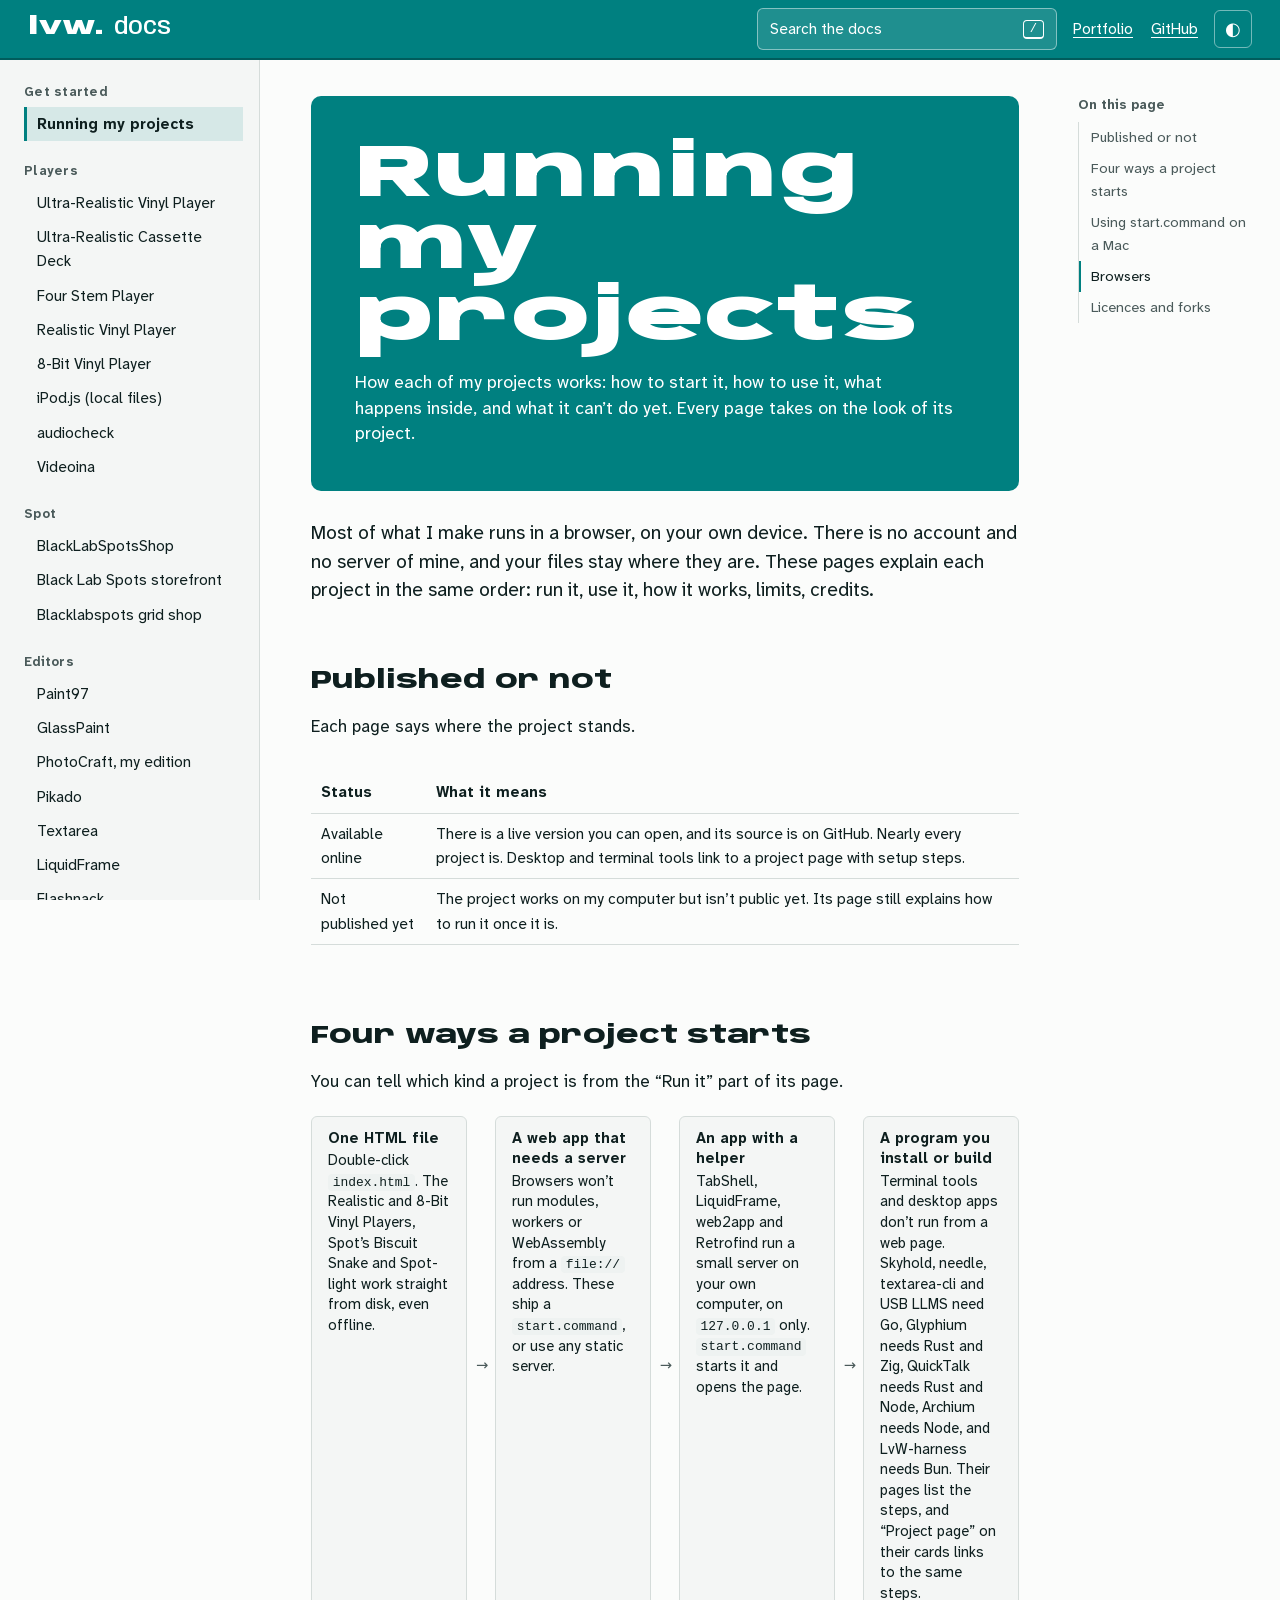
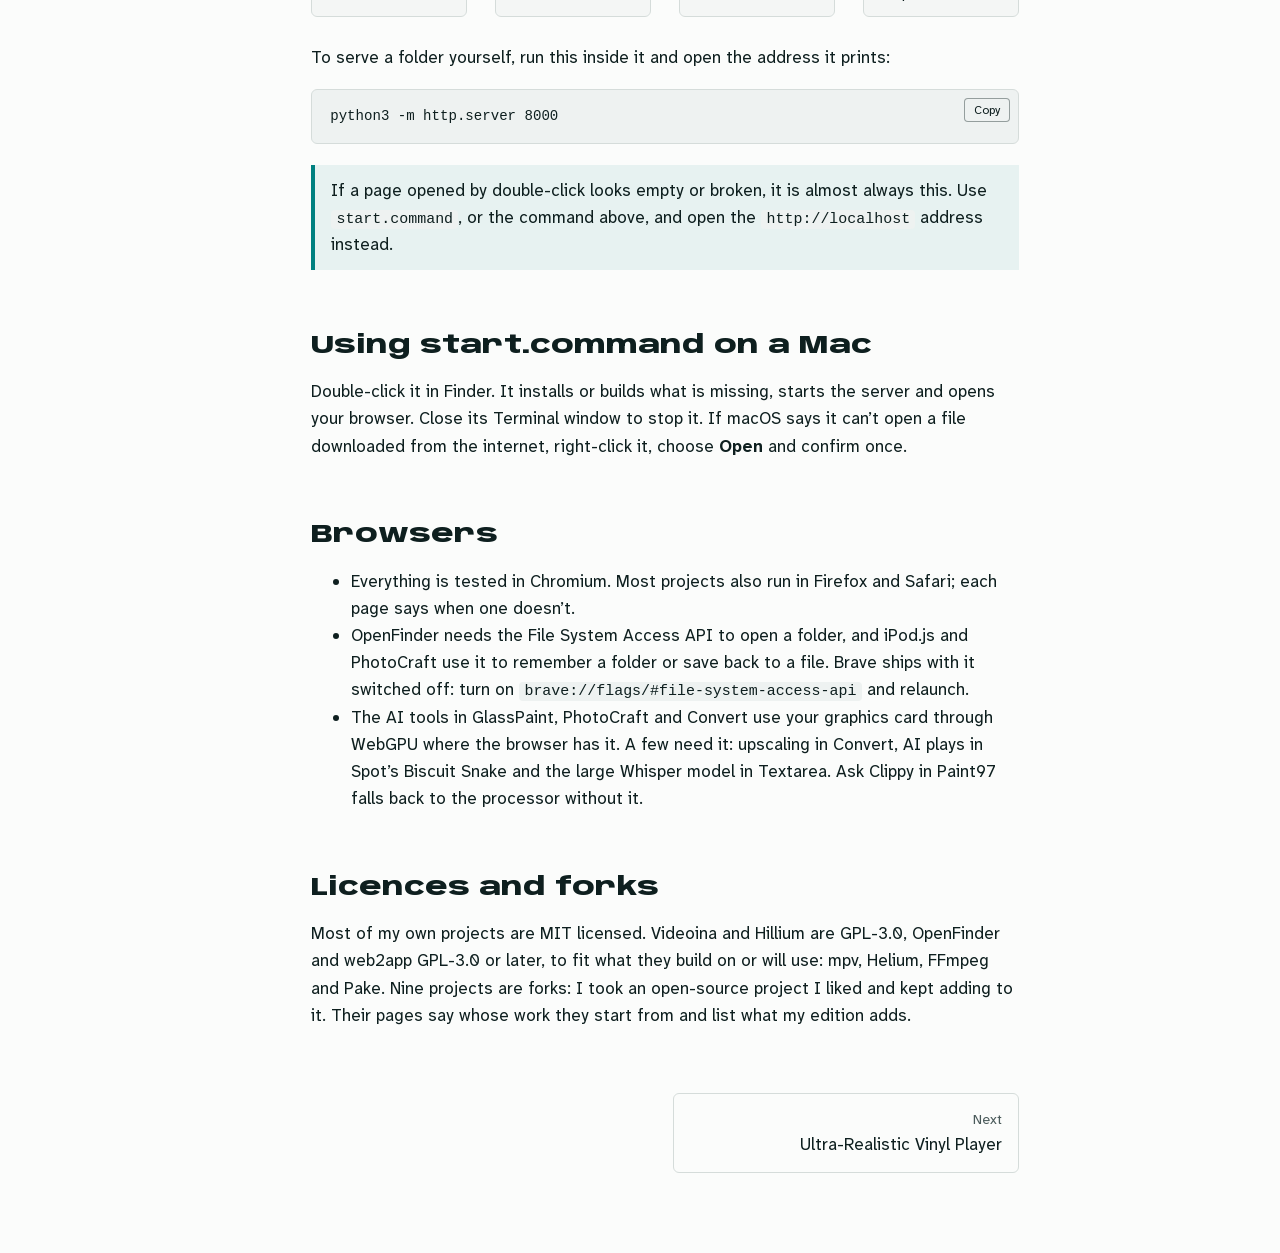
==== commit 8d49140c: "Add the Ultra-Realistic Cassette Deck Card in Players after the vinyl player, a docs page in the ree" ====
--- a/docs/index.html
+++ b/docs/index.html
@@ -31,6 +31,7 @@
       <h2>Players</h2>
       <ul>
         <li><a href="#ultra-realistic-vinyl-player">Ultra-Realistic Vinyl Player</a></li>
+        <li><a href="#ultra-realistic-cassette-deck">Ultra-Realistic Cassette Deck</a></li>
         <li><a href="#stem-player">Four Stem Player</a></li>
         <li><a href="#realistic-vinyl-player">Realistic Vinyl Player</a></li>
         <li><a href="#8-bit-vinyl-player">8-Bit Vinyl Player</a></li>
@@ -199,6 +200,53 @@
   <p>MIT licence, with third-party notices in the repository’s NOTICE. Thorens is a trademark of its owner, and this project isn’t affiliated with it. The deck’s name and wordmark appear on the model because this is a study of that object. Source: <a href="https://github.com/Gitguy268/ultra-realistic-vinyl-player">Gitguy268/ultra-realistic-vinyl-player</a>.</p>
 </article>
 
+<article class="doc" id="ultra-realistic-cassette-deck" data-look="reel" style="--accent:#b8452b">
+  <header class="banner">
+    <h1>Ultra-Realistic Cassette Deck</h1>
+    <p class="tagline">A 1980s cassette deck in your browser: a 3D model with a tape transport, auto-reverse, tape hiss, noise reduction, and wow and flutter, playing your own music.</p>
+    <ul class="facts"><li>Players</li><li>MIT licence</li><li>Available online</li></ul>
+  </header>
+  <figure><img src="../images/ultra-realistic-cassette-deck.webp" width="1440" height="900" loading="lazy" alt="A 3D silver cassette deck on a wooden credenza, a mixtape behind its smoked door and two VU meters lit, next to panels of transport keys and tape controls"></figure>
+
+  <h2 id="ultra-realistic-cassette-deck-run">Run it</h2>
+  <p>Open the <a href="https://gitguy268.github.io/ultra-realistic-cassette-deck/">live version</a>, or download <code>ultra-realistic-cassette-deck.html</code> from the <a href="https://github.com/Gitguy268/ultra-realistic-cassette-deck/releases/tag/latest">latest release</a> and double-click it. To run it yourself with Node 22.12 or newer:</p>
+  <pre><code>npm ci
+npm run dev</code></pre>
+  <p>Open <code>http://localhost:5190/</code>, press <strong>Add files</strong>, then <strong>Play</strong>. Adding <code>?demo</code> to the address plays three synthesized tracks without touching your library.</p>
+
+  <h2 id="ultra-realistic-cassette-deck-use">Use it</h2>
+  <ul>
+    <li>Your queue is recorded onto a cassette as a mixtape: side A, then side B, with gaps between tracks. A longer queue gets a C90 or C120, or a second cassette.</li>
+    <li>The piano keys latch. Hold fast forward or rewind during play to cue or review at seven times speed; Next and Previous wind to the gap before a track.</li>
+    <li>At the end of side A the head turns over and side B plays: one side, both sides, or round and round.</li>
+    <li>Eject, take the cassette out, turn it over and put it back. The counter counts reel turns, as a real one does.</li>
+    <li>Set the tape type and noise reduction on the deck and on the cassette, and hear what a mismatch does. Tape condition goes from New to Chewed.</li>
+    <li>There is a Winamp ten-band EQ shared with the vinyl player, a visualizer on the cassette’s label, four finishes, and daylight and dusk lighting. It installs as an offline app.</li>
+  </ul>
+
+  <h2 id="ultra-realistic-cassette-deck-how">How it works</h2>
+  <ol class="flow">
+    <li><strong>The transport</strong>Where the tape is and how fast it moves: the capstan, the reels, the counter and the read position all follow it</li>
+    <li><strong>The source</strong>The track under the head, played at the tape’s speed</li>
+    <li><strong>The tape worklet</strong>The cassette’s noise reduction encoding, saturation, dropouts and hiss, then the deck’s EQ, head bump, azimuth and decoder</li>
+    <li><strong>Tone and EQ</strong>Bass, mid, treble and the ten graphic bands, with a trim so nothing clips</li>
+    <li><strong>The output</strong>The level, the VU meters, and the mechanism sounds on their own path</li>
+  </ol>
+  <p>The tape speed, cassette sizes, playback EQ and the noise reduction’s reduction per frequency come from cited sources, and unit tests hold the model to them. The deck itself is generic: it copies no real model.</p>
+
+  <h2 id="ultra-realistic-cassette-deck-limits">Limits</h2>
+  <ul>
+    <li>It only plays: the record key is there because the deck had one.</li>
+    <li>The noise reduction is a model written from published descriptions, not any company’s circuit.</li>
+    <li>Cue and review need the file decoded in memory, so they only move the tape for files over 150 MiB or 20 minutes.</li>
+    <li>The 3D deck needs WebGL 2. Without it, a 2D deck with every control takes over.</li>
+    <li>No real phone has been tested. Phone layouts are checked by emulation.</li>
+  </ul>
+
+  <h2 id="ultra-realistic-cassette-deck-credits">Credits</h2>
+  <p>MIT licence, with third-party notices in the repository’s NOTICE. Built on the engine of the Ultra-Realistic Vinyl Player. Dolby and Compact Cassette are trademarks of their owners; the deck shows no maker’s name and this project isn’t affiliated with anyone. Source: <a href="https://github.com/Gitguy268/ultra-realistic-cassette-deck">Gitguy268/ultra-realistic-cassette-deck</a>.</p>
+</article>
+
 <article class="doc" id="stem-player" data-look="glass" style="--accent:#b45309;--glow-1:#e7d3b3;--glow-2:#f0abfc">
   <header class="banner">
     <div class="pane">
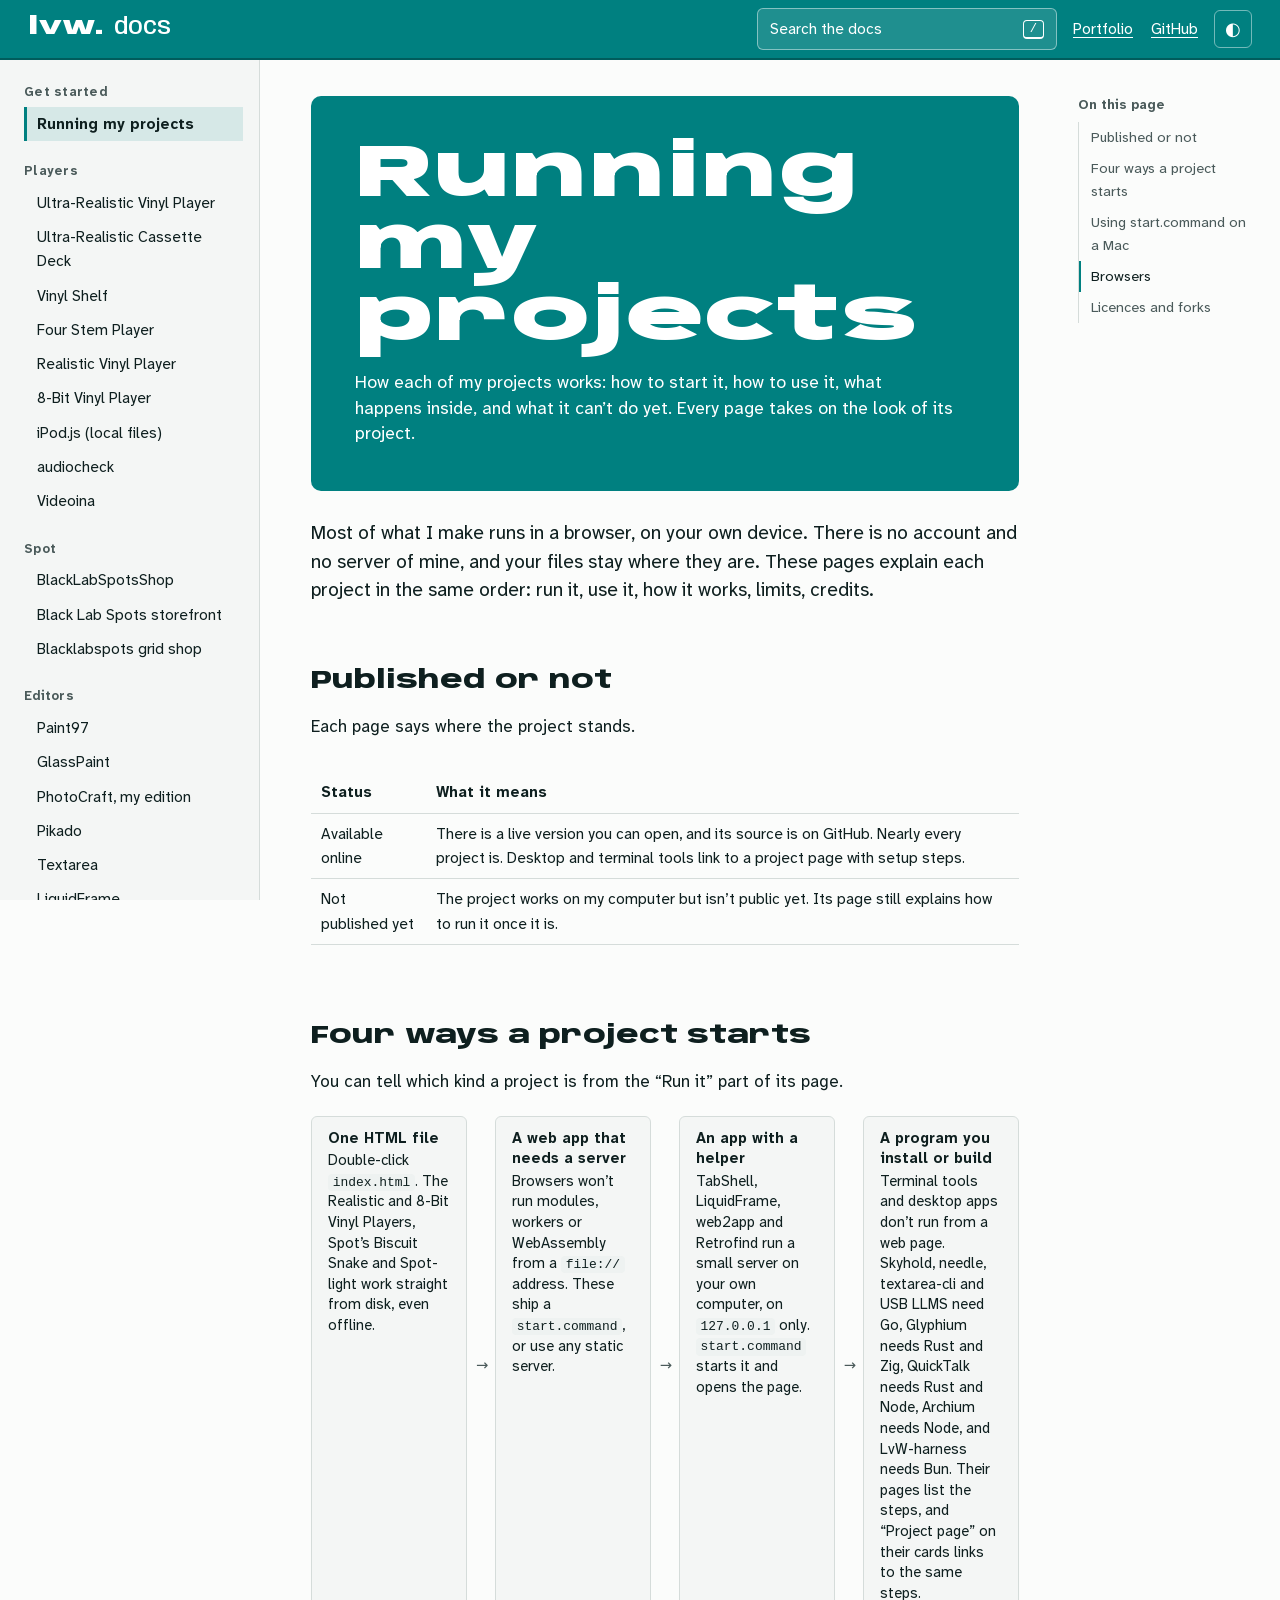
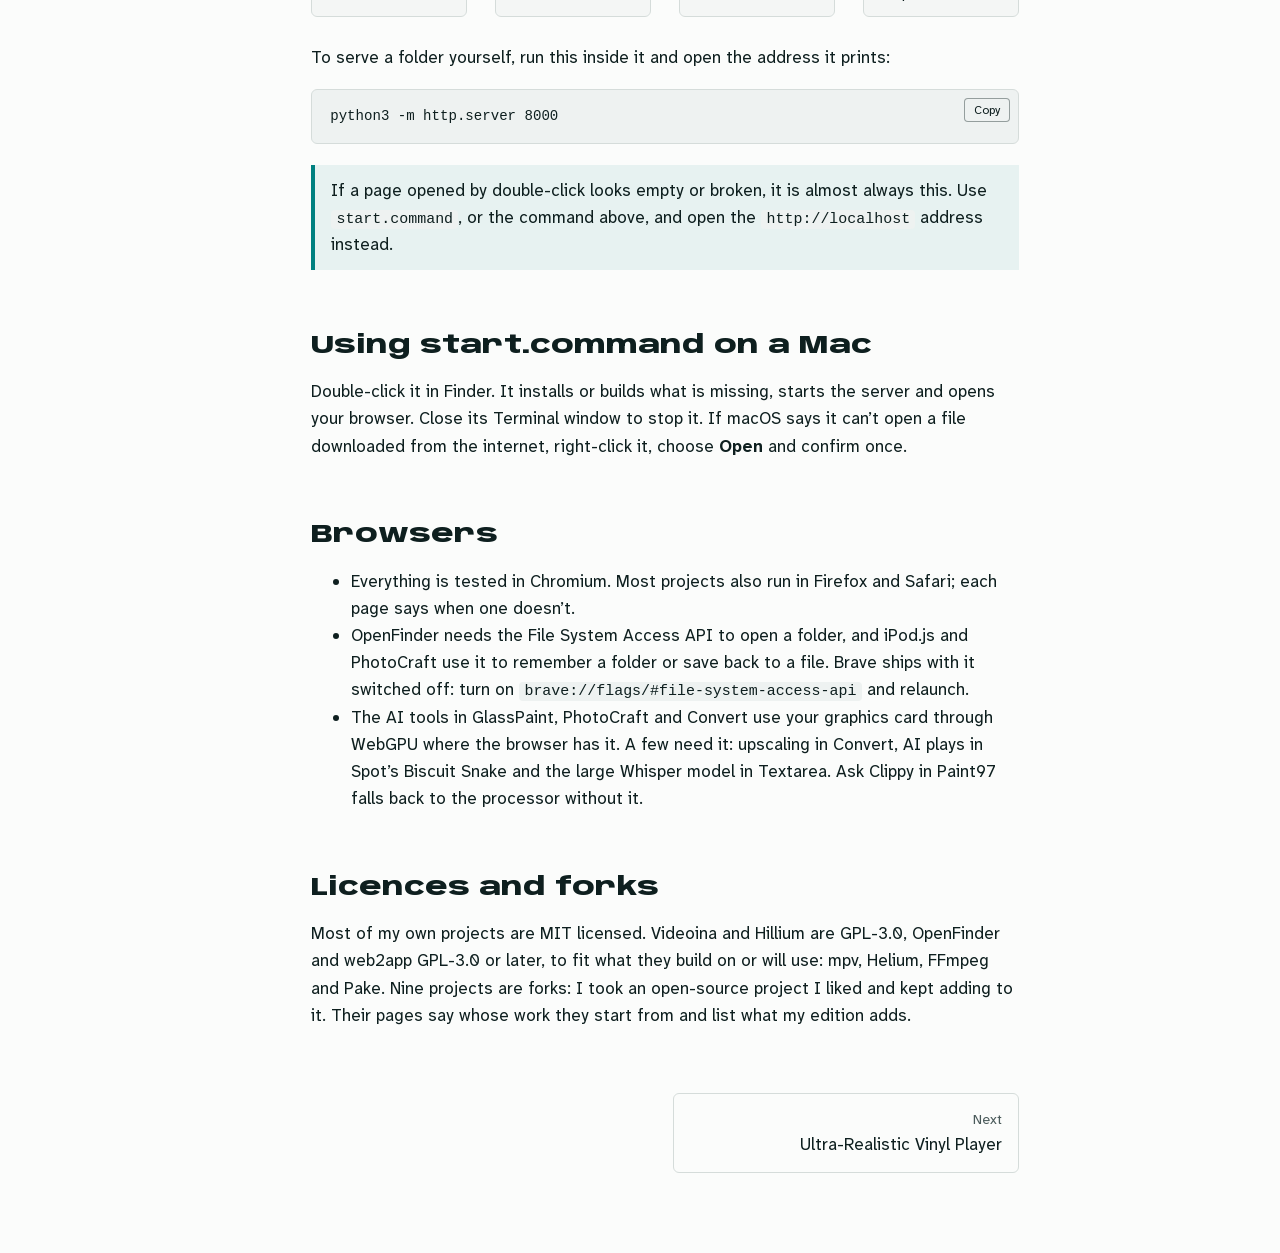
==== commit ae37a115: "Add Vinyl Shelf Co-Authored-By: Claude Opus 5.5 <noreply@anthropic.com>" ====
--- a/docs/index.html
+++ b/docs/index.html
@@ -32,6 +32,7 @@
       <ul>
         <li><a href="#ultra-realistic-vinyl-player">Ultra-Realistic Vinyl Player</a></li>
         <li><a href="#ultra-realistic-cassette-deck">Ultra-Realistic Cassette Deck</a></li>
+        <li><a href="#vinyl-shelf">Vinyl Shelf</a></li>
         <li><a href="#stem-player">Four Stem Player</a></li>
         <li><a href="#realistic-vinyl-player">Realistic Vinyl Player</a></li>
         <li><a href="#8-bit-vinyl-player">8-Bit Vinyl Player</a></li>
@@ -88,6 +89,7 @@
         <li><a href="#usb-llms">USB LLMS</a></li>
         <li><a href="#tabshell">TabShell</a></li>
         <li><a href="#needle">needle</a></li>
+        <li><a href="#spot-cli">spot</a></li>
         <li><a href="#quicktalk">QuickTalk</a></li>
         <li><a href="#glyphium">Glyphium</a></li>
         <li><a href="#textarea-cli">textarea-cli</a></li>
@@ -97,6 +99,7 @@
       </ul>
       <h2>Experiments</h2>
       <ul>
+        <li><a href="#spot-screensaver">Spot Screensaver</a></li>
         <li><a href="#cozy-christmas-lab">Cozy Christmas Lab</a></li>
         <li><a href="#vinyl-player">Vinyl Player</a></li>
         <li><a href="#vinyl-player-for-spotify">Vinyl Player for Spotify</a></li>
@@ -245,6 +248,47 @@
 
   <h2 id="ultra-realistic-cassette-deck-credits">Credits</h2>
   <p>MIT licence, with third-party notices in the repository’s NOTICE. Built on the engine of the Ultra-Realistic Vinyl Player. Dolby and Compact Cassette are trademarks of their owners; the deck shows no maker’s name and this project isn’t affiliated with anyone. Source: <a href="https://github.com/Gitguy268/ultra-realistic-cassette-deck">Gitguy268/ultra-realistic-cassette-deck</a>.</p>
+</article>
+
+<article class="doc" id="vinyl-shelf" data-look="vinyl" style="--accent:#e8762a">
+  <header class="banner">
+    <h1>Vinyl Shelf</h1>
+    <p class="tagline">A 3D record shelf over your music folder. Pull out an album and it plays on a vinyl player.</p>
+    <ul class="facts"><li>Players</li><li>MIT licence</li><li>Available online</li></ul>
+  </header>
+  <figure><img src="../images/vinyl-shelf.webp" width="1440" height="900" loading="lazy" alt="An oak cube shelf full of LP records against a plaster wall, a turntable on top, a floor lamp to the left and a plant in one cube"></figure>
+
+  <h2 id="vinyl-shelf-run">Run it</h2>
+  <p>Open the <a href="https://gitguy268.github.io/vinyl-shelf/">live version</a> and press <strong>Open folder</strong>, or try the <a href="https://gitguy268.github.io/vinyl-shelf/?demo">demo shelf</a>. The whole app is one <code>index.html</code>: download <code>vinyl-shelf-web.zip</code> from the <a href="https://github.com/Gitguy268/vinyl-shelf/releases/tag/latest">latest release</a> and double-click it. To build it yourself with Node 22 or newer:</p>
+  <pre><code>npm ci
+npm start</code></pre>
+
+  <h2 id="vinyl-shelf-use">Use it</h2>
+  <ul>
+    <li>Every album in the folder becomes an LP on an oak cube shelf, in sort order with divider cards between letters, decades or genres. Spines take their colours from the covers.</li>
+    <li>Click a spine to pull the record out; click the sleeve to turn it over and read the tracklist by side.</li>
+    <li><strong>Play on</strong> sends the album to the Realistic, Ultra-Realistic, 8-bit or original Vinyl Player, or one of the two 8-bit Player pages, beside the shelf or in a tab. Its record turns on the shelf's own turntable while it plays.</li>
+    <li>Search, five sort orders, a random pick, a list of covers, daylight and dusk, and full keyboard control.</li>
+  </ul>
+
+  <h2 id="vinyl-shelf-how">How it works</h2>
+  <ol class="flow">
+    <li><strong>The folder</strong>Read in the browser: kept with the File System Access API where there is one, picked again elsewhere</li>
+    <li><strong>The tags</strong>music-metadata reads MP3, FLAC, M4A, Ogg, WAV and more; folders name what has no tags</li>
+    <li><strong>The index</strong>Tags and small covers in IndexedDB, so the shelf is back at once and unchanged files are never read twice</li>
+    <li><strong>The shelf</strong>three.js: one instanced mesh for all records, spines painted into texture atlases</li>
+    <li><strong>The hand-off</strong>vinyl-shelf/1: the album's files go by postMessage to the player's own origin, which plays them without touching its saved library</li>
+  </ol>
+
+  <h2 id="vinyl-shelf-limits">Limits</h2>
+  <ul>
+    <li>Brave, Firefox and Safari cannot keep the folder between visits; it is picked again, and only new or changed files are read.</li>
+    <li>The players are web pages, so playing needs them reachable: online, or a local copy whose address you enter.</li>
+    <li>Spine text is LP-sized and small; hover over a spine or search to find a record.</li>
+  </ul>
+
+  <h2 id="vinyl-shelf-credits">Credits</h2>
+  <p>MIT licence, with third-party notices in the repository’s NOTICE (three.js, music-metadata and its dependencies, idb, the Inter typeface). Every record on the demo shelf is made up. Source: <a href="https://github.com/Gitguy268/vinyl-shelf">Gitguy268/vinyl-shelf</a>.</p>
 </article>
 
 <article class="doc" id="stem-player" data-look="glass" style="--accent:#b45309;--glow-1:#e7d3b3;--glow-2:#f0abfc">
@@ -2045,6 +2089,46 @@
   <p>MIT licence. The design borrows ideas, not code, from cliamp, musikcube, listnr, Kronos and haskell-player, credited in the repository’s NOTICE. Pedalboard is GPL-3.0 and is only used as a separate, optional Python program. Source: <a href="https://github.com/Gitguy268/needle">Gitguy268/needle</a>.</p>
 </article>
 
+<article class="doc" id="spot-cli" data-look="spot" style="--accent:#d7263d">
+  <header class="banner">
+    <h1>spot</h1>
+    <p class="tagline">A black labrador who lives in your terminal. He gets hungry, and he wags when your tests pass.</p>
+    <ul class="facts"><li>Terminal &amp; AI</li><li>MIT licence</li><li>Available online</li></ul>
+  </header>
+  <figure><img src="../images/spot-cli.webp" width="1440" height="900" loading="lazy" alt="Spot, a pixel-art black labrador with a red collar and gold tag, sits on a purple rug with heart eyes and his tongue out, next to his food bowl and a tennis ball, above bars for food, joy, energy and bond in a dark terminal"></figure>
+
+  <h2 id="spot-cli-run">Install</h2>
+  <pre><code>brew install gitguy268/tap/spot-cli
+# or: go install github.com/Gitguy268/spot-cli/cmd/spot@latest</code></pre>
+  <p>Then add one line to your shell config and open a new terminal. For zsh it's <code>eval "$(spot init zsh --prompt)"</code>; bash, fish and PowerShell have their own lines in the <a href="https://github.com/Gitguy268/spot-cli#set-up">README</a>. Binaries for macOS, Linux and Windows are on the <a href="https://github.com/Gitguy268/spot-cli/releases/latest">releases page</a>.</p>
+
+  <h2 id="spot-cli-use">Use it</h2>
+  <ul>
+    <li>A small <code>U^ᴥ^U</code> in your prompt shows how Spot feels.</li>
+    <li>After a test run (about 75 test commands are known, from <code>go test</code> to <code>pytest</code> and <code>cargo test</code>) he reacts for about a second. Green gets a wag and a treat, red gets his head on your knee, and red then green sets off zoomies across the screen.</li>
+    <li><code>spot</code> opens his room: pet him (or click him), feed him, play fetch and ask for tricks. Tests in other terminals show up there live.</li>
+    <li>Without hooks, <code>spot run -- go test ./...</code> works anywhere and keeps the exit code.</li>
+    <li>Pass streaks and bond teach him five tricks, and there are twelve badges to earn.</li>
+  </ul>
+
+  <h2 id="spot-cli-how">How it works</h2>
+  <ol class="flow">
+    <li><strong>The hook</strong>A few lines of zsh, bash, fish or PowerShell that hand each finished command and its exit code to spot</li>
+    <li><strong>The matcher</strong>Decides whether that command was a test run, ignoring <code>VAR=value</code> settings and wrappers like <code>sudo</code></li>
+    <li><strong>Spot's state</strong>One JSON file. Food, joy and energy are worked out from timestamps, so there's no background process</li>
+    <li><strong>The art</strong>Pixel grids of letters, drawn with half-block characters in truecolor, 256 or 16 colours, with a light rim so a black dog shows up on a black terminal</li>
+  </ol>
+
+  <h2 id="spot-cli-limits">Limits</h2>
+  <ul>
+    <li>A reaction can't be skipped with a key, because spot never reads your keyboard (that keeps typed-ahead commands safe). It lasts about a second, and <code>SPOT_QUIET=1</code> turns reactions off.</li>
+    <li>fish and PowerShell are tested in CI only, and nobody has tried it on a Windows machine yet.</li>
+  </ul>
+
+  <h2 id="spot-cli-credits">Credits</h2>
+  <p>MIT licence, with third-party notices in the repository's NOTICE. Spot is a real dog; the pixel art of him was drawn for this project. Built with Bubble Tea and Lip Gloss. Source: <a href="https://github.com/Gitguy268/spot-cli">github.com/Gitguy268/spot-cli</a>.</p>
+</article>
+
 <article class="doc" id="quicktalk" data-look="note" style="--accent:#0891b2">
   <header class="banner">
     <h1>QuickTalk</h1>
@@ -2302,6 +2386,46 @@
   <p>Fork of <a href="https://github.com/apple/container">apple/container</a> (Apache-2.0), built on Apple’s <a href="https://github.com/apple/containerization">Containerization</a> package. Not affiliated with or endorsed by Apple.</p>
 </article>
 
+<article class="doc" id="spot-screensaver" data-look="spot" style="--accent:#d7263d;--banner-bg:repeating-linear-gradient(#5a3a22 0 34px, #3d271a 34px 36px)">
+  <header class="banner">
+    <div class="card">
+      <h1>Spot Screensaver</h1>
+      <p class="tagline">Spot naps by the fire, dreams, and chases butterflies in his dream: a macOS screen saver and a browser screensaver, in 3D and in vector.</p>
+      <ul class="facts"><li>Experiments</li><li>MIT licence</li><li>Available online</li><li>macOS 12+</li></ul>
+    </div>
+  </header>
+  <figure><img src="../images/spot-screensaver.webp" width="1440" height="900" loading="lazy" alt="Spot, a black labrador wrapped in a grey blanket, dozing in front of a stone fireplace in a log cabin at night"></figure>
+
+  <h2 id="spot-screensaver-run">Run it</h2>
+  <p>On a Mac, download <code>SpotScreensaver.saver.zip</code> from the latest release, unzip it and double-click <code>SpotScreensaver.saver</code>. It is not notarized, so allow it once under System Settings → Privacy &amp; Security. In a browser, open the live page and press Full screen, or double-click <code>index.html</code>.</p>
+
+  <h2 id="spot-screensaver-use">The loop</h2>
+  <div class="table-wrap"><table>
+    <tr><th>Part</th><th>What happens</th></tr>
+    <tr><td>Nap</td><td>He dozes in his blanket; his head sinks and catches back up.</td></tr>
+    <tr><td>Dream</td><td>Paws paddle, lips puff, eyes move under the lids.</td></tr>
+    <tr><td>Chase</td><td>In his dream: a butterfly, a ball or a red laser dot in a golden garden.</td></tr>
+    <tr><td>Wake</td><td>He looks around, thumps his tail and dozes off again.</td></tr>
+  </table></div>
+  <div class="table-wrap"><table>
+    <tr><th>Key</th><th>What it does</th></tr>
+    <tr><td><kbd>V</kbd></td><td>3D or vector</td></tr>
+    <tr><td><kbd>1</kbd>–<kbd>4</kbd></td><td>Jump to nap, dream, chase, wake</td></tr>
+    <tr><td><kbd>F</kbd></td><td>Full screen</td></tr>
+    <tr><td><kbd>M</kbd></td><td>Sound</td></tr>
+  </table></div>
+
+  <h2 id="spot-screensaver-how">How it works</h2>
+  <ol class="flow">
+    <li><strong>3D</strong>A 3D model of Spot in his blanket, moved vertex by vertex without a skeleton; the dream dog and the rooms come from Spot-light HD</li>
+    <li><strong>Vector</strong>Spot traced from his portrait into layered SVG shapes, cut into moving parts; the gallop is a traced flipbook</li>
+    <li><strong>macOS</strong>An Objective-C ScreenSaverView with a WKWebView around the same one-file page, and an Options sheet</li>
+  </ol>
+
+  <h2 id="spot-screensaver-limits">Limits</h2>
+  <p>The bundle is ad-hoc signed, not notarized. The 3D model can only doze sitting up, so the chase happens in a dream with the procedural dog. Tested on one Apple-silicon Mac.</p>
+</article>
+
 <article class="doc" id="cozy-christmas-lab" data-look="pixel" style="--accent:#c81d25;--banner-bg:#0f2a1d">
   <header class="banner">
     <div class="banner-art" aria-hidden="true"></div>
